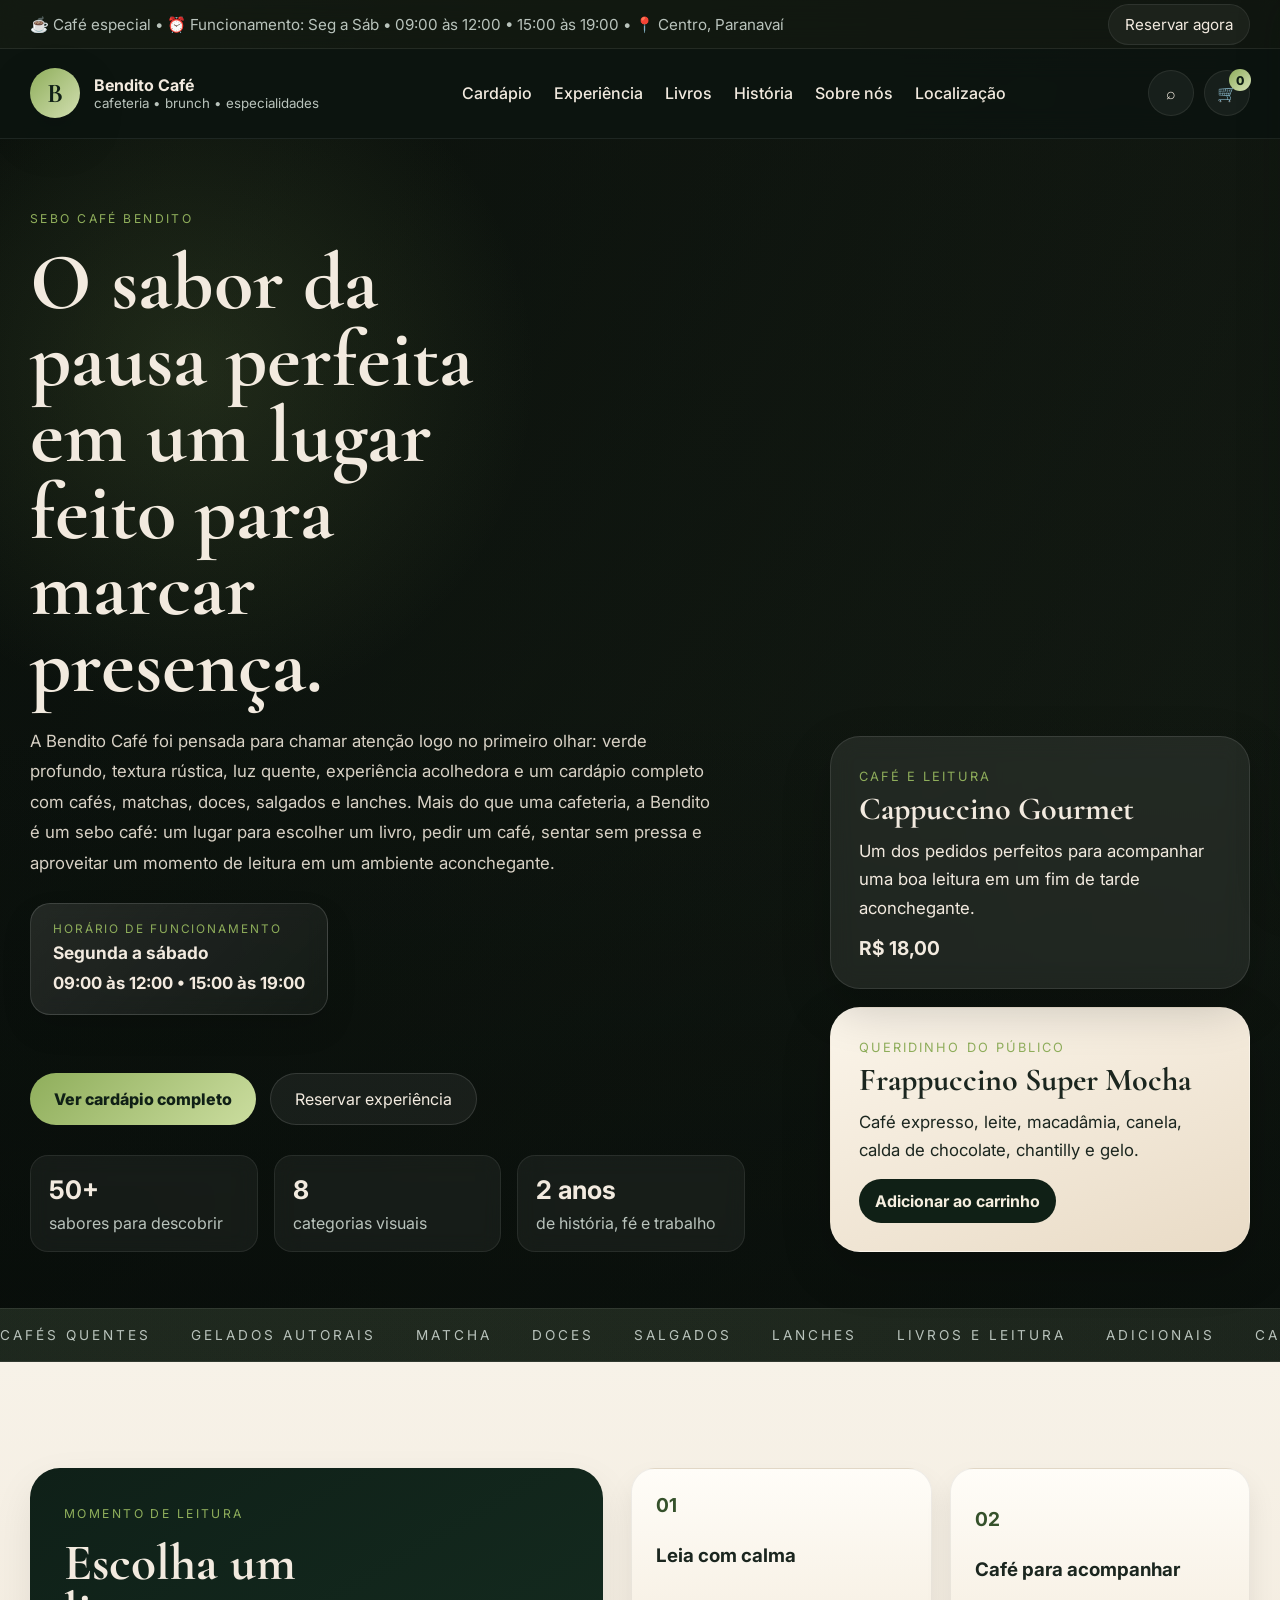
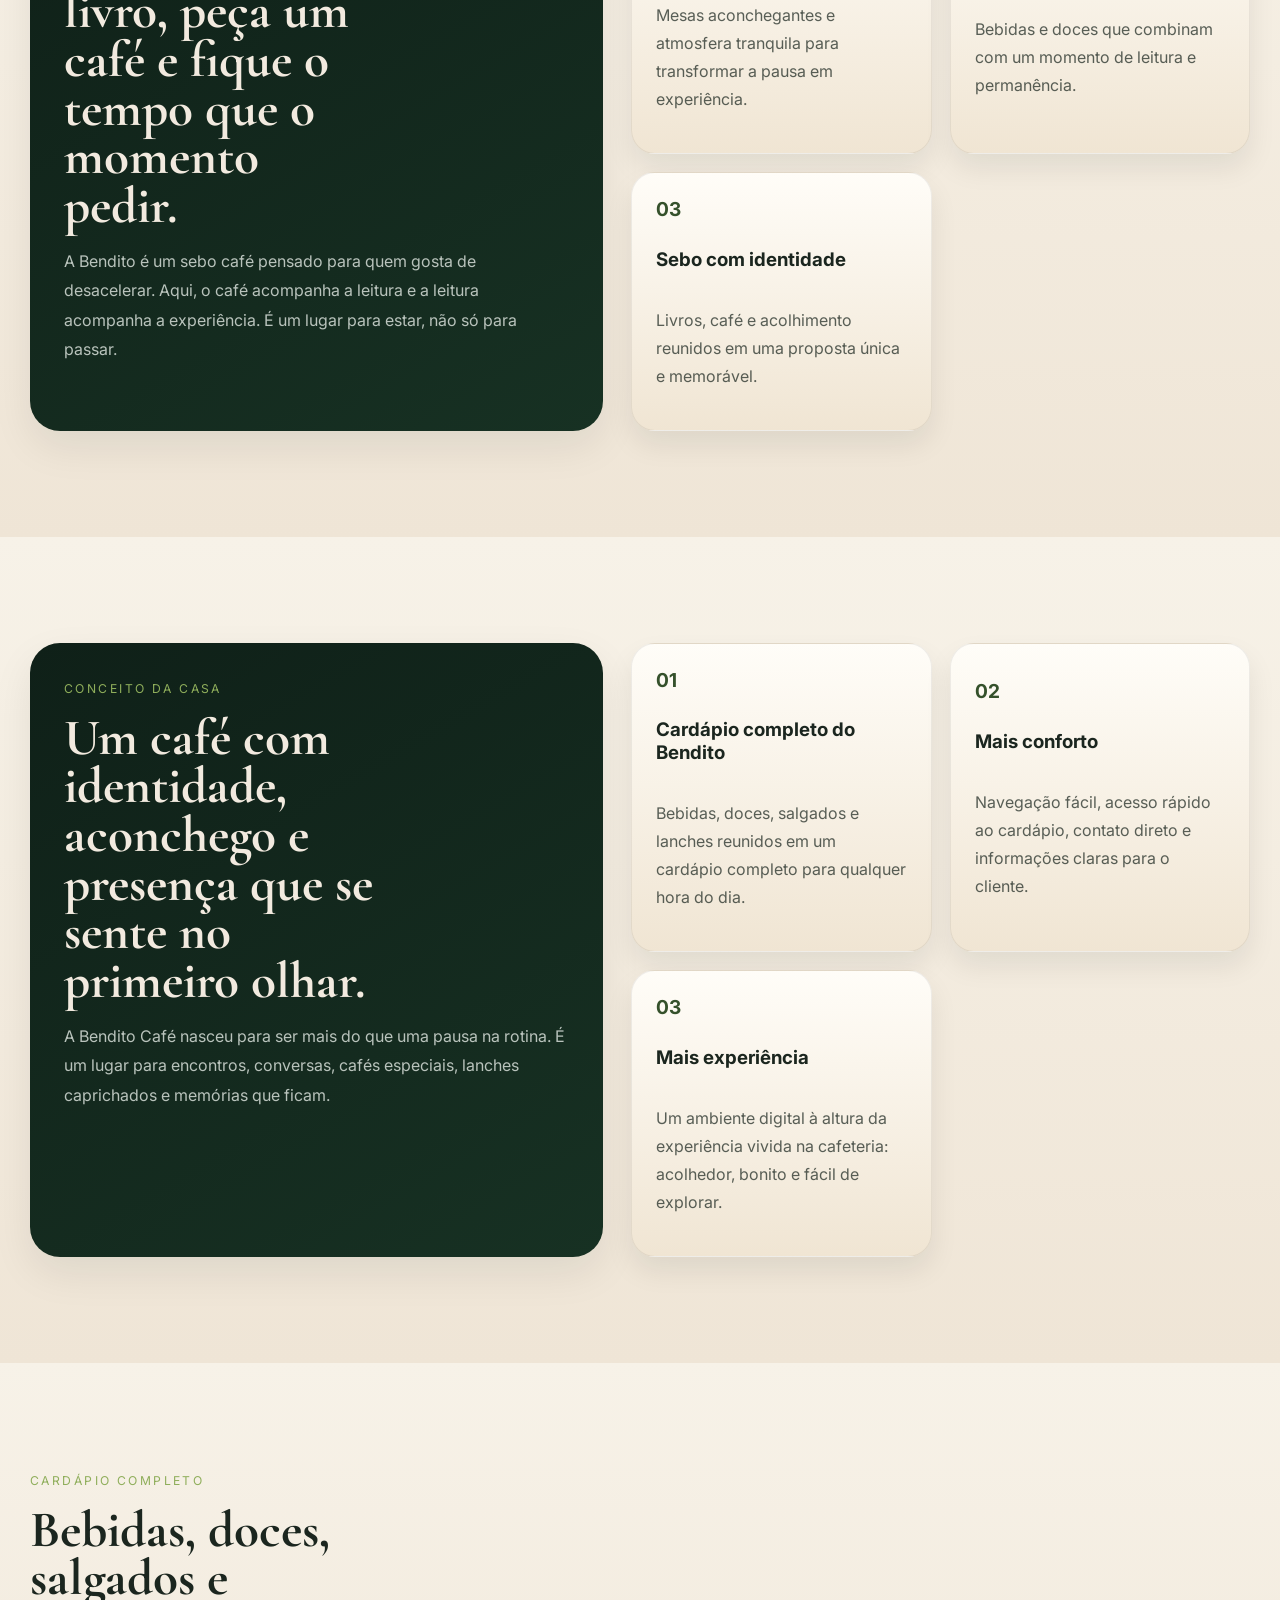
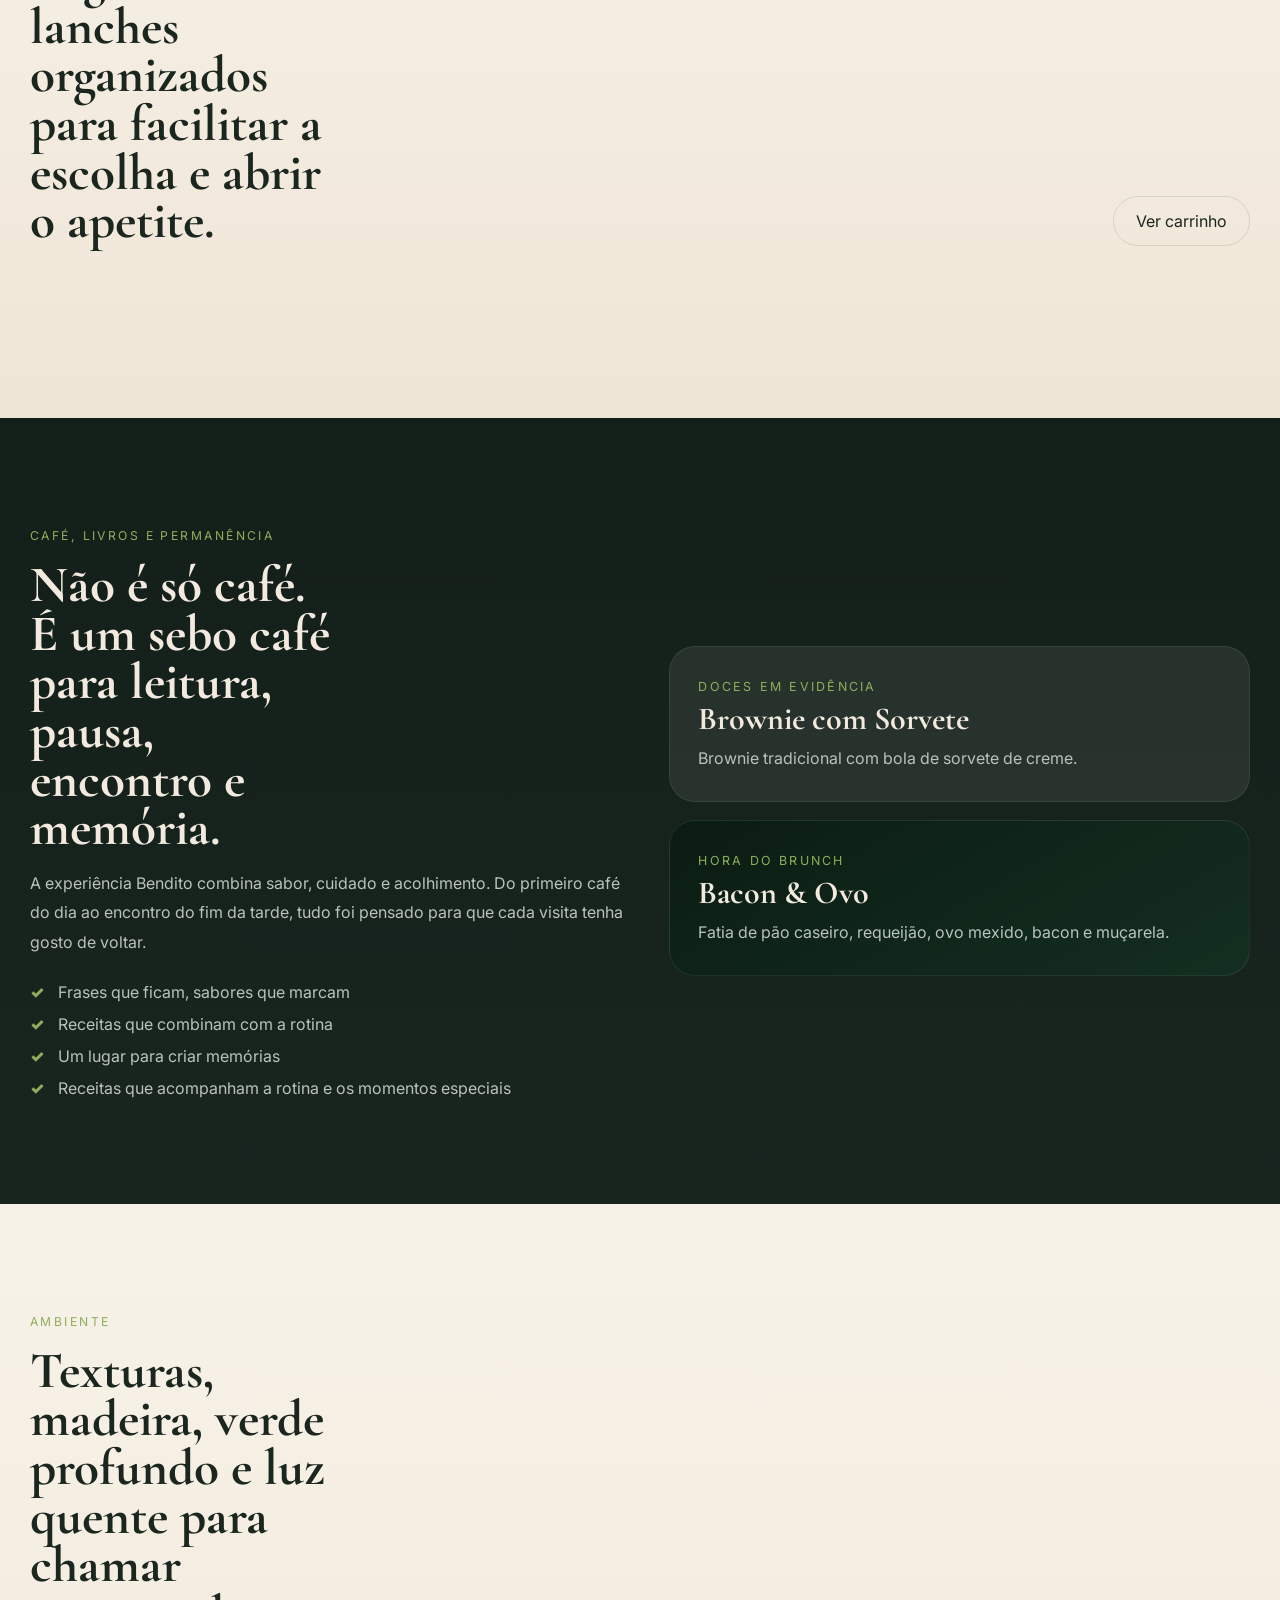
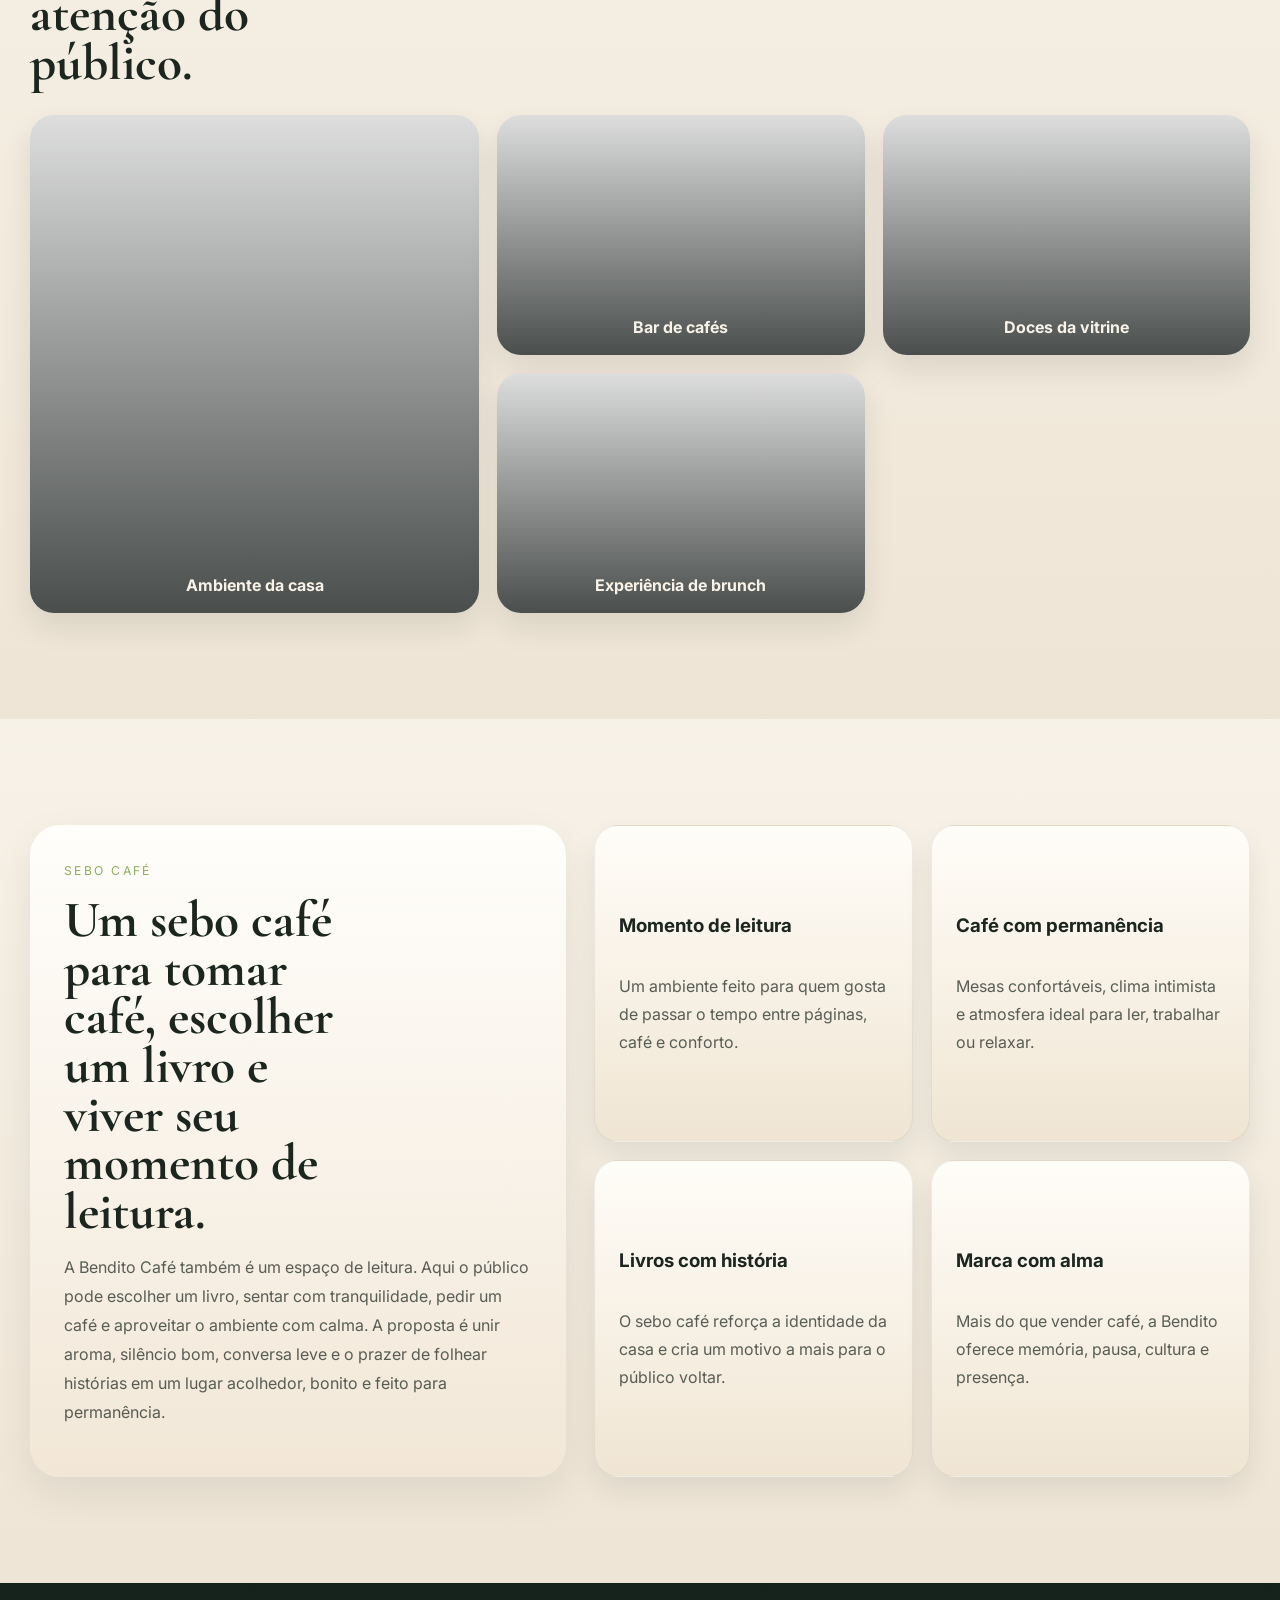
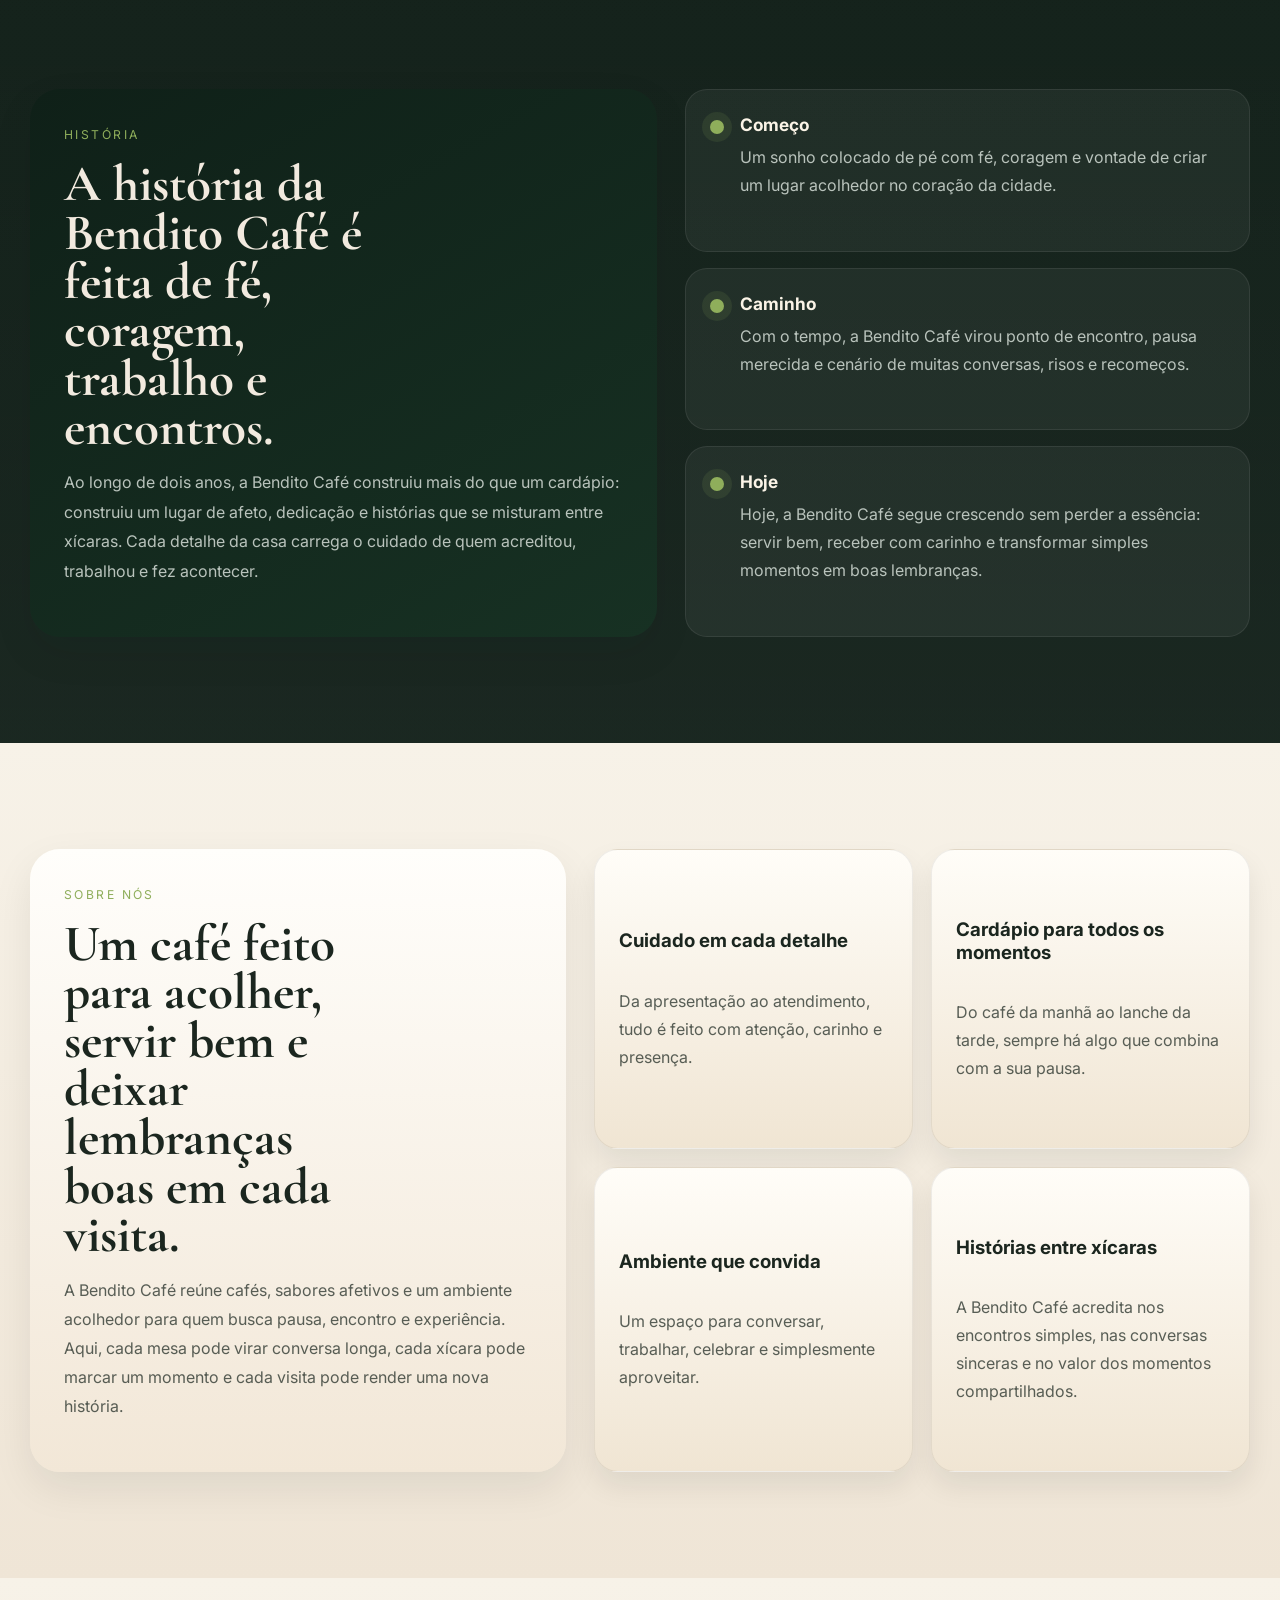
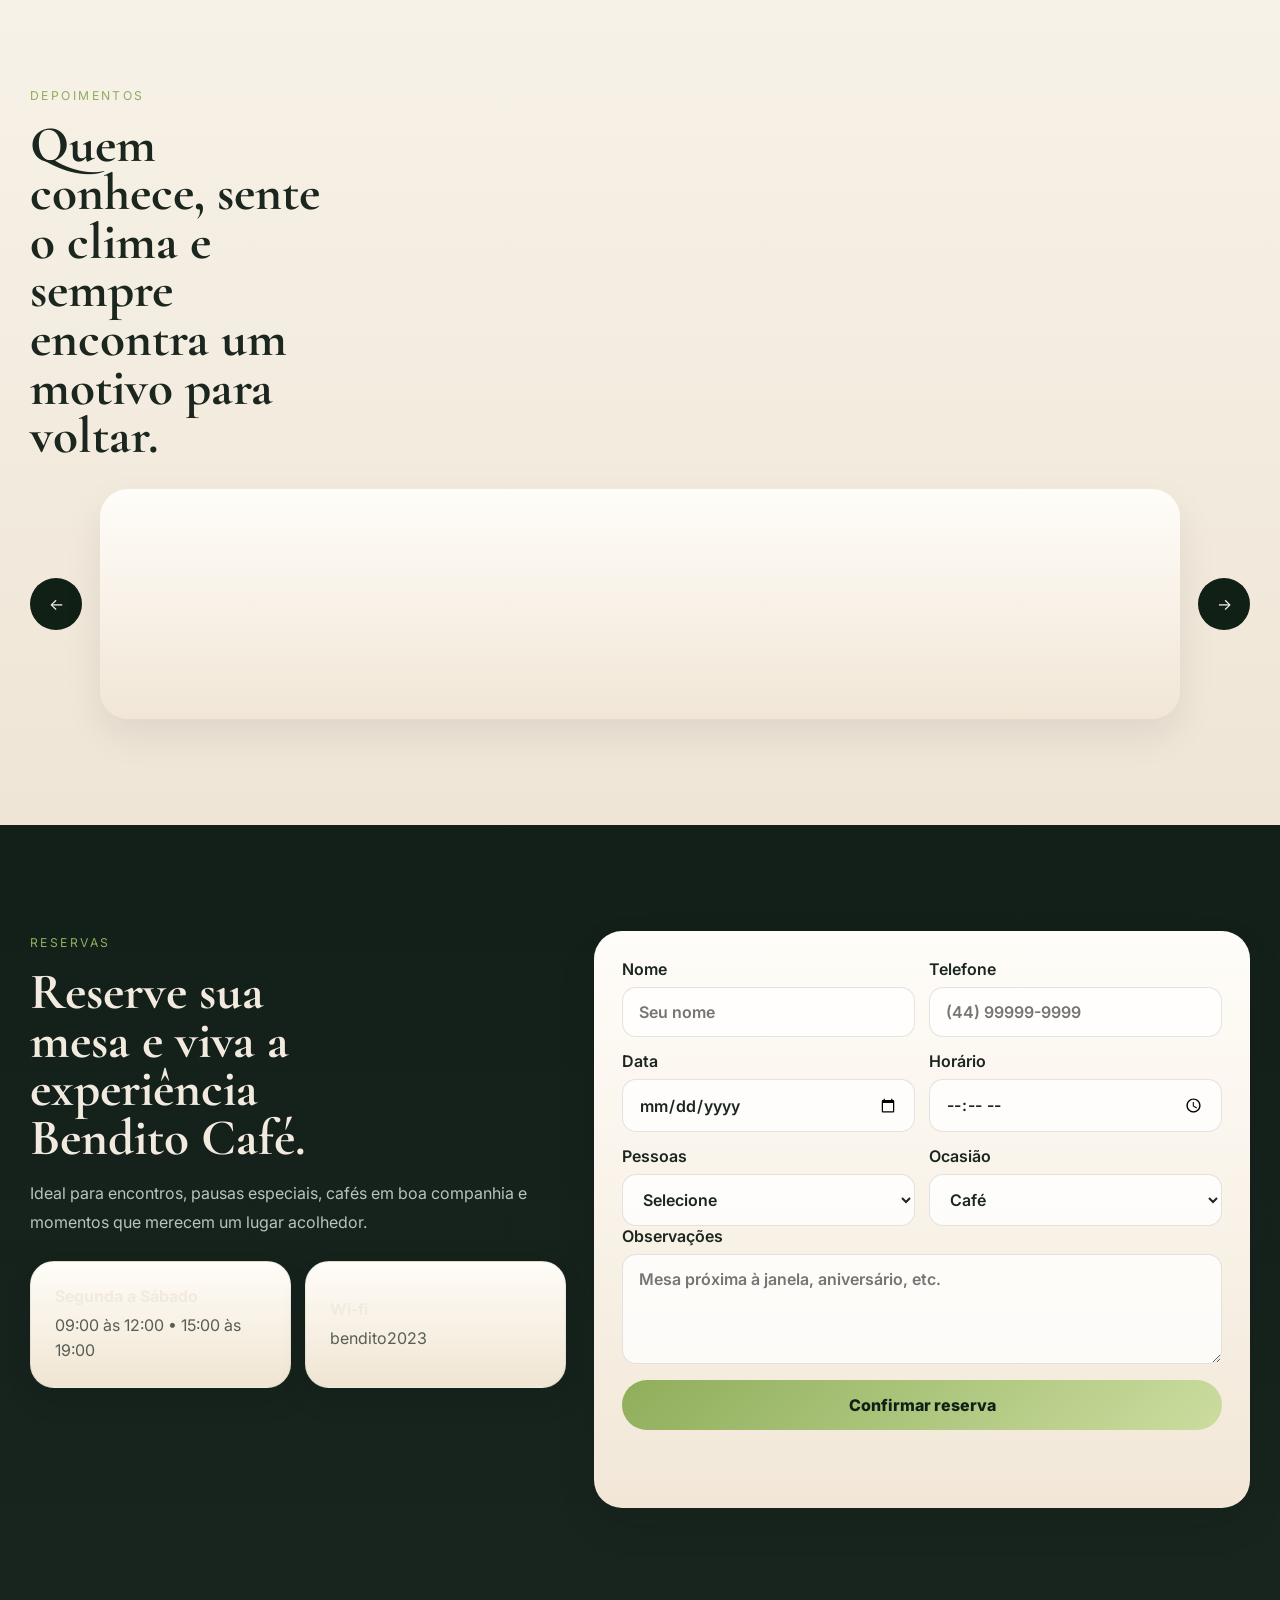
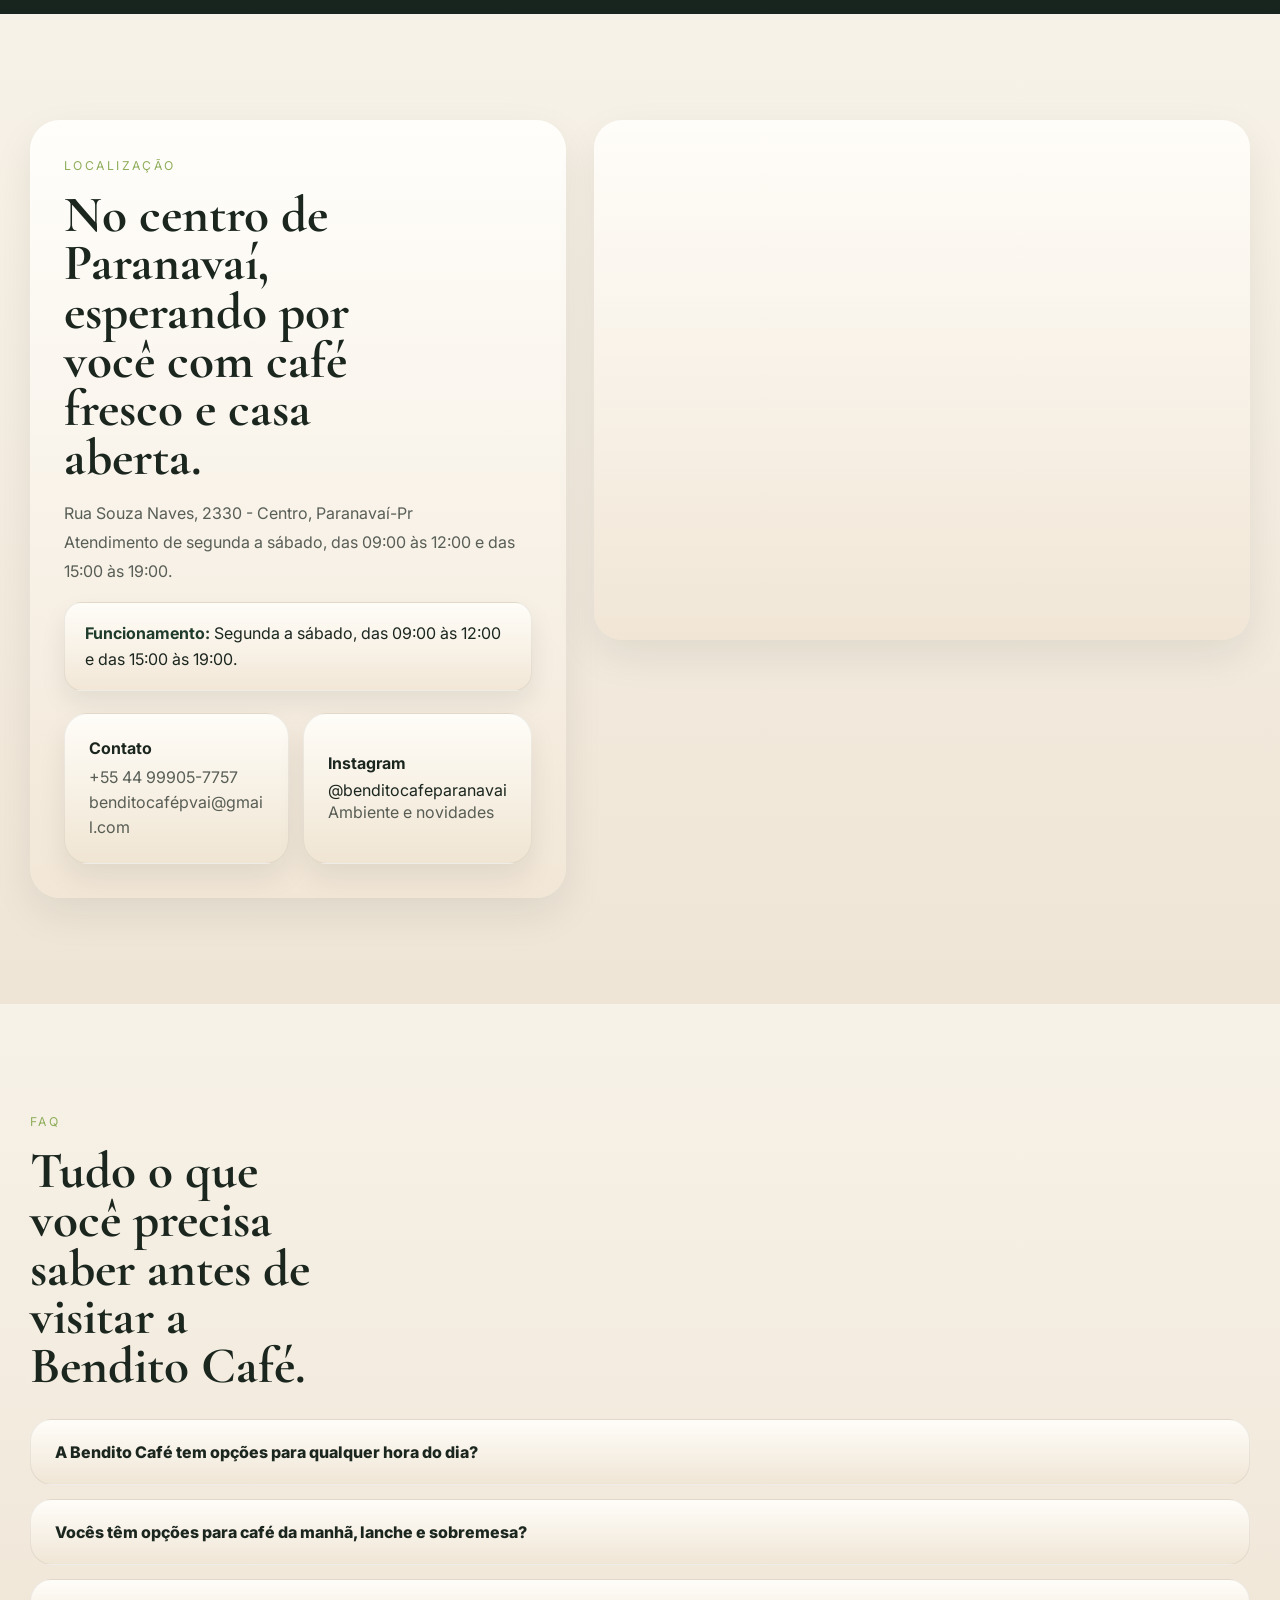
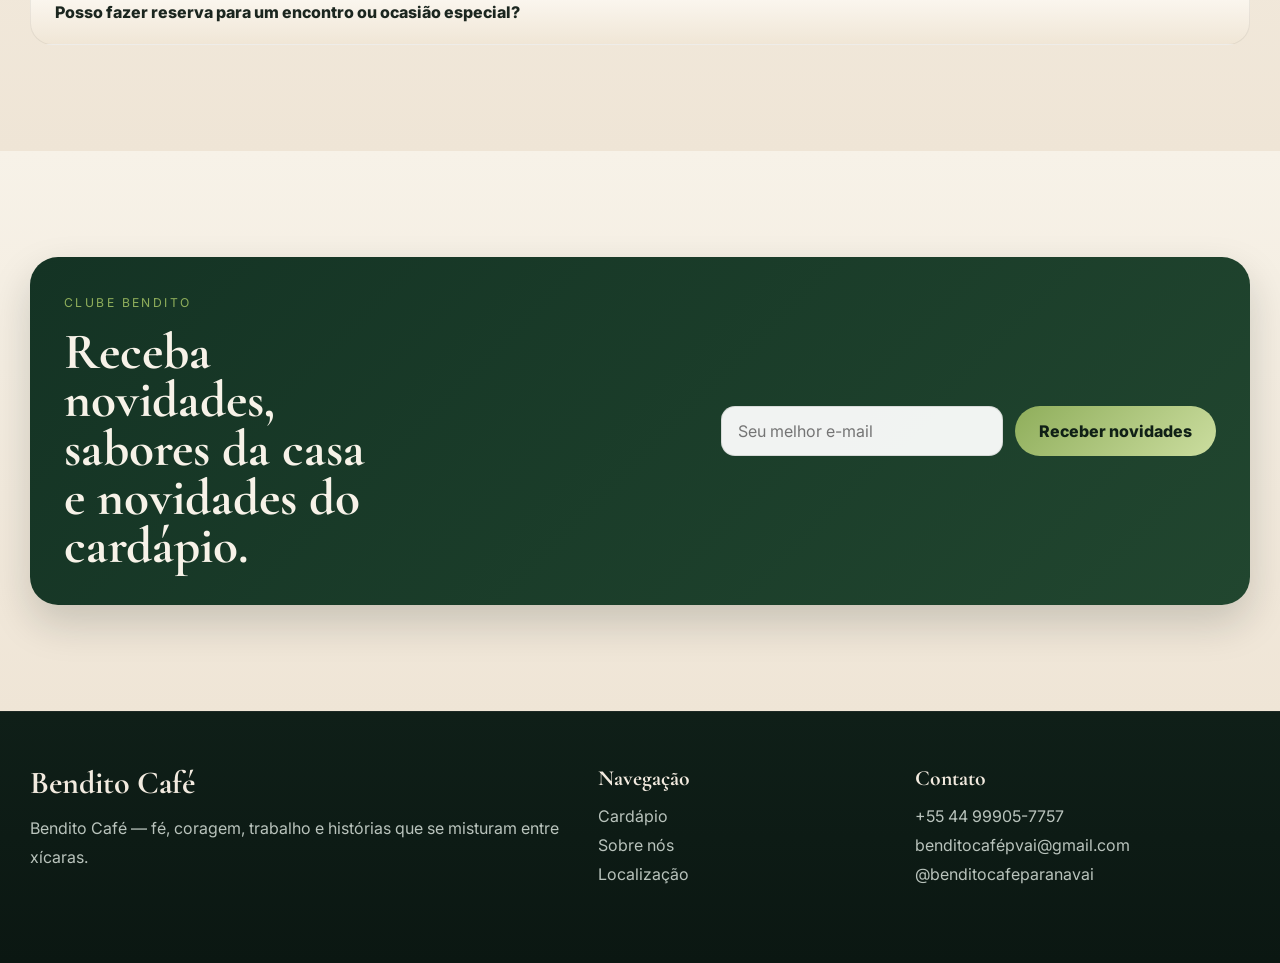
==== index.html @ 2d5ae74d "Atualiza projeto Bendito Café com Supabase" ====
<!DOCTYPE html>
<html lang="pt-BR">
<head>
  <meta charset="UTF-8" />
  <meta name="viewport" content="width=device-width, initial-scale=1.0" />
  <title>Bendito Café | Experiência artesanal</title>
  <meta name="description" content="Bendito Café: cafeteria artesanal com identidade rústica premium, cardápio completo, reservas, vitrine interativa e experiência memorável." />
  <link rel="preconnect" href="https://fonts.googleapis.com">
  <link rel="preconnect" href="https://fonts.gstatic.com" crossorigin>
  <link href="https://fonts.googleapis.com/css2?family=Cormorant+Garamond:wght@500;600;700&family=Inter:wght@400;500;600;700;800&display=swap" rel="stylesheet">
  <link rel="stylesheet" href="assets/styles.css" />
</head>
<body>
  <div class="announcement">
    <div class="container announcement__inner">
      <span>☕ Café especial • ⏰ Funcionamento: Seg a Sáb • 09:00 às 12:00 • 15:00 às 19:00 • 📍 Centro, Paranavaí</span>
      <button class="ghost-btn" data-scroll="#reservas">Reservar agora</button>
    </div>
  </div>

  <header class="header" id="inicio">
    <div class="container header__inner">
      <a href="#inicio" class="brand">
        <div class="brand__seal">B</div>
        <div class="brand__copy">
          <strong>Bendito Café</strong>
          <small>cafeteria • brunch • especialidades</small>
        </div>
      </a>

      <nav class="nav" id="nav">
        <a href="#menu">Cardápio</a>
        <a href="#experiencia">Experiência</a>
        <a href="#livros">Livros</a>
        <a href="#historia">História</a>
        <a href="#sobre">Sobre nós</a>
        <a href="#localizacao">Localização</a>
      </nav>

      <div class="header__actions">
        <button class="icon-btn" id="searchToggle" aria-label="Buscar">⌕</button>
        <button class="cart-btn" id="openCart" aria-label="Carrinho">🛒<span id="cartCount">0</span></button>
        <button class="icon-btn mobile-only" id="mobileNav" aria-label="Menu">☰</button>
      </div>
    </div>

    <div class="searchbar" id="searchbar">
      <div class="container searchbar__inner">
        <input id="menuSearch" type="text" placeholder="Buscar café, doce, lanche, matcha..." />
        <select id="sortSelect">
          <option value="featured">Ordenar: destaque</option>
          <option value="lowest">Menor preço</option>
          <option value="highest">Maior preço</option>
          <option value="name">Nome A-Z</option>
        </select>
      </div>
    </div>
  </header>

  <section class="hero">
    <div class="hero__backdrop"></div>
    <div class="container hero__grid">
      <div class="hero__copy">
        <span class="eyebrow">Sebo Café Bendito</span>
        <h1>O sabor da pausa perfeita em um lugar feito para marcar presença.</h1>
        <p>
          A Bendito Café foi pensada para chamar atenção logo no primeiro olhar: verde profundo, textura rústica, luz quente, experiência acolhedora e um cardápio completo com cafés, matchas, doces, salgados e lanches. Mais do que uma cafeteria, a Bendito é um sebo café: um lugar para escolher um livro, pedir um café, sentar sem pressa e aproveitar um momento de leitura em um ambiente aconchegante.
        </p>

        
        <div class="hero-hours">
          <span class="hero-hours__label">Horário de funcionamento</span>
          <strong>Segunda a sábado</strong>
          <p>09:00 às 12:00 • 15:00 às 19:00</p>
        </div>

        <div class="hero__actions">
          <button class="primary-btn" data-scroll="#menu">Ver cardápio completo</button>
          <button class="secondary-btn" data-scroll="#reservas">Reservar experiência</button>
        </div>

        <div class="hero__metrics">
          <article>
            <strong>50+</strong>
            <span>sabores para descobrir</span>
          </article>
          <article>
            <strong>8</strong>
            <span>categorias visuais</span>
          </article>
          <article>
            <strong>2 anos</strong>
            <span>de história, fé e trabalho</span>
          </article>
        </div>
      </div>

      <div class="hero__stack">
        <article class="floating-card glass">
          <span class="card-label">Café e leitura</span>
          <h3>Cappuccino Gourmet</h3>
          <p>Um dos pedidos perfeitos para acompanhar uma boa leitura em um fim de tarde aconchegante.</p>
          <strong>R$ 18,00</strong>
        </article>

        <article class="floating-card paper">
          <span class="card-label">Queridinho do público</span>
          <h3>Frappuccino Super Mocha</h3>
          <p>Café expresso, leite, macadâmia, canela, calda de chocolate, chantilly e gelo.</p>
          <button class="small-btn" data-featured-add="bgc-06">Adicionar ao carrinho</button>
        </article>
      </div>
    </div>
  </section>

  <section class="showcase-band">
    <div class="showcase-band__track">
      <span>cafés quentes</span>
      <span>gelados autorais</span>
      <span>matcha</span>
      <span>doces</span>
      <span>salgados</span>
      <span>lanches</span>
      <span>livros e leitura</span>
      <span>adicionais</span>
      <span>cafés quentes</span>
      <span>gelados autorais</span>
      <span>matcha</span>
      <span>doces</span>
      <span>salgados</span>
    </div>
  </section>

  <main>

    <section class="section section--light" id="momento-leitura">
      <div class="container intro__grid">
        <article class="intro-card dark">
          <span class="eyebrow">Momento de leitura</span>
          <h2>Escolha um livro, peça um café e fique o tempo que o momento pedir.</h2>
          <p>
            A Bendito é um sebo café pensado para quem gosta de desacelerar. Aqui, o café acompanha a leitura
            e a leitura acompanha a experiência. É um lugar para estar, não só para passar.
          </p>
        </article>

        <div class="intro-points">
          <article>
            <strong>01</strong>
            <h3>Leia com calma</h3>
            <p>Mesas aconchegantes e atmosfera tranquila para transformar a pausa em experiência.</p>
          </article>
          <article>
            <strong>02</strong>
            <h3>Café para acompanhar</h3>
            <p>Bebidas e doces que combinam com um momento de leitura e permanência.</p>
          </article>
          <article>
            <strong>03</strong>
            <h3>Sebo com identidade</h3>
            <p>Livros, café e acolhimento reunidos em uma proposta única e memorável.</p>
          </article>
        </div>
      </div>
    </section>


    <section class="section section--light intro">
      <div class="container intro__grid">
        <article class="intro-card dark">
          <span class="eyebrow">Conceito da casa</span>
          <h2>Um café com identidade, aconchego e presença que se sente no primeiro olhar.</h2>
          <p>
            A Bendito Café nasceu para ser mais do que uma pausa na rotina. É um lugar para encontros, conversas, cafés especiais, lanches caprichados e memórias que ficam.
          </p>
        </article>

        <div class="intro-points">
          <article>
            <strong>01</strong>
            <h3>Cardápio completo do Bendito</h3>
            <p>Bebidas, doces, salgados e lanches reunidos em um cardápio completo para qualquer hora do dia.</p>
          </article>
          <article>
            <strong>02</strong>
            <h3>Mais conforto</h3>
            <p>Navegação fácil, acesso rápido ao cardápio, contato direto e informações claras para o cliente.</p>
          </article>
          <article>
            <strong>03</strong>
            <h3>Mais experiência</h3>
            <p>Um ambiente digital à altura da experiência vivida na cafeteria: acolhedor, bonito e fácil de explorar.</p>
          </article>
        </div>
      </div>
    </section>

    <section class="section section--light menu-section" id="menu">
      <div class="container">
        <div class="section-header">
          <div>
            <span class="eyebrow">Cardápio completo</span>
            <h2>Bebidas, doces, salgados e lanches organizados para facilitar a escolha e abrir o apetite.</h2>
          </div>
          <button class="outline-btn" id="seeCartTop">Ver carrinho</button>
        </div>

        <div class="tabs" id="tabs"></div>
        <div class="subtabs" id="subtabs"></div>
        <div class="menu-grid" id="menuGrid"></div>
      </div>
    </section>

    <section class="section experience" id="experiencia">
      <div class="container experience__grid">
        <div class="experience__copy">
          <span class="eyebrow">Café, livros e permanência</span>
          <h2>Não é só café. É um sebo café para leitura, pausa, encontro e memória.</h2>
          <p>
            A experiência Bendito combina sabor, cuidado e acolhimento. Do primeiro café do dia ao encontro do fim da tarde, tudo foi pensado para que cada visita tenha gosto de voltar.
          </p>
          <ul class="check-list">
            <li>Frases que ficam, sabores que marcam</li>
            <li>Receitas que combinam com a rotina</li>
            <li>Um lugar para criar memórias</li>
            <li>Receitas que acompanham a rotina e os momentos especiais</li>
          </ul>
        </div>

        <div class="experience__cards">
          <article class="feature-panel">
            <span>Doces em evidência</span>
            <h3>Brownie com Sorvete</h3>
            <p>Brownie tradicional com bola de sorvete de creme.</p>
          </article>
          <article class="feature-panel dark">
            <span>Hora do brunch</span>
            <h3>Bacon & Ovo</h3>
            <p>Fatia de pão caseiro, requeijão, ovo mexido, bacon e muçarela.</p>
          </article>
        </div>
      </div>
    </section>

    <section class="section section--light gallery">
      <div class="container">
        <div class="section-header">
          <div>
            <span class="eyebrow">Ambiente</span>
            <h2>Texturas, madeira, verde profundo e luz quente para chamar atenção do público.</h2>
          </div>
        </div>

        <div class="gallery-grid">
          <button class="gallery-item tall" data-image="https://images.unsplash.com/photo-1501339847302-ac426a4a7cbb?q=80&w=1400&auto=format&fit=crop" style="background-image:url('https://images.unsplash.com/photo-1501339847302-ac426a4a7cbb?q=80&w=900&auto=format&fit=crop')"><span>Ambiente da casa</span></button>
          <button class="gallery-item" data-image="https://images.unsplash.com/photo-1495474472287-4d71bcdd2085?q=80&w=1400&auto=format&fit=crop" style="background-image:url('https://images.unsplash.com/photo-1495474472287-4d71bcdd2085?q=80&w=900&auto=format&fit=crop')"><span>Bar de cafés</span></button>
          <button class="gallery-item" data-image="https://images.unsplash.com/photo-1511537190424-bbbab87ac5eb?q=80&w=1400&auto=format&fit=crop" style="background-image:url('https://images.unsplash.com/photo-1511537190424-bbbab87ac5eb?q=80&w=900&auto=format&fit=crop')"><span>Doces da vitrine</span></button>
          <button class="gallery-item" data-image="https://images.unsplash.com/photo-1525351484163-7529414344d8?q=80&w=1400&auto=format&fit=crop" style="background-image:url('https://images.unsplash.com/photo-1525351484163-7529414344d8?q=80&w=900&auto=format&fit=crop')"><span>Experiência de brunch</span></button>
        </div>
      </div>
    </section>


    <section class="section section--light books-space" id="livros">
      <div class="container about__grid">
        <article class="about__main">
          <span class="eyebrow">Sebo Café</span>
          <h2>Um sebo café para tomar café, escolher um livro e viver seu momento de leitura.</h2>
          <p>
            A Bendito Café também é um espaço de leitura. Aqui o público pode escolher um livro, sentar com tranquilidade, pedir um café e aproveitar o ambiente com calma. A proposta é unir aroma, silêncio bom, conversa leve e o prazer de folhear histórias em um lugar acolhedor, bonito e feito para permanência.
          </p>
        </article>

        <div class="about__cards">
          <article>
            <h3>Momento de leitura</h3>
            <p>Um ambiente feito para quem gosta de passar o tempo entre páginas, café e conforto.</p>
          </article>
          <article>
            <h3>Café com permanência</h3>
            <p>Mesas confortáveis, clima intimista e atmosfera ideal para ler, trabalhar ou relaxar.</p>
          </article>
          <article>
            <h3>Livros com história</h3>
            <p>O sebo café reforça a identidade da casa e cria um motivo a mais para o público voltar.</p>
          </article>
          <article>
            <h3>Marca com alma</h3>
            <p>Mais do que vender café, a Bendito oferece memória, pausa, cultura e presença.</p>
          </article>
        </div>
      </div>
    </section>

    <section class="section story" id="historia">
      <div class="container story__grid">
        <article class="story-card">
          <span class="eyebrow">História</span>
          <h2>A história da Bendito Café é feita de fé, coragem, trabalho e encontros.</h2>
          <p>
            Ao longo de dois anos, a Bendito Café construiu mais do que um cardápio: construiu um lugar de afeto, dedicação e histórias que se misturam entre xícaras. Cada detalhe da casa carrega o cuidado de quem acreditou, trabalhou e fez acontecer.
          </p>
        </article>

        <div class="timeline">
          <article>
            <strong>Começo</strong>
            <p>Um sonho colocado de pé com fé, coragem e vontade de criar um lugar acolhedor no coração da cidade.</p>
          </article>
          <article>
            <strong>Caminho</strong>
            <p>Com o tempo, a Bendito Café virou ponto de encontro, pausa merecida e cenário de muitas conversas, risos e recomeços.</p>
          </article>
          <article>
            <strong>Hoje</strong>
            <p>Hoje, a Bendito Café segue crescendo sem perder a essência: servir bem, receber com carinho e transformar simples momentos em boas lembranças.</p>
          </article>
        </div>
      </div>
    </section>

    <section class="section section--light about" id="sobre">
      <div class="container about__grid">
        <article class="about__main">
          <span class="eyebrow">Sobre nós</span>
          <h2>Um café feito para acolher, servir bem e deixar lembranças boas em cada visita.</h2>
          <p>
            A Bendito Café reúne cafés, sabores afetivos e um ambiente acolhedor para quem busca pausa, encontro e experiência. Aqui, cada mesa pode virar conversa longa, cada xícara pode marcar um momento e cada visita pode render uma nova história.
          </p>
        </article>

        <div class="about__cards">
          <article>
            <h3>Cuidado em cada detalhe</h3>
            <p>Da apresentação ao atendimento, tudo é feito com atenção, carinho e presença.</p>
          </article>
          <article>
            <h3>Cardápio para todos os momentos</h3>
            <p>Do café da manhã ao lanche da tarde, sempre há algo que combina com a sua pausa.</p>
          </article>
          <article>
            <h3>Ambiente que convida</h3>
            <p>Um espaço para conversar, trabalhar, celebrar e simplesmente aproveitar.</p>
          </article>
          <article>
            <h3>Histórias entre xícaras</h3>
            <p>A Bendito Café acredita nos encontros simples, nas conversas sinceras e no valor dos momentos compartilhados.</p>
          </article>
        </div>
      </div>
    </section>

    <section class="section section--light testimonials">
      <div class="container">
        <div class="section-header">
          <div>
            <span class="eyebrow">Depoimentos</span>
            <h2>Quem conhece, sente o clima e sempre encontra um motivo para voltar.</h2>
          </div>
        </div>

        <div class="testimonial-slider">
          <button class="slider-btn" id="prevTestimonial">←</button>
          <article class="testimonial-card" id="testimonialCard">
            <p id="testimonialText"></p>
            <div>
              <strong id="testimonialAuthor"></strong>
              <span id="testimonialMeta"></span>
            </div>
          </article>
          <button class="slider-btn" id="nextTestimonial">→</button>
        </div>
      </div>
    </section>

    <section class="section reservation" id="reservas">
      <div class="container reservation__grid">
        <div class="reservation__copy">
          <span class="eyebrow">Reservas</span>
          <h2>Reserve sua mesa e viva a experiência Bendito Café.</h2>
          <p>
            Ideal para encontros, pausas especiais, cafés em boa companhia e momentos que merecem um lugar acolhedor.
          </p>

          <div class="reservation-highlights">
            <article>
              <strong>Segunda a Sábado</strong>
              <span>09:00 às 12:00 • 15:00 às 19:00</span>
            </article>
            <article>
              <strong>Wi‑fi</strong>
              <span>bendito2023</span>
            </article>
          </div>
        </div>

        <form class="reservation-form" id="reservationForm">
          <div class="form-grid">
            <label>Nome
              <input type="text" id="resName" required placeholder="Seu nome" />
            </label>
            <label>Telefone
              <input type="tel" id="resPhone" required placeholder="(44) 99999-9999" />
            </label>
            <label>Data
              <input type="date" id="resDate" required />
            </label>
            <label>Horário
              <input type="time" id="resTime" required />
            </label>
            <label>Pessoas
              <select id="resGuests" required>
                <option value="">Selecione</option>
                <option>2 pessoas</option>
                <option>3 pessoas</option>
                <option>4 pessoas</option>
                <option>5 pessoas</option>
                <option>6+ pessoas</option>
              </select>
            </label>
            <label>Ocasião
              <select id="resOccasion">
                <option>Café</option>
                <option>Brunch</option>
                <option>Encontro</option>
                <option>Reunião</option>
                <option>Comemoração</option>
              </select>
            </label>
          </div>
          <label>Observações
            <textarea id="resNotes" rows="4" placeholder="Mesa próxima à janela, aniversário, etc."></textarea>
          </label>
          <button class="primary-btn form-submit" type="submit">Confirmar reserva</button>
          <p class="feedback" id="reservationFeedback"></p>
        </form>
      </div>
    </section>

    <section class="section section--light location" id="localizacao">
      <div class="container location__grid">
        <article class="location__copy">
          <span class="eyebrow">Localização</span>
          <h2>No centro de Paranavaí, esperando por você com café fresco e casa aberta.</h2>
          <p>
            Rua Souza Naves, 2330 - Centro, Paranavaí-Pr<br />
            Atendimento de segunda a sábado, das 09:00 às 12:00 e das 15:00 às 19:00.
          </p>

          <div class="hours-highlight"><strong>Funcionamento:</strong> Segunda a sábado, das 09:00 às 12:00 e das 15:00 às 19:00.</div>

          <div class="location-boxes">
            <article>
              <strong>Contato</strong>
              <span>+55 44 99905-7757</span>
              <span>benditocafépvai@gmail.com</span>
            </article>
            <article>
              <strong>Instagram</strong>
              <a href="https://www.instagram.com/benditocafeparanavai/" target="_blank" rel="noopener noreferrer">@benditocafeparanavai</a>
              <span>Ambiente e novidades</span>
            </article>
          </div>
        </article>

        <div class="map-card">
          <iframe
            title="Mapa Bendito Café"
            src="https://www.google.com/maps?q=Rua%20Souza%20Naves%2C%202330%20-%20Centro%2C%20Paranava%C3%AD-Pr&output=embed"
            loading="lazy"
            referrerpolicy="no-referrer-when-downgrade"></iframe>
        </div>
      </div>
    </section>

    <section class="section section--light faq">
      <div class="container">
        <div class="section-header">
          <div>
            <span class="eyebrow">FAQ</span>
            <h2>Tudo o que você precisa saber antes de visitar a Bendito Café.</h2>
          </div>
        </div>

        <div class="faq-list">
          <article class="faq-item">
            <button class="faq-question">A Bendito Café tem opções para qualquer hora do dia?</button>
            <div class="faq-answer"><p>Sim. O cardápio reúne cafés quentes, gelados, matcha, doces, salgados, lanches e acompanhamentos.</p></div>
          </article>
          <article class="faq-item">
            <button class="faq-question">Vocês têm opções para café da manhã, lanche e sobremesa?</button>
            <div class="faq-answer"><p>Sim. Há opções para começar o dia, fazer uma pausa especial ou fechar a tarde com algo doce.</p></div>
          </article>
          <article class="faq-item">
            <button class="faq-question">Posso fazer reserva para um encontro ou ocasião especial?</button>
            <div class="faq-answer"><p>Sim. Você pode usar a área de reservas para deixar seus dados e organizar melhor sua visita.</p></div>
          </article>
        </div>
      </div>
    </section>

    <section class="section section--light newsletter">
      <div class="container newsletter-card">
        <div>
          <span class="eyebrow">Clube Bendito</span>
          <h2>Receba novidades, sabores da casa e novidades do cardápio.</h2>
        </div>
        <form class="newsletter-form" id="newsletterForm">
          <input type="email" id="newsletterEmail" placeholder="Seu melhor e-mail" required />
          <button class="primary-btn" type="submit">Receber novidades</button>
        </form>
      </div>
    </section>
  </main>

  <footer class="footer">
    <div class="container footer__grid">
      <div>
        <h3>Bendito Café</h3>
        <p>Bendito Café — fé, coragem, trabalho e histórias que se misturam entre xícaras.</p>
      </div>
      <div>
        <h4>Navegação</h4>
        <a href="#menu">Cardápio</a>
        <a href="#sobre">Sobre nós</a>
        <a href="#localizacao">Localização</a>
      </div>
      <div>
        <h4>Contato</h4>
        <a href="tel:+5544988881122">+55 44 99905-7757</a>
        <a href="mailto:benditocafépvai@gmail.com">benditocafépvai@gmail.com</a>
        <a href="https://www.instagram.com/benditocafeparanavai/" target="_blank" rel="noopener noreferrer">@benditocafeparanavai</a>
      </div>
    </div>
  </footer>

  <aside class="drawer" id="cartDrawer" aria-hidden="true">
    <div class="drawer__header">
      <div>
        <span class="eyebrow">Seu pedido</span>
        <h3>Carrinho Bendito</h3>
      </div>
      <button class="icon-btn" id="closeCart">✕</button>
    </div>
    <div class="drawer__body">
      <div id="cartItems" class="cart-items"></div>

      <div class="order-customer-box" style="display:grid;gap:10px;margin-bottom:16px;">
        <label style="display:grid;gap:8px;font-weight:700;color:#1b261f;">
          Nome do cliente
          <input type="text" id="customerNameInput" placeholder="Digite o nome para o pedido" style="border-radius:14px;border:1px solid rgba(27,38,31,.12);padding:14px;background:rgba(255,255,255,.78);" />
        </label>
        <div style="padding:14px 16px;border-radius:16px;background:rgba(16,32,22,.06);border:1px solid rgba(27,38,31,.08);color:#233128;">
          <strong style="display:block;margin-bottom:6px;">Pagamento</strong>
          <span>Os pedidos são pagos somente no caixa.</span>
        </div>
      </div>

      <div class="coupon-row">
        <input type="text" id="couponInput" placeholder="Cupom: BENDITO10" />
        <button id="applyCoupon">Aplicar</button>
      </div>

      <div class="summary">
        <div><span>Subtotal</span><strong id="subtotalValue">R$ 0,00</strong></div>
        <div><span>Desconto</span><strong id="discountValue">R$ 0,00</strong></div>
        <div class="summary__total"><span>Total</span><strong id="totalValue">R$ 0,00</strong></div>
      </div>

      <button class="primary-btn checkout-btn" id="checkoutButton">Finalizar pedido</button>
      <p class="feedback" id="checkoutFeedback"></p>
    </div>
  </aside>

  <div class="overlay" id="overlay"></div>

  <div class="lightbox" id="lightbox">
    <button class="icon-btn lightbox__close" id="closeLightbox">✕</button>
    <img id="lightboxImage" src="" alt="Imagem ampliada da cafeteria" />
  </div>

  <script type="module" src="assets/app.js"></script>
</body>
</html>
---- assets/styles.css ----
* { box-sizing: border-box; }

:root {
  --bg: #0d1713;
  --bg-2: #11231b;
  --surface: #f7f1e6;
  --surface-2: #efe4d3;
  --panel-dark: rgba(255,255,255,0.05);
  --text: #f2eadf;
  --text-dark: #1b261f;
  --muted: #b9c3bc;
  --muted-dark: rgba(27,38,31,0.72);
  --accent: #8fae5b;
  --accent-2: #c29a62;
  --line: rgba(255,255,255,0.08);
  --shadow: 0 18px 50px rgba(0,0,0,.2);
  --radius-xl: 30px;
  --radius-lg: 24px;
  --radius-md: 18px;
  --container: min(1220px, calc(100% - 32px));
}

html { scroll-behavior: smooth; }
body {
  margin: 0;
  font-family: "Inter", sans-serif;
  color: var(--text);
  background:
    radial-gradient(circle at top left, rgba(143,174,91,.14), transparent 18%),
    radial-gradient(circle at top right, rgba(194,154,98,.08), transparent 22%),
    linear-gradient(180deg, #0a130f, #122019 52%, #0d1813);
  overflow-x: hidden;
}
body.no-scroll { overflow: hidden; }

img { display: block; max-width: 100%; }
a { color: inherit; text-decoration: none; }
button, input, select, textarea { font: inherit; }
button { border: 0; cursor: pointer; }

.container { width: var(--container); margin: 0 auto; }

.announcement {
  border-bottom: 1px solid var(--line);
  background: rgba(6,11,9,.56);
  backdrop-filter: blur(10px);
}
.announcement__inner {
  min-height: 48px;
  display: flex;
  justify-content: space-between;
  align-items: center;
  gap: 12px;
  color: var(--muted);
  font-size: .95rem;
}

.header {
  position: sticky;
  top: 0;
  z-index: 40;
  border-bottom: 1px solid var(--line);
  background: rgba(10,18,14,.88);
  backdrop-filter: blur(14px);
}
.header__inner {
  min-height: 88px;
  display: flex;
  align-items: center;
  justify-content: space-between;
  gap: 18px;
}

.brand {
  display: flex;
  align-items: center;
  gap: 14px;
  min-width: max-content;
}
.brand__seal {
  width: 50px;
  height: 50px;
  border-radius: 50%;
  display: grid;
  place-items: center;
  background: linear-gradient(135deg, var(--accent), #d2dfb1);
  color: #102016;
  font-family: "Cormorant Garamond", serif;
  font-size: 1.7rem;
  font-weight: 700;
  box-shadow: var(--shadow);
}
.brand strong, .brand small { display: block; }
.brand small { color: var(--muted); text-transform: lowercase; }

.nav {
  display: flex;
  align-items: center;
  gap: 22px;
}
.nav a {
  position: relative;
  font-weight: 500;
}
.nav a::after {
  content: "";
  position: absolute;
  left: 0;
  bottom: -8px;
  width: 0;
  height: 2px;
  background: linear-gradient(90deg, var(--accent), var(--accent-2));
  transition: width .24s ease;
}
.nav a:hover::after { width: 100%; }

.header__actions {
  display: flex;
  gap: 10px;
  align-items: center;
}
.icon-btn, .cart-btn {
  width: 46px;
  height: 46px;
  border-radius: 50%;
  background: rgba(255,255,255,.05);
  color: var(--text);
  border: 1px solid rgba(255,255,255,.08);
}
.cart-btn {
  position: relative;
}
.cart-btn span {
  position: absolute;
  min-width: 22px;
  height: 22px;
  top: -2px;
  right: -2px;
  border-radius: 999px;
  display: grid;
  place-items: center;
  font-size: .76rem;
  font-weight: 800;
  color: #102016;
  background: linear-gradient(135deg, var(--accent), #d8e5ba);
}
.mobile-only { display: none; }

.searchbar {
  max-height: 0;
  overflow: hidden;
  transition: max-height .28s ease;
  border-top: 1px solid transparent;
}
.searchbar.is-open {
  max-height: 110px;
  border-top-color: var(--line);
}
.searchbar__inner {
  display: grid;
  grid-template-columns: 1.6fr .8fr;
  gap: 12px;
  padding: 16px 0;
}
.searchbar input, .searchbar select {
  height: 52px;
  border-radius: 14px;
  border: 1px solid rgba(255,255,255,.08);
  background: rgba(255,255,255,.04);
  color: var(--text);
  padding: 0 16px;
}

.hero {
  position: relative;
  min-height: 94vh;
  display: flex;
  align-items: center;
  background:
    linear-gradient(120deg, rgba(6,11,9,.86), rgba(9,15,12,.44)),
    url("https://images.unsplash.com/photo-1447933601403-0c6688de566e?q=80&w=1800&auto=format&fit=crop") center/cover;
}
.hero__backdrop {
  position: absolute; inset: 0;
  background:
    radial-gradient(circle at 15% 20%, rgba(143,174,91,.16), transparent 24%),
    linear-gradient(180deg, transparent 48%, rgba(7,12,9,.64));
}
.hero__grid {
  position: relative;
  z-index: 1;
  display: grid;
  grid-template-columns: 1.2fr .8fr;
  gap: 28px;
  align-items: end;
  padding: 68px 0 56px;
}
.eyebrow {
  display: inline-flex;
  align-items: center;
  gap: 10px;
  text-transform: uppercase;
  letter-spacing: .2em;
  font-size: .76rem;
  color: var(--accent);
  margin-bottom: 18px;
}
.hero h1, .section h2, .footer h3, .footer h4, .floating-card h3, .feature-panel h3 {
  font-family: "Cormorant Garamond", serif;
  line-height: .95;
  margin: 0;
}
.hero h1 {
  font-size: clamp(3.2rem, 6.3vw, 6.4rem);
  max-width: 12ch;
  margin-bottom: 22px;
}
.hero p {
  max-width: 680px;
  color: #d8d1c5;
  line-height: 1.82;
  font-size: 1.05rem;
}
.hero__actions {
  display: flex;
  flex-wrap: wrap;
  gap: 14px;
  margin: 30px 0;
}
.primary-btn, .secondary-btn, .outline-btn, .ghost-btn, .small-btn {
  border-radius: 999px;
  transition: transform .2s ease, opacity .2s ease, background .2s ease;
}
.primary-btn:hover, .secondary-btn:hover, .outline-btn:hover, .ghost-btn:hover, .small-btn:hover {
  transform: translateY(-2px);
}
.primary-btn {
  padding: 15px 24px;
  background: linear-gradient(135deg, var(--accent), #cbdd9f);
  color: #102016;
  font-weight: 800;
}
.secondary-btn {
  padding: 15px 24px;
  background: rgba(255,255,255,.06);
  border: 1px solid rgba(255,255,255,.12);
  color: var(--text);
}
.ghost-btn {
  padding: 10px 16px;
  background: rgba(255,255,255,.05);
  border: 1px solid rgba(255,255,255,.08);
  color: var(--text);
}
.outline-btn {
  padding: 14px 22px;
  background: transparent;
  border: 1px solid rgba(27,38,31,.12);
  color: var(--text-dark);
}
.small-btn {
  padding: 12px 16px;
  background: #102016;
  color: #f5eedf;
  font-weight: 700;
}
.hero__metrics {
  display: grid;
  grid-template-columns: repeat(3, 1fr);
  gap: 16px;
}
.hero__metrics article {
  padding: 18px;
  border-radius: 18px;
  background: rgba(255,255,255,.05);
  border: 1px solid rgba(255,255,255,.08);
  backdrop-filter: blur(10px);
}
.hero__metrics strong {
  display: block;
  font-size: 1.6rem;
  margin-bottom: 8px;
}
.hero__metrics span { color: var(--muted); }

.hero__stack {
  display: grid;
  gap: 18px;
  width: min(100%, 420px);
  margin-left: auto;
}
.floating-card {
  padding: 28px;
  border-radius: var(--radius-xl);
  box-shadow: var(--shadow);
  border: 1px solid rgba(255,255,255,.1);
}
.floating-card.glass {
  background: rgba(255,255,255,.08);
  backdrop-filter: blur(12px);
}
.floating-card.paper {
  background: linear-gradient(160deg, #fbf5ea, #e9dbc6);
  color: var(--text-dark);
}
.card-label {
  display: inline-block;
  font-size: .8rem;
  text-transform: uppercase;
  letter-spacing: .16em;
  color: var(--accent);
  margin-bottom: 10px;
}
.floating-card h3 { font-size: 2rem; margin-bottom: 12px; }
.floating-card p {
  line-height: 1.7;
  margin: 0 0 14px;
  color: inherit;
}
.floating-card strong { font-size: 1.2rem; }

.showcase-band {
  overflow: hidden;
  border-top: 1px solid var(--line);
  border-bottom: 1px solid var(--line);
  background: rgba(255,255,255,.03);
}
.showcase-band__track {
  display: flex;
  gap: 40px;
  width: max-content;
  padding: 18px 0;
  text-transform: uppercase;
  letter-spacing: .22em;
  color: var(--muted);
  font-size: .85rem;
  animation: marquee 24s linear infinite;
}
@keyframes marquee {
  from { transform: translateX(0); }
  to { transform: translateX(-50%); }
}

.section {
  padding: 106px 0;
}
.section--light {
  background: linear-gradient(180deg, #f7f2e8, #efe5d6);
  color: var(--text-dark);
}
.section h2 {
  font-size: clamp(2.5rem, 4vw, 4.1rem);
  max-width: 13ch;
}
.section-header {
  display: flex;
  justify-content: space-between;
  align-items: end;
  gap: 16px;
  margin-bottom: 28px;
}

.intro__grid,
.experience__grid,
.story__grid,
.about__grid,
.reservation__grid,
.location__grid {
  display: grid;
  gap: 28px;
}
.intro__grid {
  grid-template-columns: 1fr 1.08fr;
}
.intro-card, .story-card {
  padding: 34px;
  border-radius: var(--radius-xl);
  box-shadow: 0 16px 40px rgba(17,28,23,.08);
}
.intro-card.dark, .story-card {
  background: linear-gradient(150deg, #0f2018, #173123);
  color: var(--text);
}
.intro-card p, .story-card p { color: var(--muted); line-height: 1.85; }
.intro-points, .about__cards {
  display: grid;
  grid-template-columns: repeat(2, 1fr);
  gap: 18px;
}
.intro-points article, .about__cards article, .reservation-highlights article, .location-boxes article {
  padding: 24px;
  border-radius: var(--radius-lg);
  background: linear-gradient(180deg, #fffdf8, #f0e5d3);
  box-shadow: 0 14px 28px rgba(17,28,23,.08);
  border: 1px solid rgba(27,38,31,.07);
  display: flex;
  flex-direction: column;
  justify-content: center;
  min-height: 120px;
}
.intro-points strong {
  display: block;
  color: #35512b;
  font-size: 1.2rem;
  margin-bottom: 8px;
}
.intro-points p, .about__cards p, .location-boxes span, .reservation-highlights span, .faq-answer p {
  color: var(--muted-dark);
  line-height: 1.75;
}

.reservation-highlights strong,
.location-boxes strong {
  display: block;
  margin-bottom: 6px;
  line-height: 1.3;
}

.reservation-highlights span,
.location-boxes span {
  display: block;
  line-height: 1.55;
  word-break: break-word;
}

.tabs, .subtabs {
  display: flex;
  flex-wrap: wrap;
  gap: 10px;
}
.tabs { margin-bottom: 14px; }
.subtabs { margin-bottom: 24px; }
.tab-btn, .subtab-btn {
  padding: 12px 18px;
  border-radius: 999px;
  font-weight: 800;
  background: rgba(27,38,31,.06);
  color: var(--text-dark);
  border: 1px solid rgba(27,38,31,.08);
}
.tab-btn.active, .subtab-btn.active {
  background: #102016;
  color: #f7f2e8;
}

.menu-grid {
  display: grid;
  grid-template-columns: repeat(3, 1fr);
  gap: 22px;
}
.menu-card {
  background: linear-gradient(180deg, #fffdf8 0%, #f3e8d8 100%);
  border-radius: 26px;
  overflow: hidden;
  box-shadow: 0 16px 38px rgba(17,28,23,.08);
  border: 1px solid rgba(27,38,31,.07);
  display: flex;
  flex-direction: column;
}
.menu-card__image {
  aspect-ratio: 16 / 11;
  background-size: cover;
  background-position: center;
  position: relative;
}
.menu-card__badge, .favorite-btn {
  position: absolute;
  top: 16px;
}
.menu-card__badge {
  left: 16px;
  background: rgba(10,21,15,.84);
  color: #f5eedf;
  padding: 8px 12px;
  border-radius: 999px;
  font-size: .76rem;
  letter-spacing: .08em;
  text-transform: uppercase;
}
.favorite-btn {
  right: 16px;
  width: 40px;
  height: 40px;
  border-radius: 50%;
  background: rgba(255,255,255,.88);
  color: #173123;
}
.favorite-btn.active { background: #173123; color: #f8f2e8; }
.menu-card__body {
  padding: 22px;
  display: flex;
  flex-direction: column;
  height: 100%;
}
.menu-card h3 {
  margin: 0 0 10px;
  font-size: 1.6rem;
  font-family: "Cormorant Garamond", serif;
}
.menu-card p {
  margin: 0 0 16px;
  line-height: 1.75;
  color: var(--muted-dark);
  min-height: 84px;
}
.meta-row {
  display: flex;
  justify-content: space-between;
  gap: 12px;
  align-items: center;
  margin-top: auto;
}
.price { font-size: 1.18rem; font-weight: 800; }
.category-chip {
  font-size: .82rem;
  color: #49613f;
  background: rgba(53,81,43,.08);
  padding: 8px 12px;
  border-radius: 999px;
}
.actions-row {
  display: flex;
  gap: 10px;
  align-items: center;
  margin-top: 18px;
}
.qty-box {
  display: inline-flex;
  align-items: center;
  gap: 8px;
  background: rgba(27,38,31,.06);
  padding: 8px 10px;
  border-radius: 999px;
}
.qty-box button {
  width: 26px;
  height: 26px;
  border-radius: 50%;
  background: #102016;
  color: #f5eedf;
}
.add-btn {
  flex: 1;
  padding: 13px 16px;
  border-radius: 999px;
  background: linear-gradient(135deg, #173123, #2a553d);
  color: #f7f2e8;
  font-weight: 800;
}
.empty-state {
  padding: 28px;
  border-radius: 22px;
  background: linear-gradient(180deg, #fffdf9, #f2e7d7);
  color: var(--muted-dark);
  border: 1px solid rgba(27,38,31,.07);
}

.experience {
  background: linear-gradient(180deg, rgba(255,255,255,.02), rgba(255,255,255,.04));
}
.experience__grid {
  grid-template-columns: 1fr .95fr;
  align-items: center;
}
.experience__copy p { color: var(--muted); line-height: 1.85; }
.check-list {
  list-style: none;
  padding: 0;
  margin: 24px 0 0;
  display: grid;
  gap: 12px;
}
.check-list li {
  position: relative;
  padding-left: 28px;
  color: var(--muted);
}
.check-list li::before {
  content: "✓";
  position: absolute;
  left: 0;
  color: var(--accent);
  font-weight: 900;
}
.experience__cards {
  display: grid;
  gap: 18px;
}
.feature-panel {
  padding: 28px;
  border-radius: 26px;
  background: rgba(255,255,255,.08);
  border: 1px solid rgba(255,255,255,.08);
}
.feature-panel.dark {
  background: linear-gradient(150deg, rgba(11,28,19,.95), rgba(20,48,33,.92));
}
.feature-panel span {
  display: inline-block;
  color: var(--accent);
  text-transform: uppercase;
  letter-spacing: .18em;
  font-size: .78rem;
  margin-bottom: 10px;
}
.feature-panel h3 { font-size: 2rem; margin-bottom: 10px; }
.feature-panel p { color: var(--muted); line-height: 1.8; margin: 0; }

.gallery-grid {
  display: grid;
  grid-template-columns: 1.1fr .9fr .9fr;
  grid-auto-rows: 240px;
  gap: 18px;
}
.gallery-item {
  position: relative;
  border: 0;
  border-radius: 24px;
  overflow: hidden;
  background-size: cover;
  background-position: center;
  box-shadow: 0 14px 30px rgba(17,28,23,.1);
}
.gallery-item::before {
  content: "";
  position: absolute; inset: 0;
  background: linear-gradient(180deg, rgba(10,16,13,.08), rgba(10,16,13,.72));
}
.gallery-item span {
  position: absolute;
  left: 20px; right: 20px; bottom: 18px;
  color: #f8f2e8;
  font-weight: 700;
  z-index: 1;
}
.gallery-item.tall { grid-row: span 2; }

.story {
  background: linear-gradient(180deg, rgba(255,255,255,.01), rgba(255,255,255,.04));
}
.story__grid {
  grid-template-columns: 1fr .9fr;
}
.timeline {
  display: grid;
  gap: 16px;
}
.timeline article {
  position: relative;
  padding: 24px 24px 24px 54px;
  border-radius: 22px;
  background: rgba(255,255,255,.05);
  border: 1px solid rgba(255,255,255,.08);
}
.timeline article::before {
  content: "";
  position: absolute;
  left: 24px; top: 30px;
  width: 14px; height: 14px;
  border-radius: 50%;
  background: var(--accent);
  box-shadow: 0 0 0 8px rgba(143,174,91,.12);
}
.timeline strong {
  display: block;
  color: #fbf4e7;
  margin-bottom: 8px;
  font-size: 1.08rem;
}
.timeline p { color: var(--muted); line-height: 1.75; margin: 0; }

.about__grid {
  grid-template-columns: .9fr 1.1fr;
}
.about__main {
  padding: 34px;
  border-radius: var(--radius-xl);
  background: linear-gradient(180deg, #fffefb, #f2e7d7);
  box-shadow: 0 16px 40px rgba(17,28,23,.08);
}
.about__main p { color: var(--muted-dark); line-height: 1.82; }

.testimonial-slider {
  display: grid;
  grid-template-columns: auto 1fr auto;
  gap: 18px;
  align-items: center;
}
.slider-btn {
  width: 52px;
  height: 52px;
  border-radius: 50%;
  background: #102016;
  color: #f8f2e8;
}
.testimonial-card {
  min-height: 230px;
  border-radius: 28px;
  background: linear-gradient(180deg, #fffdf9, #f1e6d6);
  box-shadow: 0 16px 38px rgba(17,28,23,.08);
  padding: 34px;
  display: flex;
  flex-direction: column;
  justify-content: space-between;
}
.testimonial-card p {
  font-family: "Cormorant Garamond", serif;
  font-size: clamp(1.7rem, 3vw, 2.5rem);
  line-height: 1.18;
  margin: 0 0 24px;
}
.testimonial-card span { color: var(--muted-dark); }

.reservation {
  background: linear-gradient(180deg, rgba(255,255,255,.01), rgba(255,255,255,.04));
}
.reservation__grid {
  grid-template-columns: .9fr 1.1fr;
  align-items: start;
}
.reservation__copy p { color: var(--muted); line-height: 1.84; }
.reservation-highlights {
  display: grid;
  grid-template-columns: repeat(2,1fr);
  gap: 14px;
  margin-top: 24px;
  align-items: stretch;
}
.reservation-form {
  padding: 28px;
  border-radius: 28px;
  background: linear-gradient(180deg, #fffdf9, #f2e7d7);
  box-shadow: 0 16px 40px rgba(17,28,23,.08);
}
.form-grid {
  display: grid;
  grid-template-columns: repeat(2, 1fr);
  gap: 14px;
}
.reservation-form label {
  display: grid;
  gap: 8px;
  font-weight: 600;
  color: var(--text-dark);
}
.reservation-form input, .reservation-form select, .reservation-form textarea, .newsletter-form input {
  padding: 14px 16px;
  border-radius: 14px;
  border: 1px solid rgba(27,38,31,.12);
  background: rgba(255,255,255,.78);
  color: var(--text-dark);
}
.reservation-form textarea {
  resize: vertical;
  min-height: 110px;
}
.form-submit { width: 100%; margin-top: 16px; }

.location__grid {
  grid-template-columns: .9fr 1.1fr;
  align-items: start;
}
.location__copy {
  padding: 34px;
  border-radius: var(--radius-xl);
  background: linear-gradient(180deg, #fffefb, #f2e7d7);
  box-shadow: 0 16px 40px rgba(17,28,23,.08);
}
.location__copy p { color: var(--muted-dark); line-height: 1.82; }
.location-boxes {
  display: grid;
  grid-template-columns: repeat(2,1fr);
  gap: 14px;
  margin-top: 22px;
}
.map-card {
  border-radius: 28px;
  overflow: hidden;
  background: linear-gradient(180deg, #fffdf9, #f1e6d6);
  box-shadow: 0 16px 40px rgba(17,28,23,.08);
  min-height: 520px;
}
.map-card iframe {
  border: 0;
  width: 100%;
  min-height: 520px;
  display: block;
}

.faq-list {
  display: grid;
  gap: 14px;
}
.faq-item {
  background: linear-gradient(180deg, #fffdf9, #f0e6d6);
  border-radius: 22px;
  overflow: hidden;
  border: 1px solid rgba(27,38,31,.07);
}
.faq-question {
  width: 100%;
  text-align: left;
  background: transparent;
  color: var(--text-dark);
  padding: 22px 24px;
  font-weight: 800;
}
.faq-answer {
  max-height: 0;
  overflow: hidden;
  transition: max-height .28s ease;
}
.faq-answer p {
  margin: 0;
  padding: 0 24px 22px;
}
.faq-item.open .faq-answer { max-height: 180px; }

.newsletter-card {
  padding: 34px;
  border-radius: 28px;
  background: linear-gradient(135deg, #143324, #21462f);
  color: #f7f2e8;
  box-shadow: 0 18px 40px rgba(17,28,23,.18);
  display: grid;
  grid-template-columns: 1fr auto;
  gap: 18px;
  align-items: center;
}
.newsletter-form {
  display: flex;
  gap: 12px;
}
.newsletter-form input {
  min-width: 280px;
  background: rgba(255,255,255,.94);
}

.footer {
  padding: 56px 0 74px;
  border-top: 1px solid var(--line);
  background: linear-gradient(180deg, #0f1f18, #0b1712);
}
.footer__grid {
  display: grid;
  grid-template-columns: 1.3fr .7fr .8fr;
  gap: 24px;
}
.footer h3 { font-size: 2rem; margin-bottom: 10px; }
.footer h4 { font-size: 1.35rem; margin-bottom: 14px; }
.footer p, .footer a, .footer span {
  display: block;
  color: var(--muted);
  line-height: 1.8;
}

.drawer {
  position: fixed;
  right: 0; top: 0;
  width: min(440px, 100%);
  height: 100vh;
  z-index: 70;
  background: linear-gradient(180deg, #fffdf9, #f1e6d6);
  color: var(--text-dark);
  transform: translateX(104%);
  transition: transform .28s ease;
  box-shadow: -20px 0 40px rgba(10,16,13,.18);
  display: flex;
  flex-direction: column;
}
.drawer.open { transform: translateX(0); }
.drawer__header {
  padding: 22px;
  display: flex;
  justify-content: space-between;
  align-items: center;
  border-bottom: 1px solid rgba(27,38,31,.08);
}
.drawer__body {
  padding: 18px 22px 28px;
  overflow-y: auto;
}
.cart-items {
  display: grid;
  gap: 14px;
  margin-bottom: 18px;
}
.cart-item {
  display: grid;
  grid-template-columns: 74px 1fr auto;
  gap: 12px;
  padding: 12px;
  border-radius: 18px;
  background: rgba(255,255,255,.6);
  border: 1px solid rgba(27,38,31,.08);
}
.cart-thumb {
  border-radius: 14px;
  background-size: cover;
  background-position: center;
  min-height: 74px;
}
.cart-item h4 { margin: 0 0 4px; font-size: 1rem; }
.cart-item p { margin: 0; color: var(--muted-dark); font-size: .92rem; }
.cart-controls {
  display: flex;
  gap: 8px;
  align-items: center;
  margin-top: 10px;
}
.cart-controls button {
  width: 26px; height: 26px;
  border-radius: 50%;
  background: #102016;
  color: #f8f2e8;
}
.remove-link {
  background: transparent;
  color: #8f4938;
  font-weight: 700;
  padding: 0;
}
.coupon-row {
  display: grid;
  grid-template-columns: 1fr auto;
  gap: 10px;
  margin: 18px 0;
}
.coupon-row input {
  border-radius: 14px;
  border: 1px solid rgba(27,38,31,.12);
  padding: 14px;
}
.coupon-row button {
  padding: 0 16px;
  border-radius: 14px;
  background: #102016;
  color: #f8f2e8;
}
.summary {
  display: grid;
  gap: 10px;
  padding: 18px 0;
  border-top: 1px dashed rgba(27,38,31,.16);
  border-bottom: 1px dashed rgba(27,38,31,.16);
}
.summary div {
  display: flex;
  justify-content: space-between;
  gap: 12px;
}
.summary__total {
  font-weight: 800;
  font-size: 1.08rem;
}
.checkout-btn { width: 100%; margin-top: 18px; }

.feedback {
  min-height: 22px;
  margin-top: 12px;
  color: #245936;
  font-weight: 700;
}

.overlay {
  position: fixed;
  inset: 0;
  z-index: 60;
  background: rgba(6,11,9,.58);
  opacity: 0;
  pointer-events: none;
  transition: opacity .24s ease;
}
.overlay.open {
  opacity: 1;
  pointer-events: auto;
}

.lightbox {
  position: fixed;
  inset: 0;
  display: grid;
  place-items: center;
  background: rgba(6,11,9,.84);
  z-index: 80;
  padding: 24px;
  opacity: 0;
  pointer-events: none;
  transition: opacity .24s ease;
}
.lightbox.open {
  opacity: 1;
  pointer-events: auto;
}
.lightbox img {
  width: min(960px, calc(100% - 12px));
  max-height: 84vh;
  object-fit: cover;
  border-radius: 28px;
  box-shadow: var(--shadow);
}
.lightbox__close {
  position: absolute;
  top: 22px;
  right: 22px;
}

@media (max-width: 1100px) {
  .hero__grid, .intro__grid, .experience__grid, .story__grid, .about__grid, .reservation__grid, .location__grid, .footer__grid {
    grid-template-columns: 1fr;
  }
  .hero__stack { width: 100%; margin-left: 0; grid-template-columns: 1fr 1fr; }
  .menu-grid { grid-template-columns: repeat(2,1fr); }
  .gallery-grid { grid-template-columns: 1fr 1fr; }
  .gallery-item.tall { grid-row: span 1; }
}

@media (max-width: 860px) {
  .mobile-only { display: inline-grid; place-items: center; }
  .nav {
    position: fixed;
    top: 88px;
    left: 16px;
    right: 16px;
    display: grid;
    padding: 18px;
    border-radius: 24px;
    background: rgba(10,18,14,.96);
    box-shadow: var(--shadow);
    transform: translateY(-24px);
    opacity: 0;
    pointer-events: none;
    transition: .24s ease;
  }
  .nav.open {
    transform: translateY(0);
    opacity: 1;
    pointer-events: auto;
  }
  .announcement__inner, .newsletter-card, .newsletter-form {
    display: grid;
    grid-template-columns: 1fr;
  }
  .searchbar__inner, .hero__metrics, .intro-points, .about__cards, .menu-grid, .form-grid, .reservation-highlights, .location-boxes, .gallery-grid {
    grid-template-columns: 1fr;
  }
  .hero { min-height: auto; }
  .hero__grid { padding: 52px 0 48px; }
  .hero__stack { grid-template-columns: 1fr; }
  .testimonial-slider { grid-template-columns: 1fr; }
  .slider-btn { display: none; }
  .newsletter-form input { min-width: 0; }
}

@media (max-width: 620px) {
  .menu-card p { min-height: auto; }
}


/* Ajustes finos de alinhamento estrutural */
.section-header {
  align-items: flex-end;
}

.location-boxes article,
.reservation-highlights article,
.intro-points article,
.about__cards article {
  text-align: left;
}

.location-boxes article > *:last-child,
.reservation-highlights article > *:last-child {
  margin-bottom: 0;
}


/* ===== Mobile refinements ===== */
@media (max-width: 860px) {
  .container {
    width: min(100% - 24px, 100%);
  }

  .announcement__inner {
    align-items: start;
    gap: 10px;
    padding: 10px 0;
    font-size: .88rem;
  }

  .header__inner {
    min-height: 78px;
    gap: 10px;
  }

  .brand {
    min-width: 0;
    gap: 10px;
  }

  .brand__copy strong {
    font-size: .98rem;
    line-height: 1.1;
  }

  .brand__copy small {
    font-size: .75rem;
    line-height: 1.2;
  }

  .hero h1 {
    max-width: 100%;
    font-size: clamp(2.4rem, 11vw, 4rem);
  }

  .hero p,
  .intro-card p,
  .story-card p,
  .about__main p,
  .experience__copy p,
  .reservation__copy p,
  .location__copy p {
    font-size: .98rem;
    line-height: 1.72;
  }

  .hero__actions,
  .actions-row,
  .topbar__actions {
    flex-direction: column;
    align-items: stretch;
  }

  .hero__actions .primary-btn,
  .hero__actions .secondary-btn,
  .topbar__actions .ghost-btn,
  .topbar__actions .primary-btn,
  .actions-row .add-btn {
    width: 100%;
    justify-content: center;
    text-align: center;
  }

  .hero__metrics article,
  .intro-card,
  .story-card,
  .about__main,
  .reservation-form,
  .location__copy,
  .summary-card,
  .panel,
  .menu-card {
    border-radius: 22px;
  }

  .section {
    padding: 72px 0;
  }

  .section h2 {
    max-width: 100%;
    font-size: clamp(2rem, 9vw, 3.2rem);
  }

  .section-header {
    align-items: stretch;
  }

  .section-header .outline-btn {
    width: 100%;
    text-align: center;
  }

  .tabs, .subtabs {
    gap: 8px;
  }

  .tab-btn, .subtab-btn {
    width: 100%;
    text-align: center;
  }

  .menu-card__body {
    padding: 18px;
  }

  .menu-card h3 {
    font-size: 1.4rem;
  }

  .menu-card p {
    font-size: .95rem;
    min-height: auto;
  }

  .meta-row {
    flex-direction: column;
    align-items: start;
  }

  .actions-row {
    gap: 12px;
  }

  .qty-box {
    width: 100%;
    justify-content: center;
  }

  .gallery-item {
    min-height: 220px;
  }

  .testimonial-card {
    min-height: auto;
    padding: 24px;
  }

  .testimonial-card p {
    font-size: clamp(1.45rem, 8vw, 2rem);
  }

  .reservation-form input,
  .reservation-form select,
  .reservation-form textarea,
  .newsletter-form input,
  .searchbar input,
  .searchbar select {
    font-size: 16px;
  }

  .newsletter-card {
    padding: 24px;
  }

  .footer {
    padding: 44px 0 58px;
  }

  .footer__grid {
    gap: 18px;
  }

  .drawer {
    width: 100%;
  }

  .drawer__header {
    padding: 18px;
  }

  .drawer__body {
    padding: 14px 16px 24px;
  }

  .coupon-row {
    grid-template-columns: 1fr;
  }

  .coupon-row button,
  .checkout-btn {
    width: 100%;
  }

  .lightbox {
    padding: 12px;
  }

  .lightbox img {
    width: 100%;
    border-radius: 18px;
  }
}

@media (max-width: 520px) {
  .container {
    width: calc(100% - 20px);
  }

  .announcement__inner span {
    line-height: 1.5;
  }

  .brand__seal {
    width: 42px;
    height: 42px;
    font-size: 1.4rem;
  }

  .icon-btn,
  .cart-btn {
    width: 42px;
    height: 42px;
  }

  .hero__grid {
    padding: 40px 0 34px;
  }

  .hero__metrics article {
    padding: 14px;
  }

  .floating-card {
    padding: 22px;
  }

  .floating-card h3,
  .feature-panel h3 {
    font-size: 1.7rem;
  }

  .intro-points article,
  .about__cards article,
  .reservation-highlights article,
  .location-boxes article {
    padding: 18px;
  }

  .gallery-grid {
    grid-auto-rows: 200px;
  }

  .map-card,
  .map-card iframe {
    min-height: 340px;
  }

  .faq-question {
    padding: 18px;
    font-size: .98rem;
  }

  .faq-answer p {
    padding: 0 18px 18px;
  }

  .cart-item {
    grid-template-columns: 62px 1fr;
  }

  .cart-item > strong {
    grid-column: 2;
    justify-self: start;
    margin-top: 4px;
  }

  .cart-thumb {
    min-height: 62px;
  }
}

@media (max-width: 380px) {
  .hero h1 {
    font-size: 2.1rem;
  }

  .section h2 {
    font-size: 1.85rem;
  }

  .floating-card,
  .intro-card,
  .story-card,
  .about__main,
  .reservation-form,
  .location__copy,
  .testimonial-card {
    padding: 18px;
  }

  .menu-card__body {
    padding: 16px;
  }
}


/* Destaque de horário */
.hero-hours {
  display: inline-grid;
  gap: 6px;
  margin: 8px 0 28px;
  padding: 18px 22px;
  border-radius: 20px;
  background: linear-gradient(135deg, rgba(255,255,255,0.1), rgba(255,255,255,0.04));
  border: 1px solid rgba(255,255,255,0.14);
  backdrop-filter: blur(10px);
  box-shadow: 0 14px 30px rgba(0,0,0,.12);
  max-width: fit-content;
}

.hero-hours__label {
  text-transform: uppercase;
  letter-spacing: .16em;
  font-size: .74rem;
  color: var(--accent);
}

.hero-hours strong {
  font-size: 1.08rem;
  line-height: 1.3;
}

.hero-hours p {
  margin: 0;
  color: #f3eadf;
  font-weight: 700;
  line-height: 1.5;
}

.hours-highlight {
  margin: 0 0 18px;
  padding: 18px 20px;
  border-radius: 18px;
  background: linear-gradient(180deg, #fffdf8, #f2e7d7);
  box-shadow: 0 12px 26px rgba(17,28,23,.08);
  border: 1px solid rgba(27,38,31,.08);
  color: var(--text-dark);
  font-size: 1rem;
  line-height: 1.6;
}

.hours-highlight strong {
  color: #1f3b2b;
}

@media (max-width: 860px) {
  .hero-hours {
    max-width: 100%;
    width: 100%;
    margin: 4px 0 24px;
  }

  .hero-hours strong,
  .hero-hours p {
    text-align: center;
  }

  .hours-highlight {
    font-size: .96rem;
  }
}
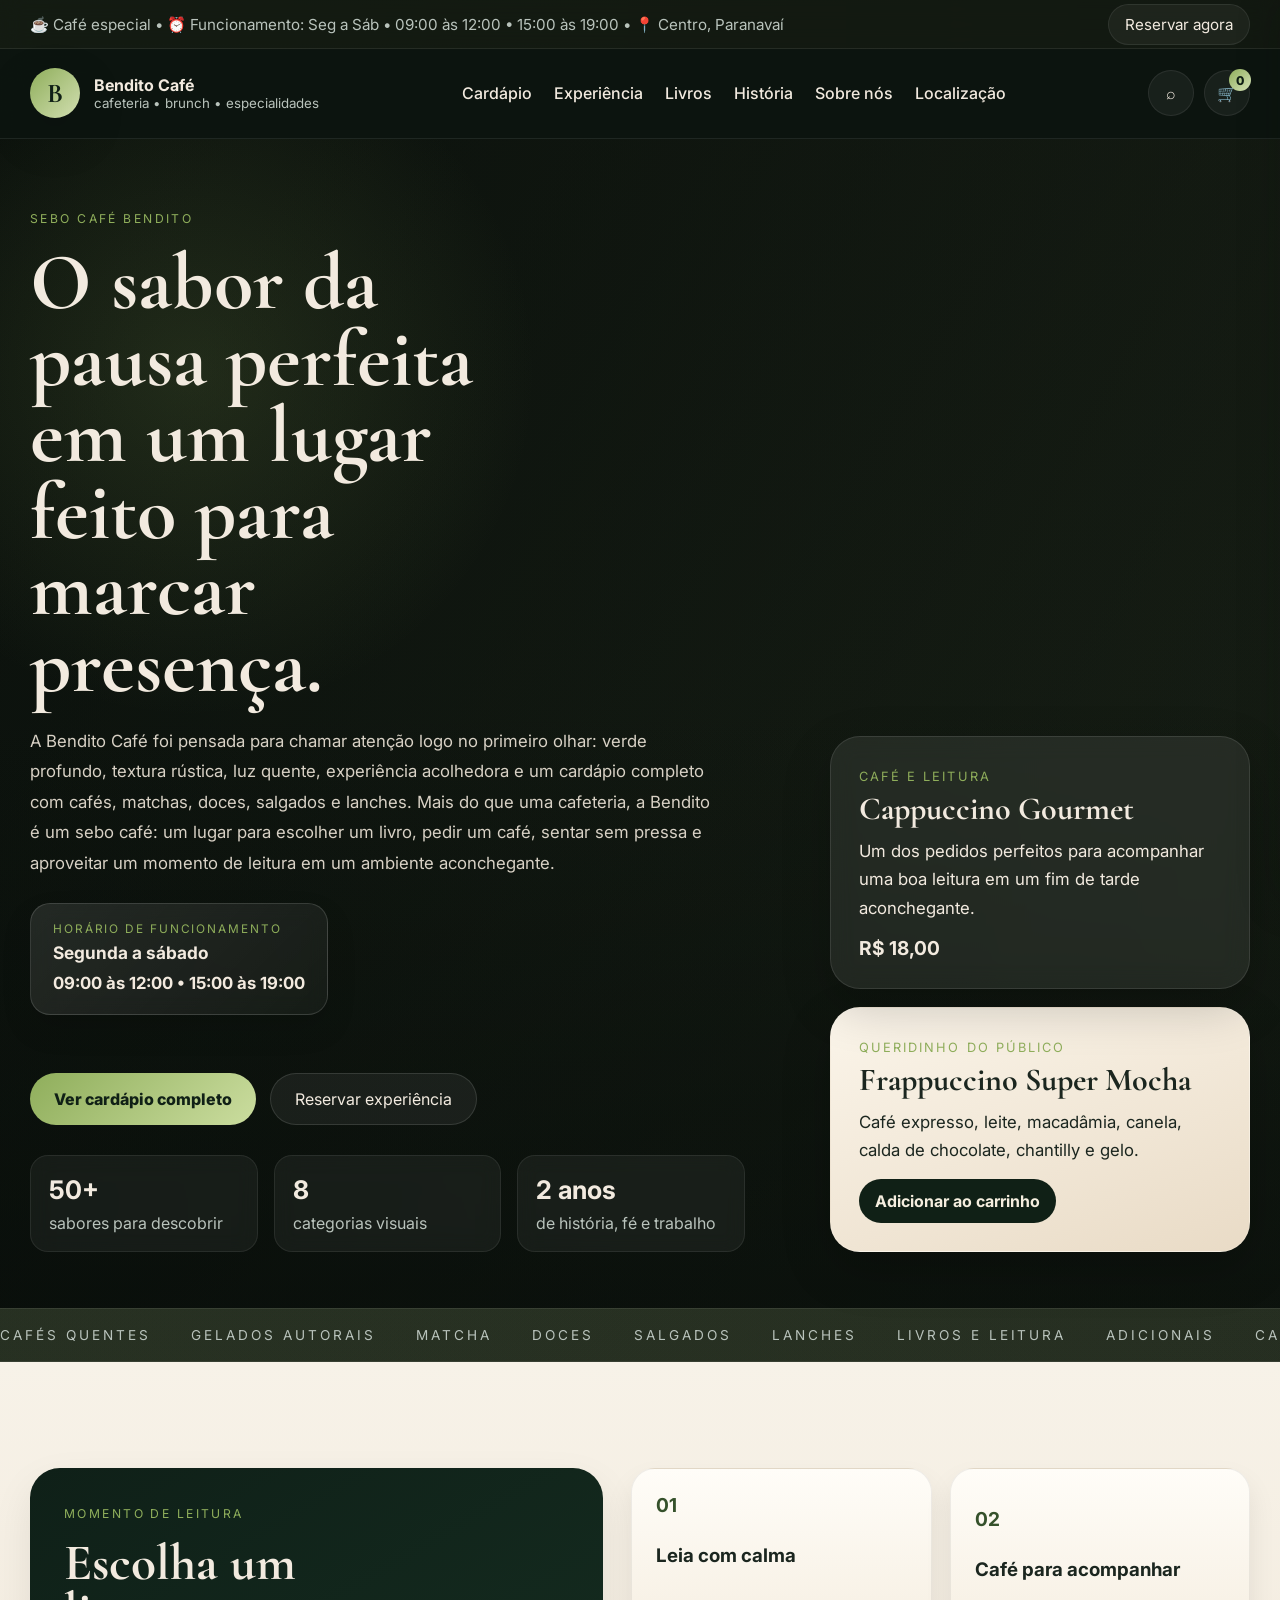
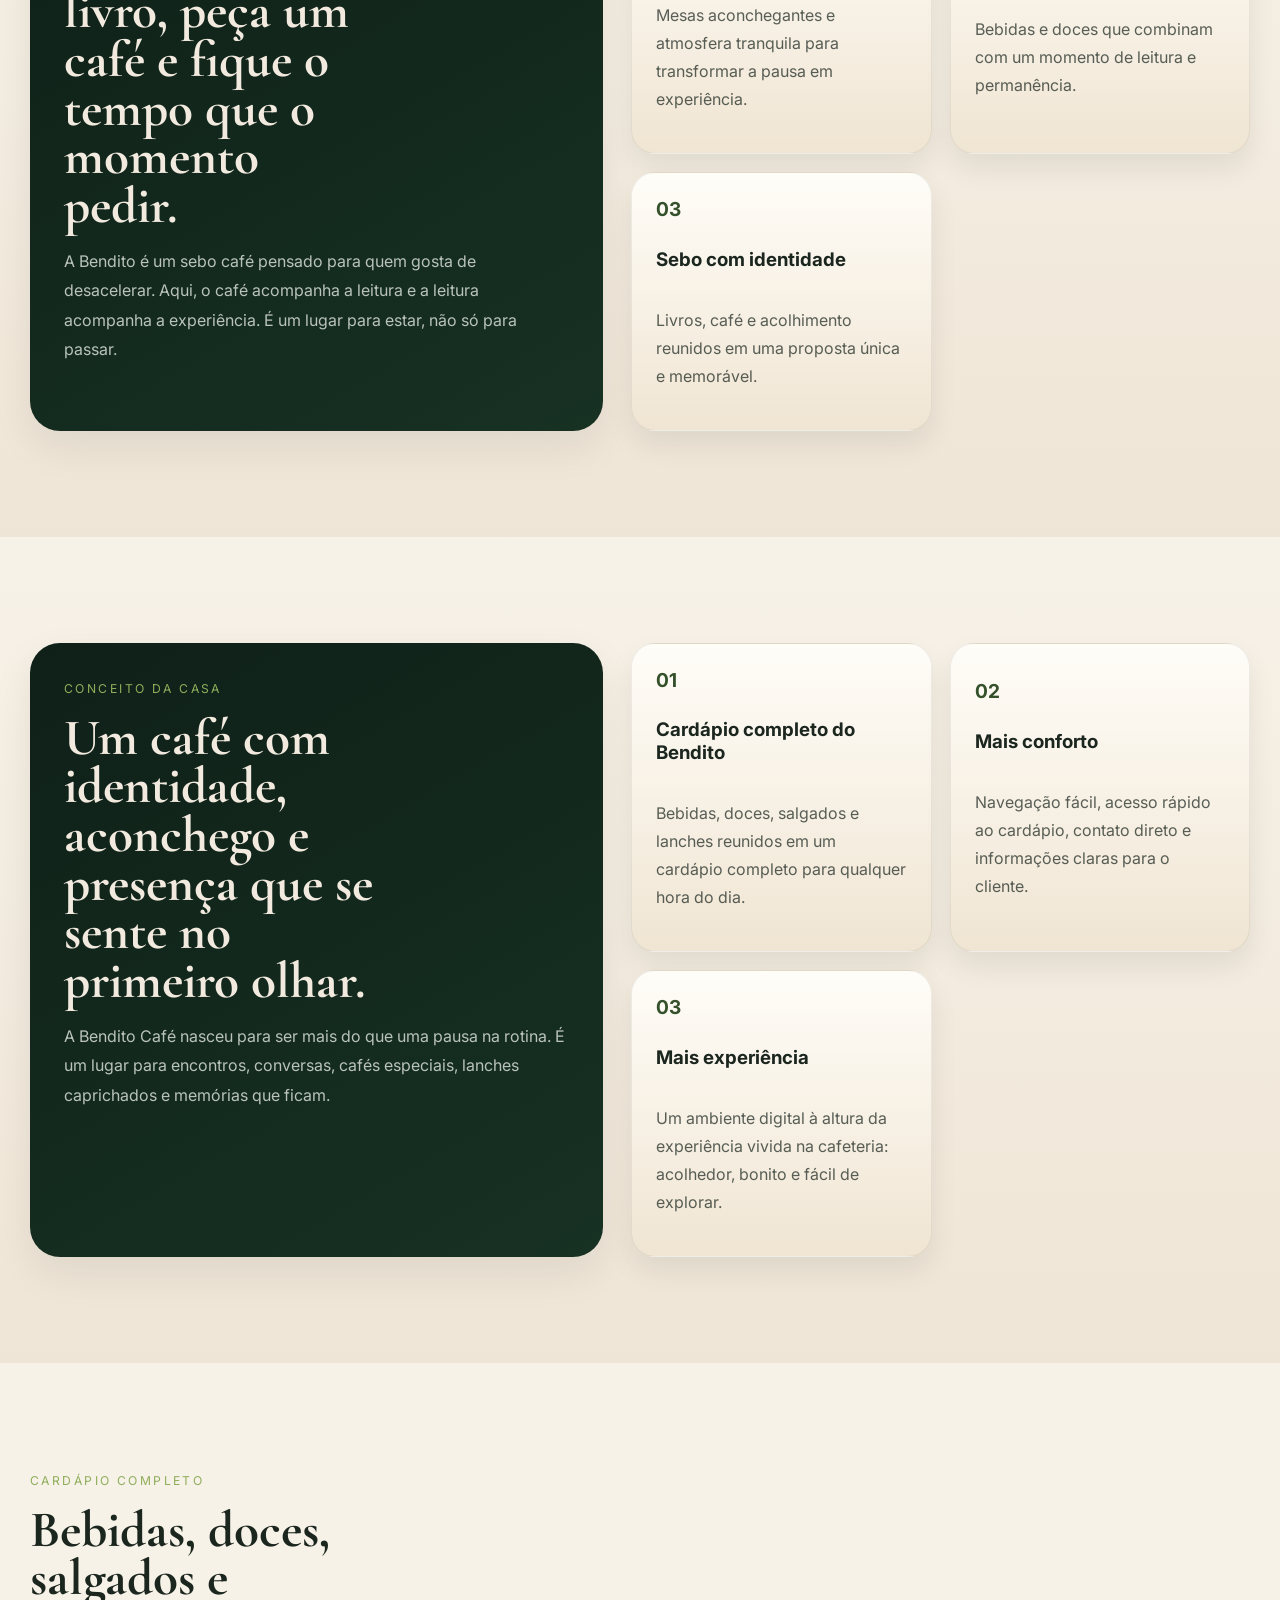
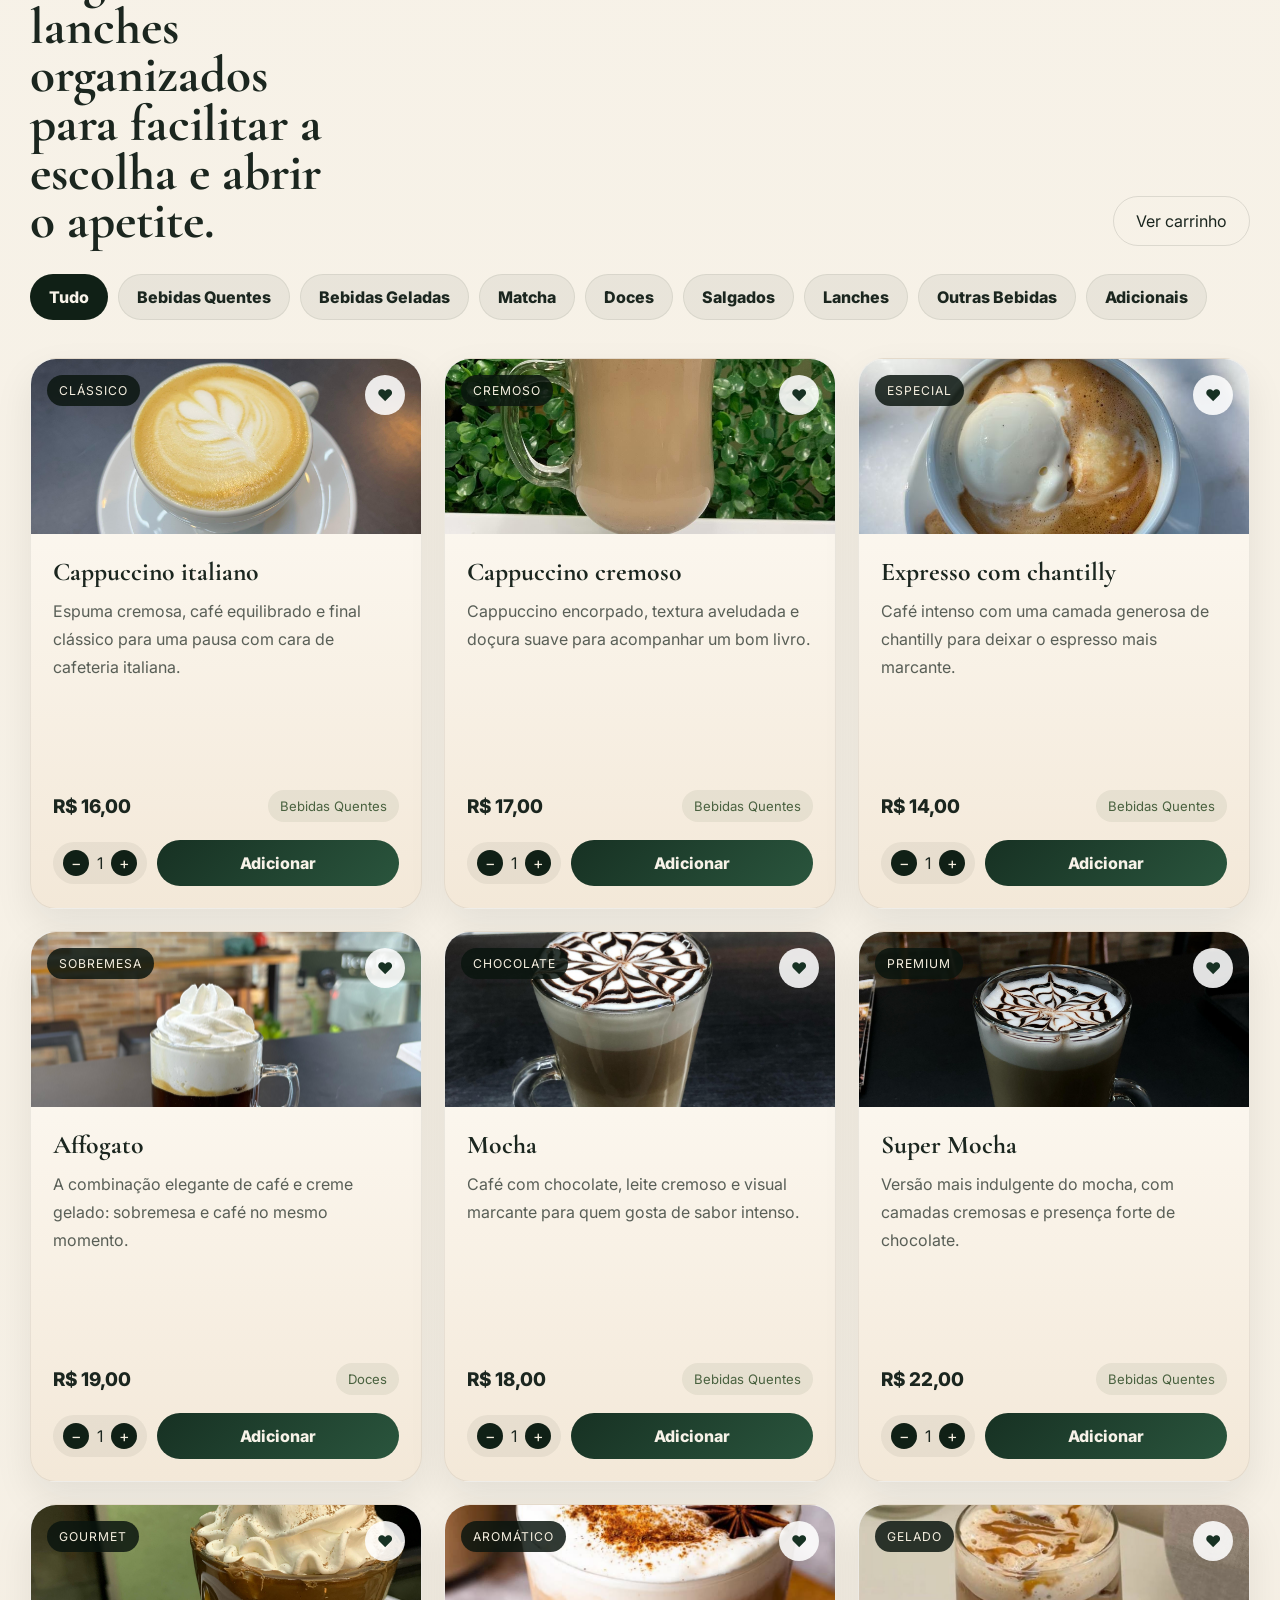
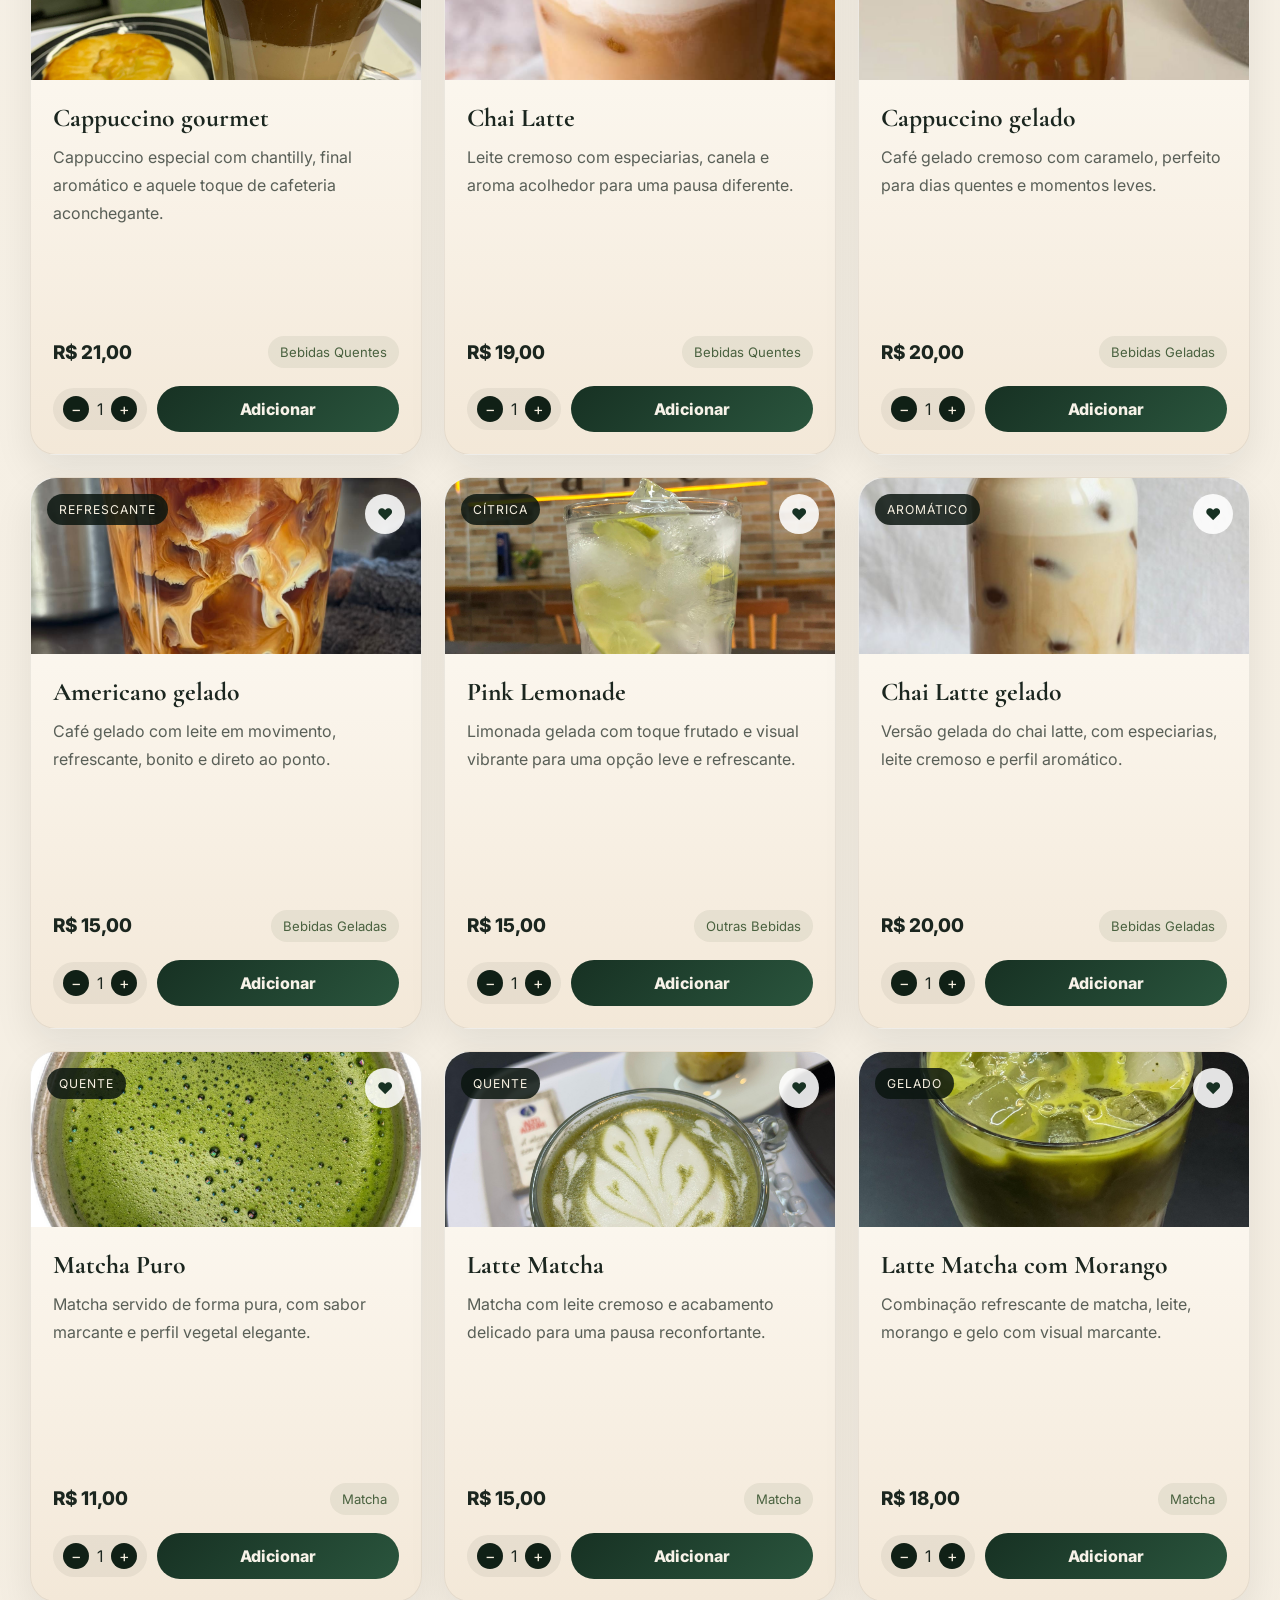
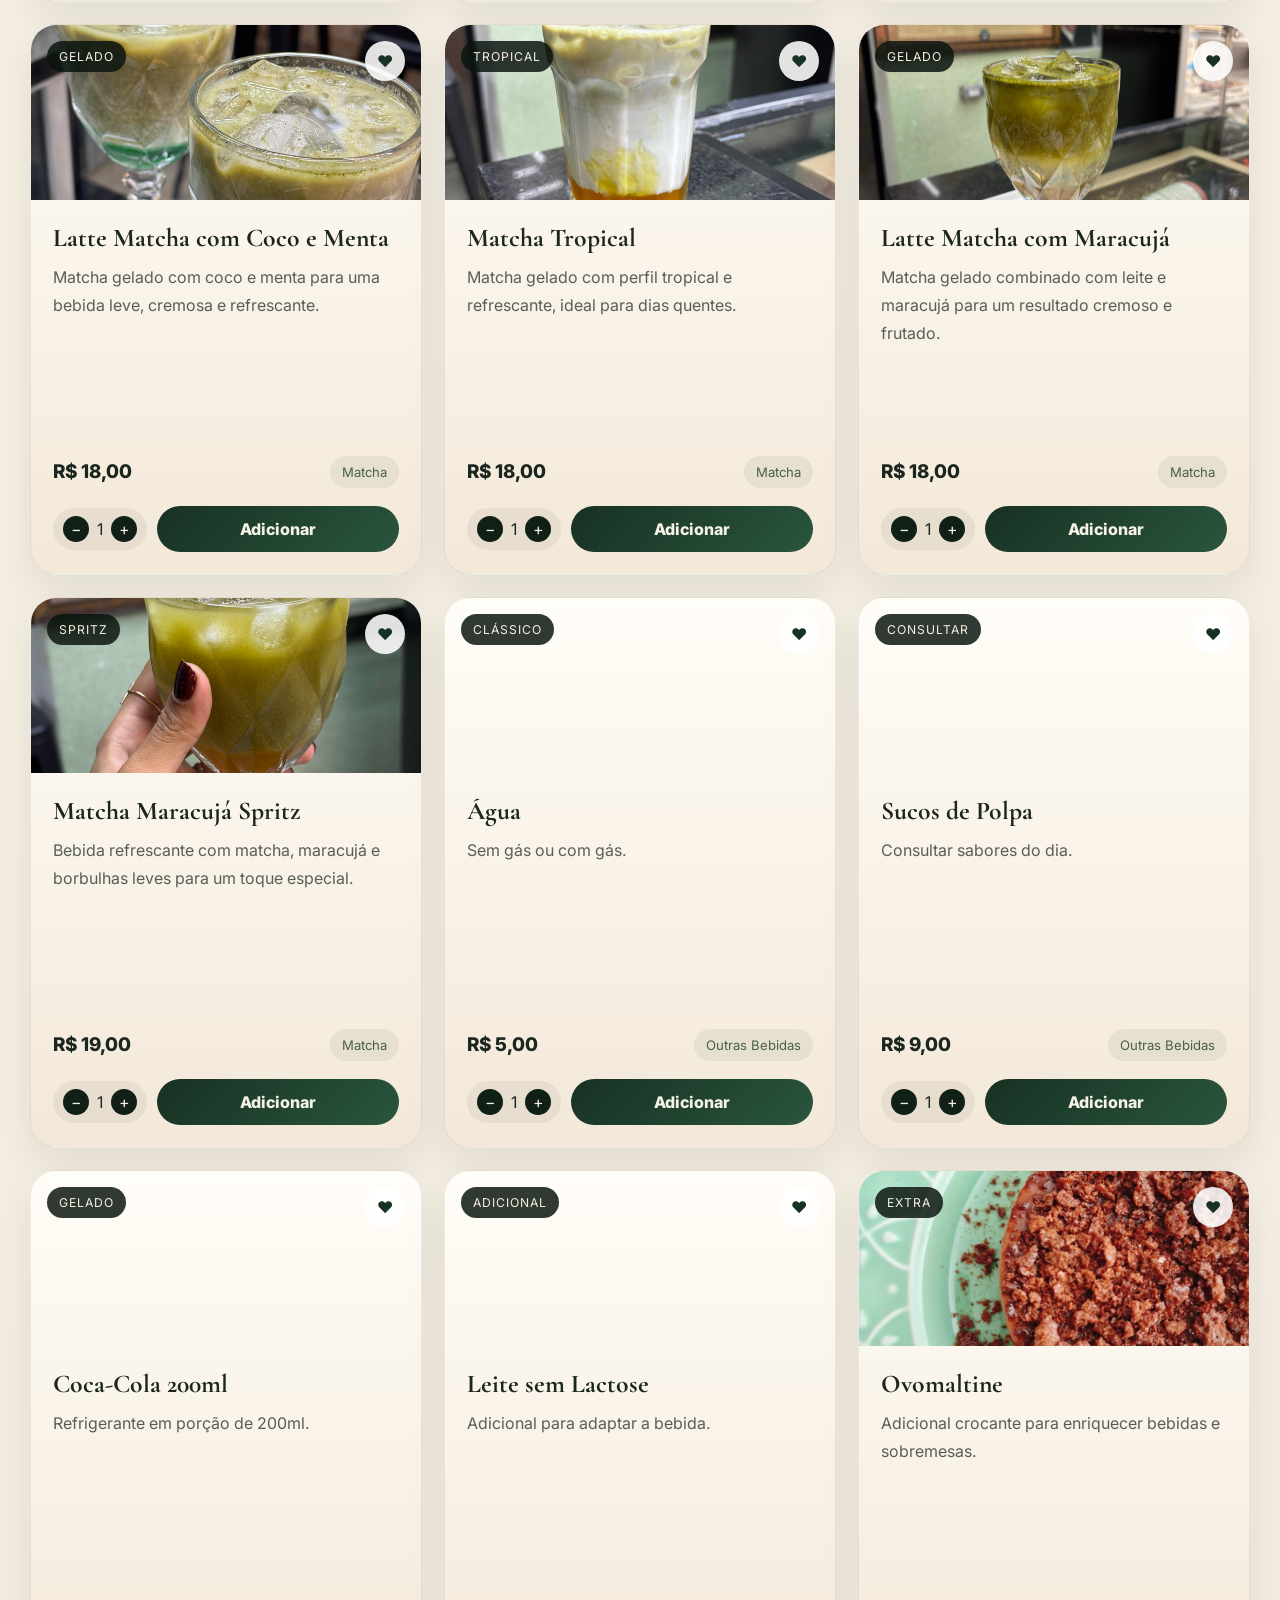
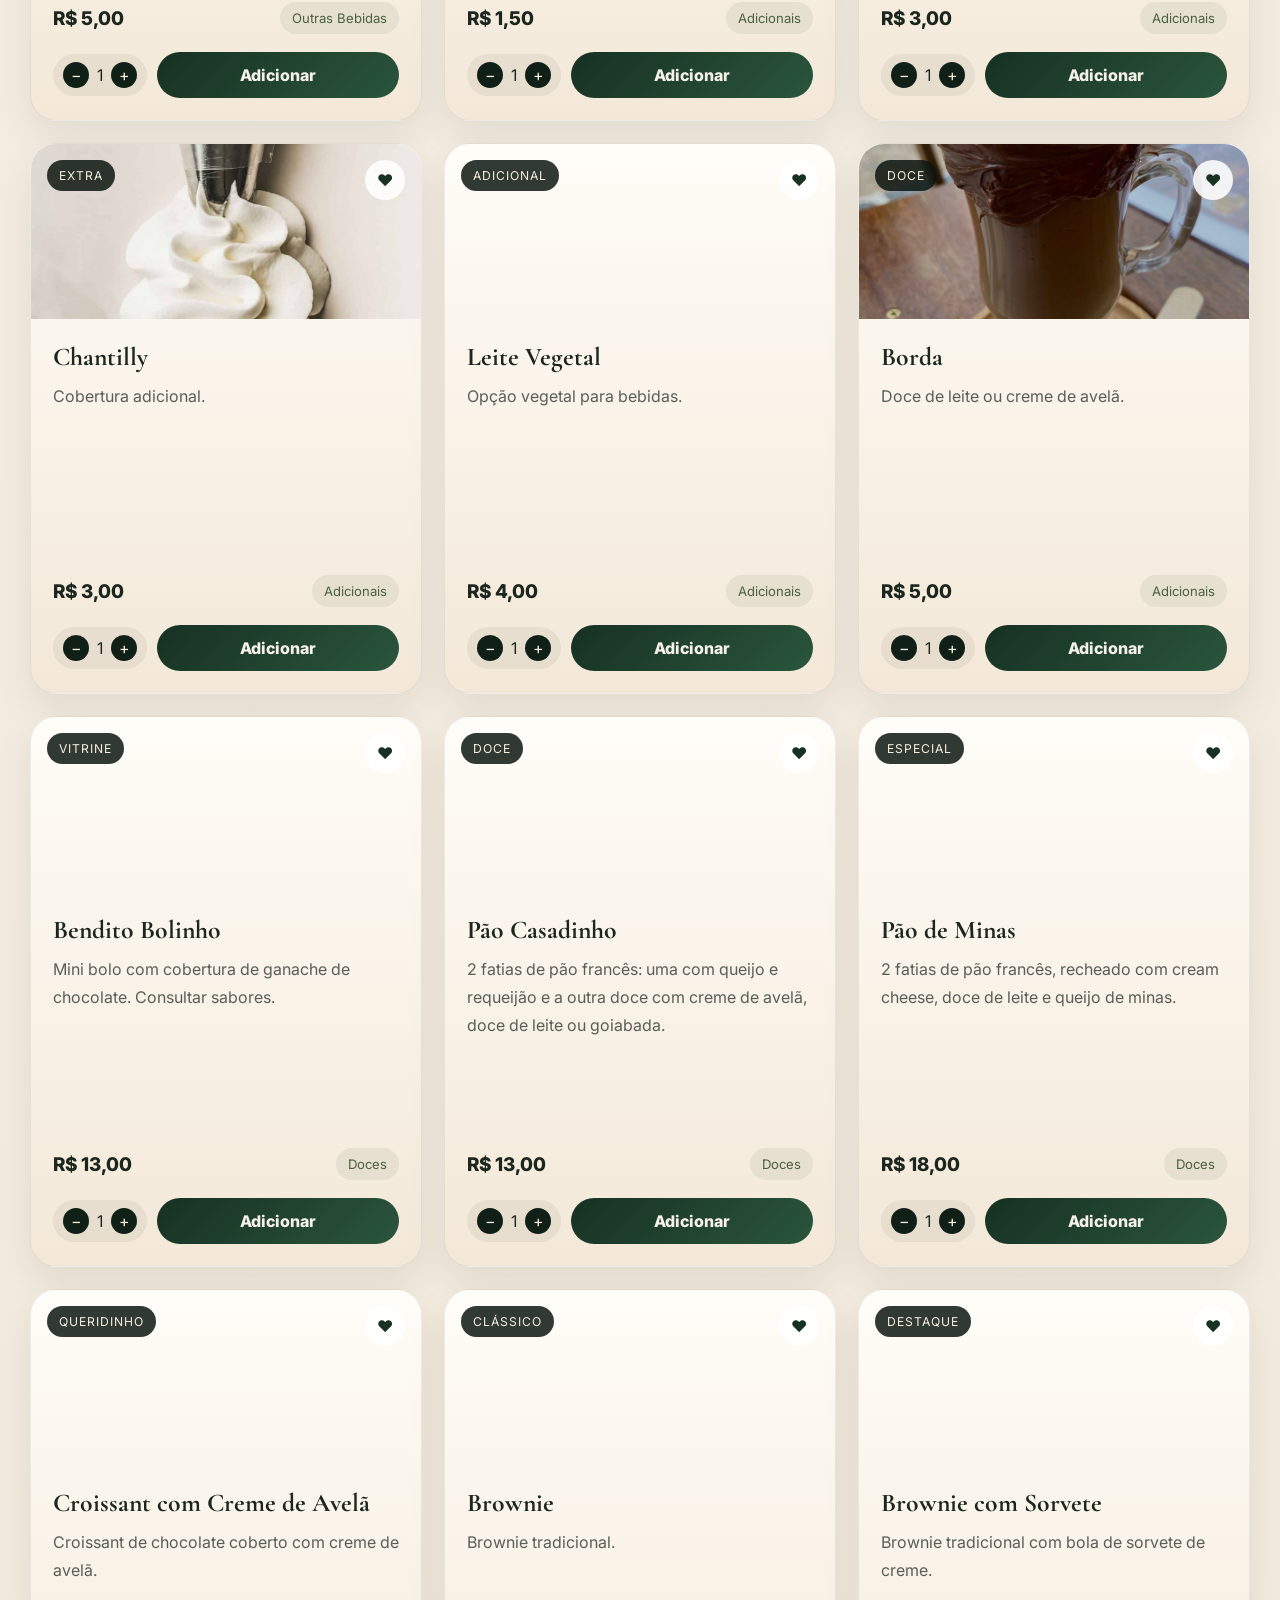
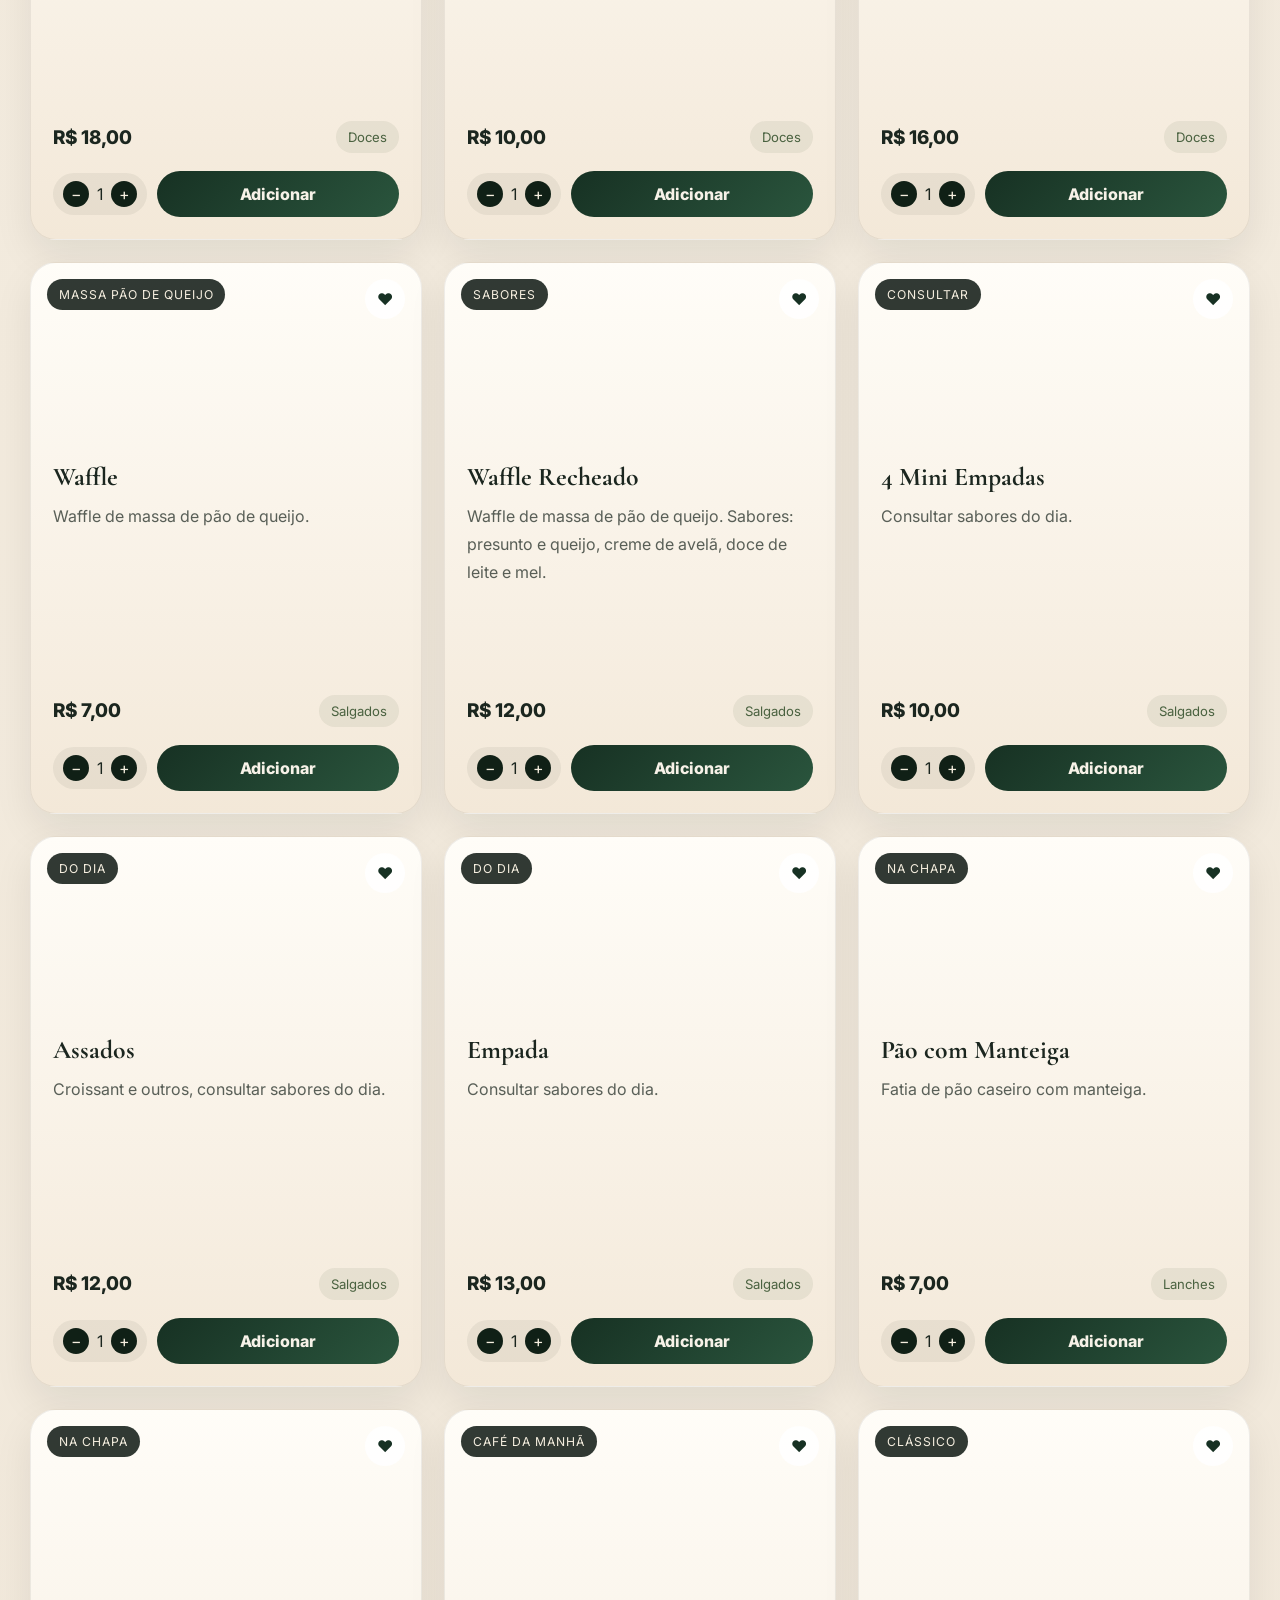
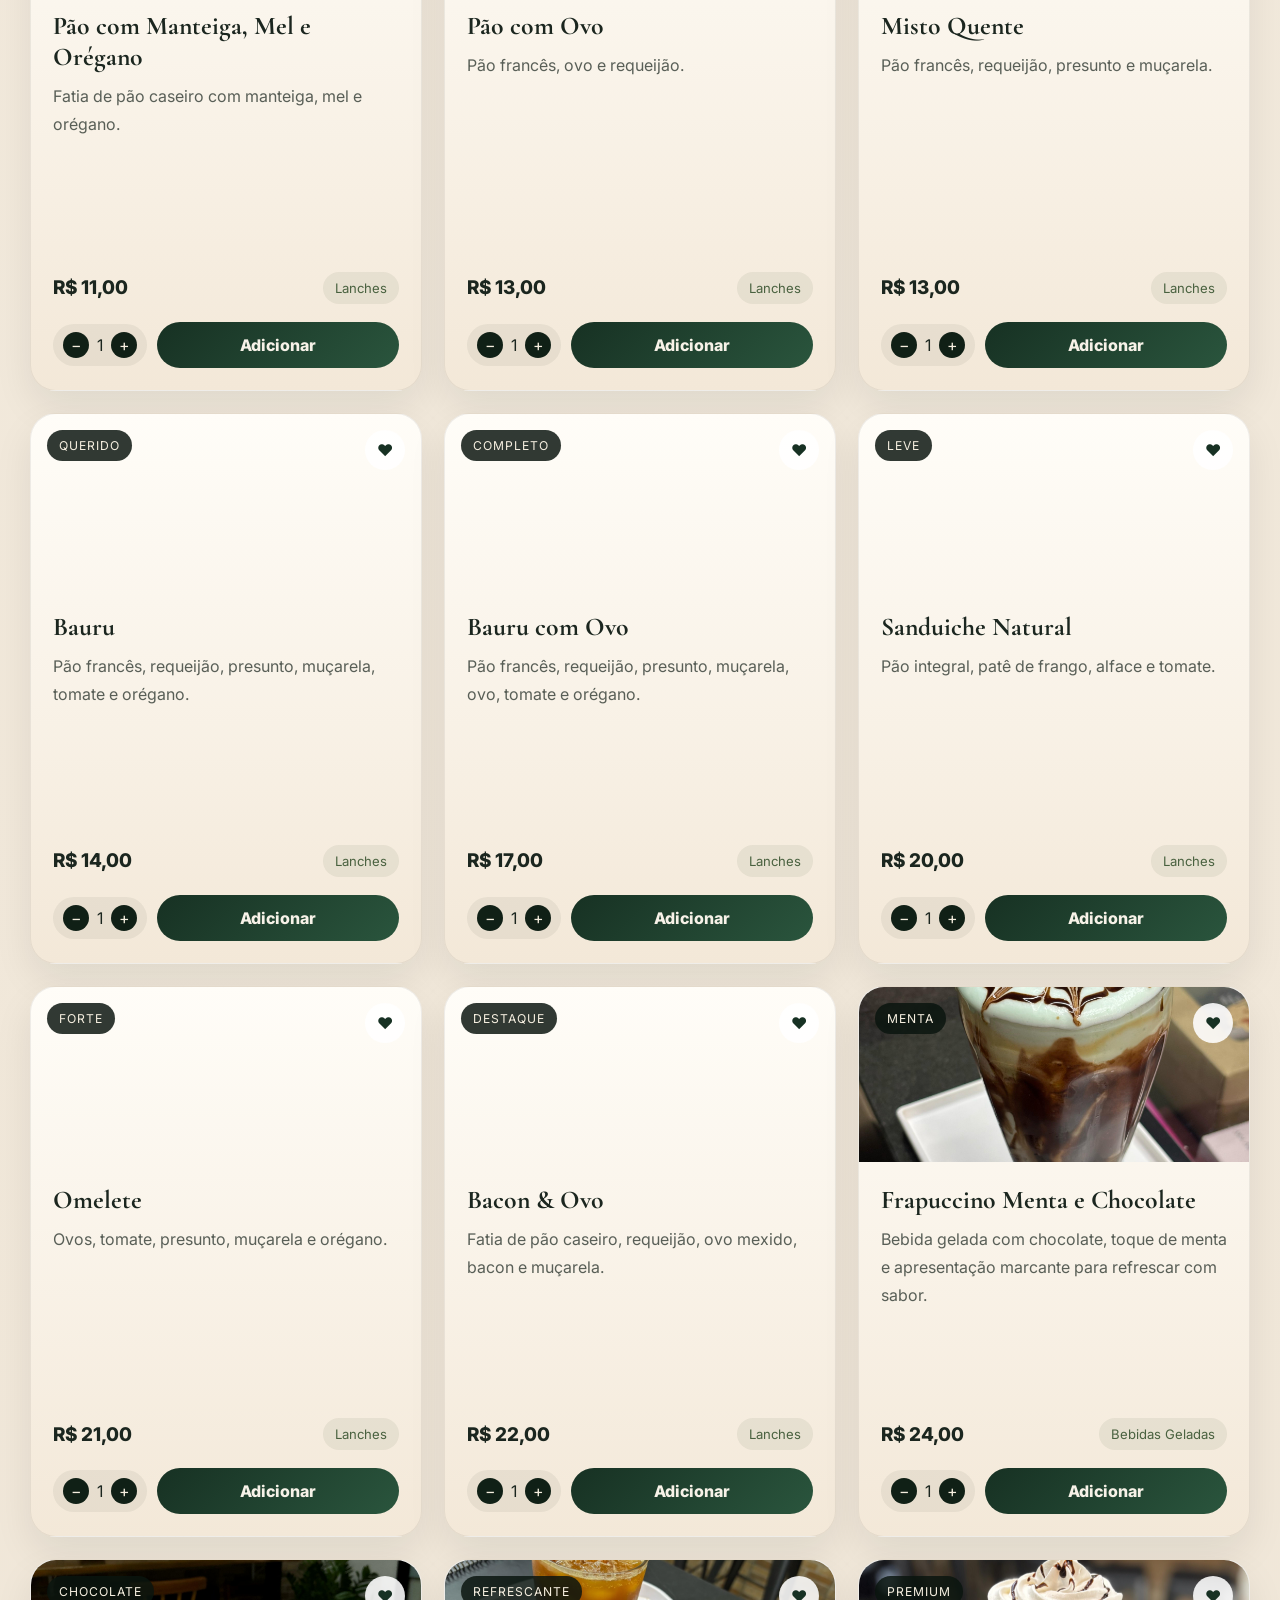
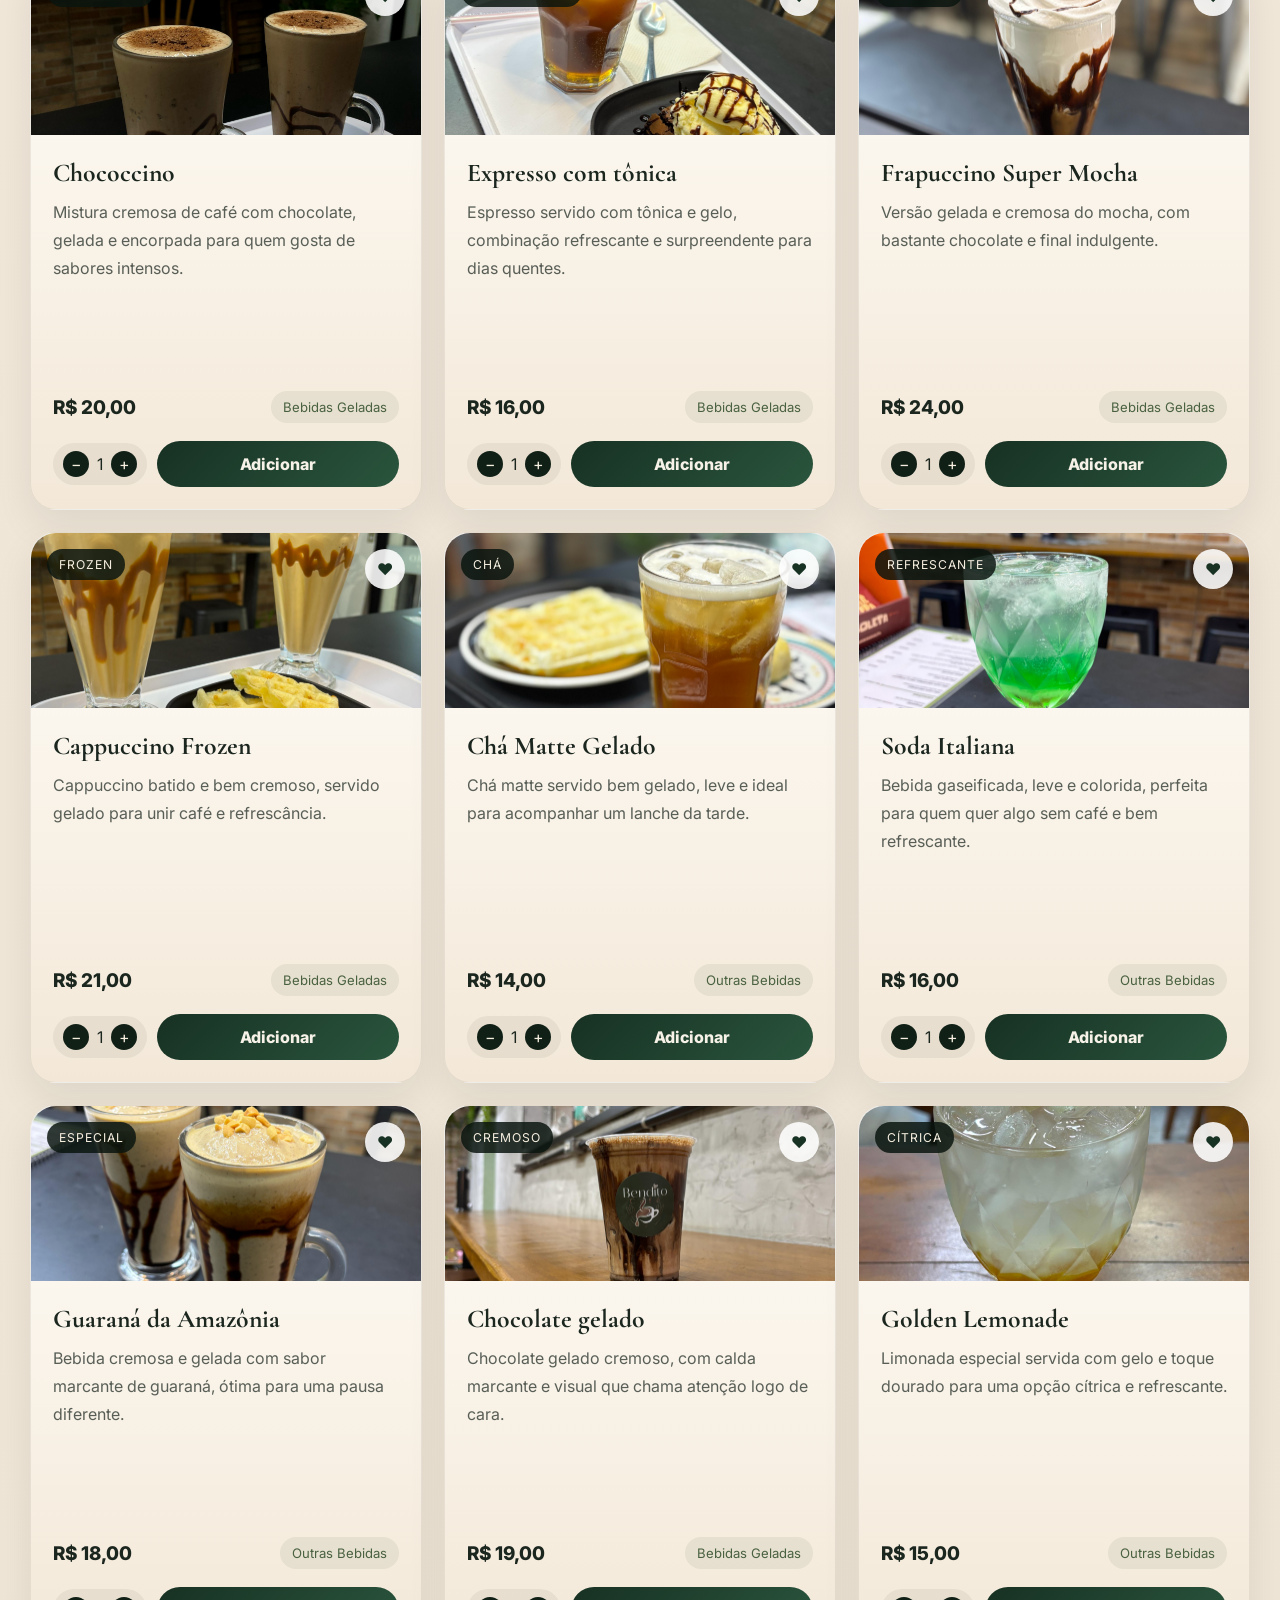
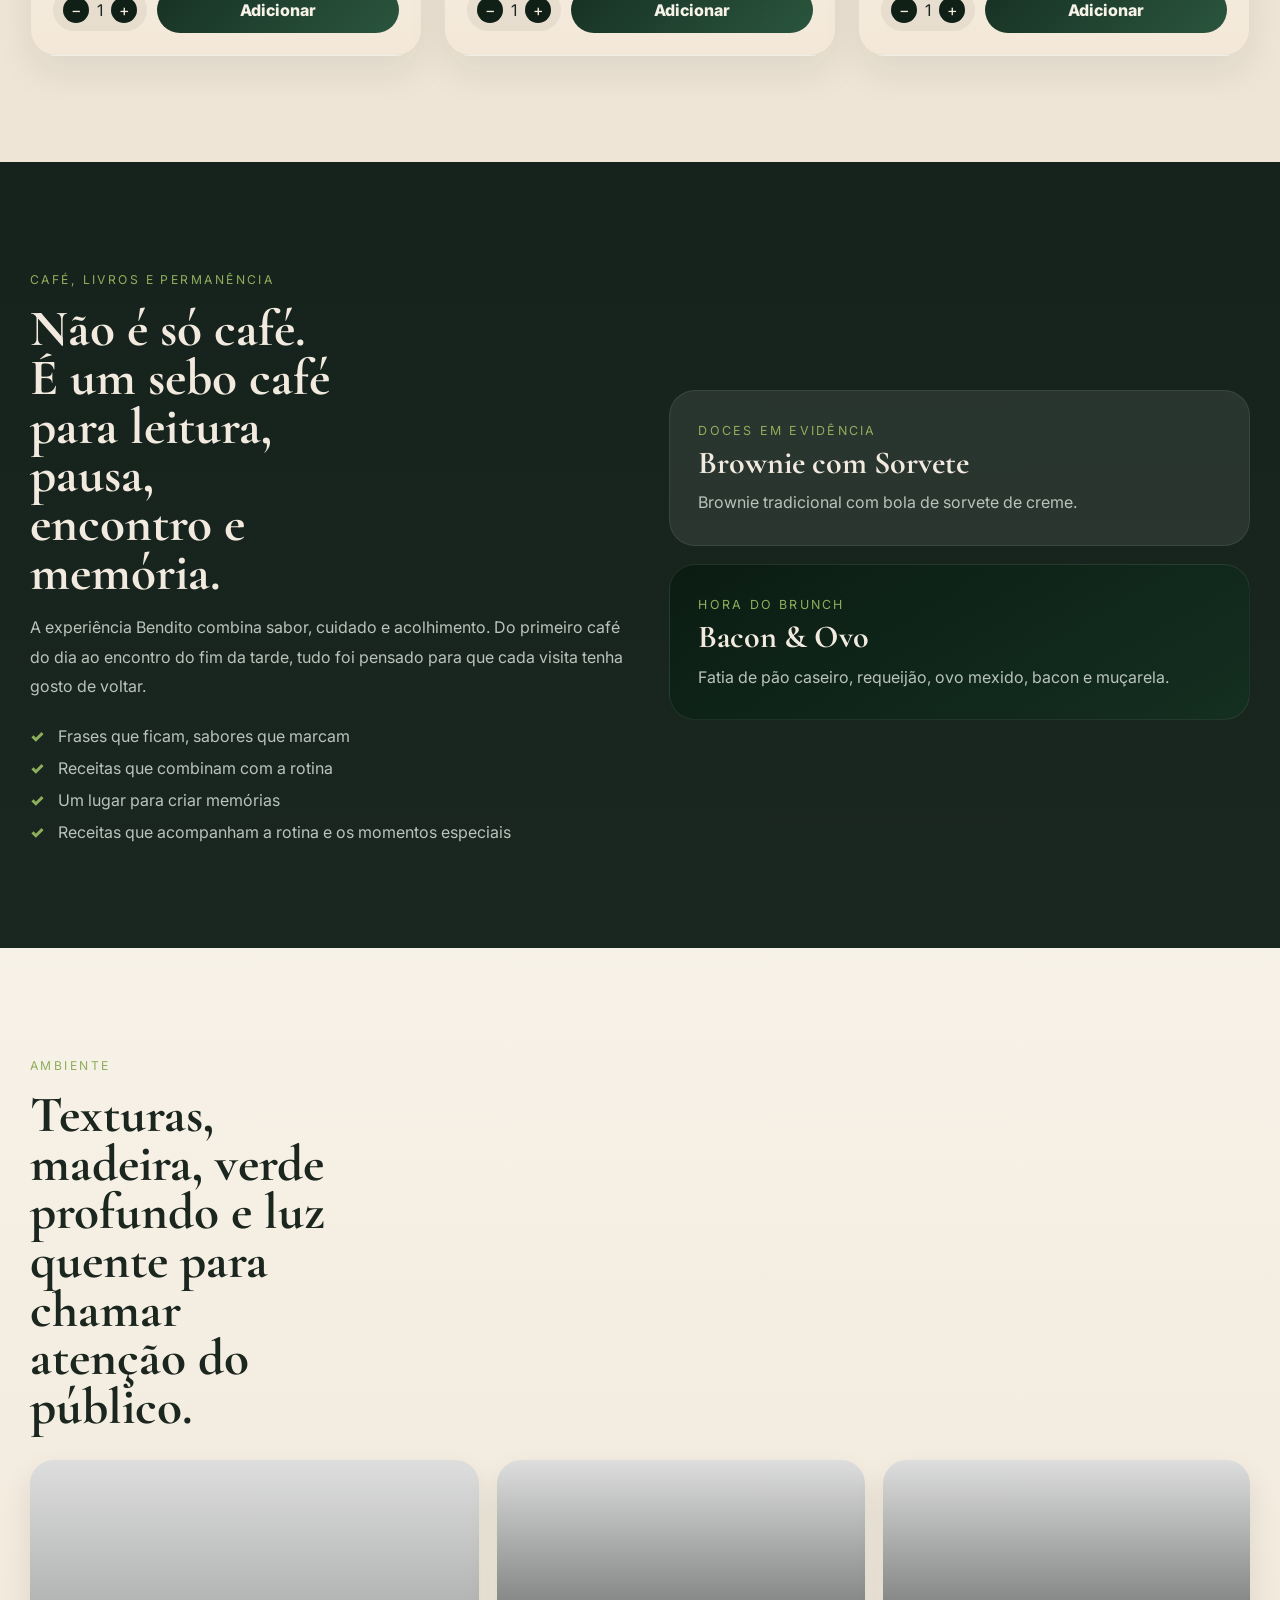
==== commit 8dea321b: "Atualiza sprint 1 e 3 com melhorias" ====
--- a/index.html
+++ b/index.html
@@ -107,7 +107,7 @@
           <span class="card-label">Queridinho do público</span>
           <h3>Frappuccino Super Mocha</h3>
           <p>Café expresso, leite, macadâmia, canela, calda de chocolate, chantilly e gelo.</p>
-          <button class="small-btn" data-featured-add="bgc-06">Adicionar ao carrinho</button>
+          <button class="small-btn" data-featured-add="frapuccino-super-mocha">Adicionar ao carrinho</button>
         </article>
       </div>
     </div>
@@ -400,13 +400,13 @@
               <input type="text" id="resName" required placeholder="Seu nome" />
             </label>
             <label>Telefone
-              <input type="tel" id="resPhone" required placeholder="(44) 99999-9999" />
+              <input type="tel" id="resPhone" required maxlength="20" placeholder="(44) 99999-9999" autocomplete="tel" />
             </label>
             <label>Data
               <input type="date" id="resDate" required />
             </label>
             <label>Horário
-              <input type="time" id="resTime" required />
+              <input type="time" id="resTime" required min="09:00" max="19:00" />
             </label>
             <label>Pessoas
               <select id="resGuests" required>
@@ -453,7 +453,7 @@
             <article>
               <strong>Contato</strong>
               <span>+55 44 99905-7757</span>
-              <span>benditocafépvai@gmail.com</span>
+              <span>benditocafepvai@gmail.com</span>
             </article>
             <article>
               <strong>Instagram</strong>
@@ -527,8 +527,8 @@
       </div>
       <div>
         <h4>Contato</h4>
-        <a href="tel:+5544988881122">+55 44 99905-7757</a>
-        <a href="mailto:benditocafépvai@gmail.com">benditocafépvai@gmail.com</a>
+        <a href="tel:+5544999057757">+55 44 99905-7757</a>
+        <a href="mailto:benditocafepvai@gmail.com">benditocafepvai@gmail.com</a>
         <a href="https://www.instagram.com/benditocafeparanavai/" target="_blank" rel="noopener noreferrer">@benditocafeparanavai</a>
       </div>
     </div>
@@ -548,7 +548,15 @@
       <div class="order-customer-box" style="display:grid;gap:10px;margin-bottom:16px;">
         <label style="display:grid;gap:8px;font-weight:700;color:#1b261f;">
           Nome do cliente
-          <input type="text" id="customerNameInput" placeholder="Digite o nome para o pedido" style="border-radius:14px;border:1px solid rgba(27,38,31,.12);padding:14px;background:rgba(255,255,255,.78);" />
+          <input type="text" id="customerNameInput" maxlength="80" placeholder="Digite o nome para o pedido" autocomplete="name" style="border-radius:14px;border:1px solid rgba(27,38,31,.12);padding:14px;background:rgba(255,255,255,.78);" />
+        </label>
+        <label style="display:grid;gap:8px;font-weight:700;color:#1b261f;">
+          Telefone do cliente
+          <input type="tel" id="customerPhoneInput" maxlength="20" placeholder="(44) 99999-9999" autocomplete="tel" style="border-radius:14px;border:1px solid rgba(27,38,31,.12);padding:14px;background:rgba(255,255,255,.78);" />
+        </label>
+        <label style="display:grid;gap:8px;font-weight:700;color:#1b261f;">
+          Observação do pedido
+          <textarea id="orderNoteInput" maxlength="280" rows="3" placeholder="Ex: sem chantilly, retirar no balcão..." style="border-radius:14px;border:1px solid rgba(27,38,31,.12);padding:14px;background:rgba(255,255,255,.78);resize:vertical;"></textarea>
         </label>
         <div style="padding:14px 16px;border-radius:16px;background:rgba(16,32,22,.06);border:1px solid rgba(27,38,31,.08);color:#233128;">
           <strong style="display:block;margin-bottom:6px;">Pagamento</strong>
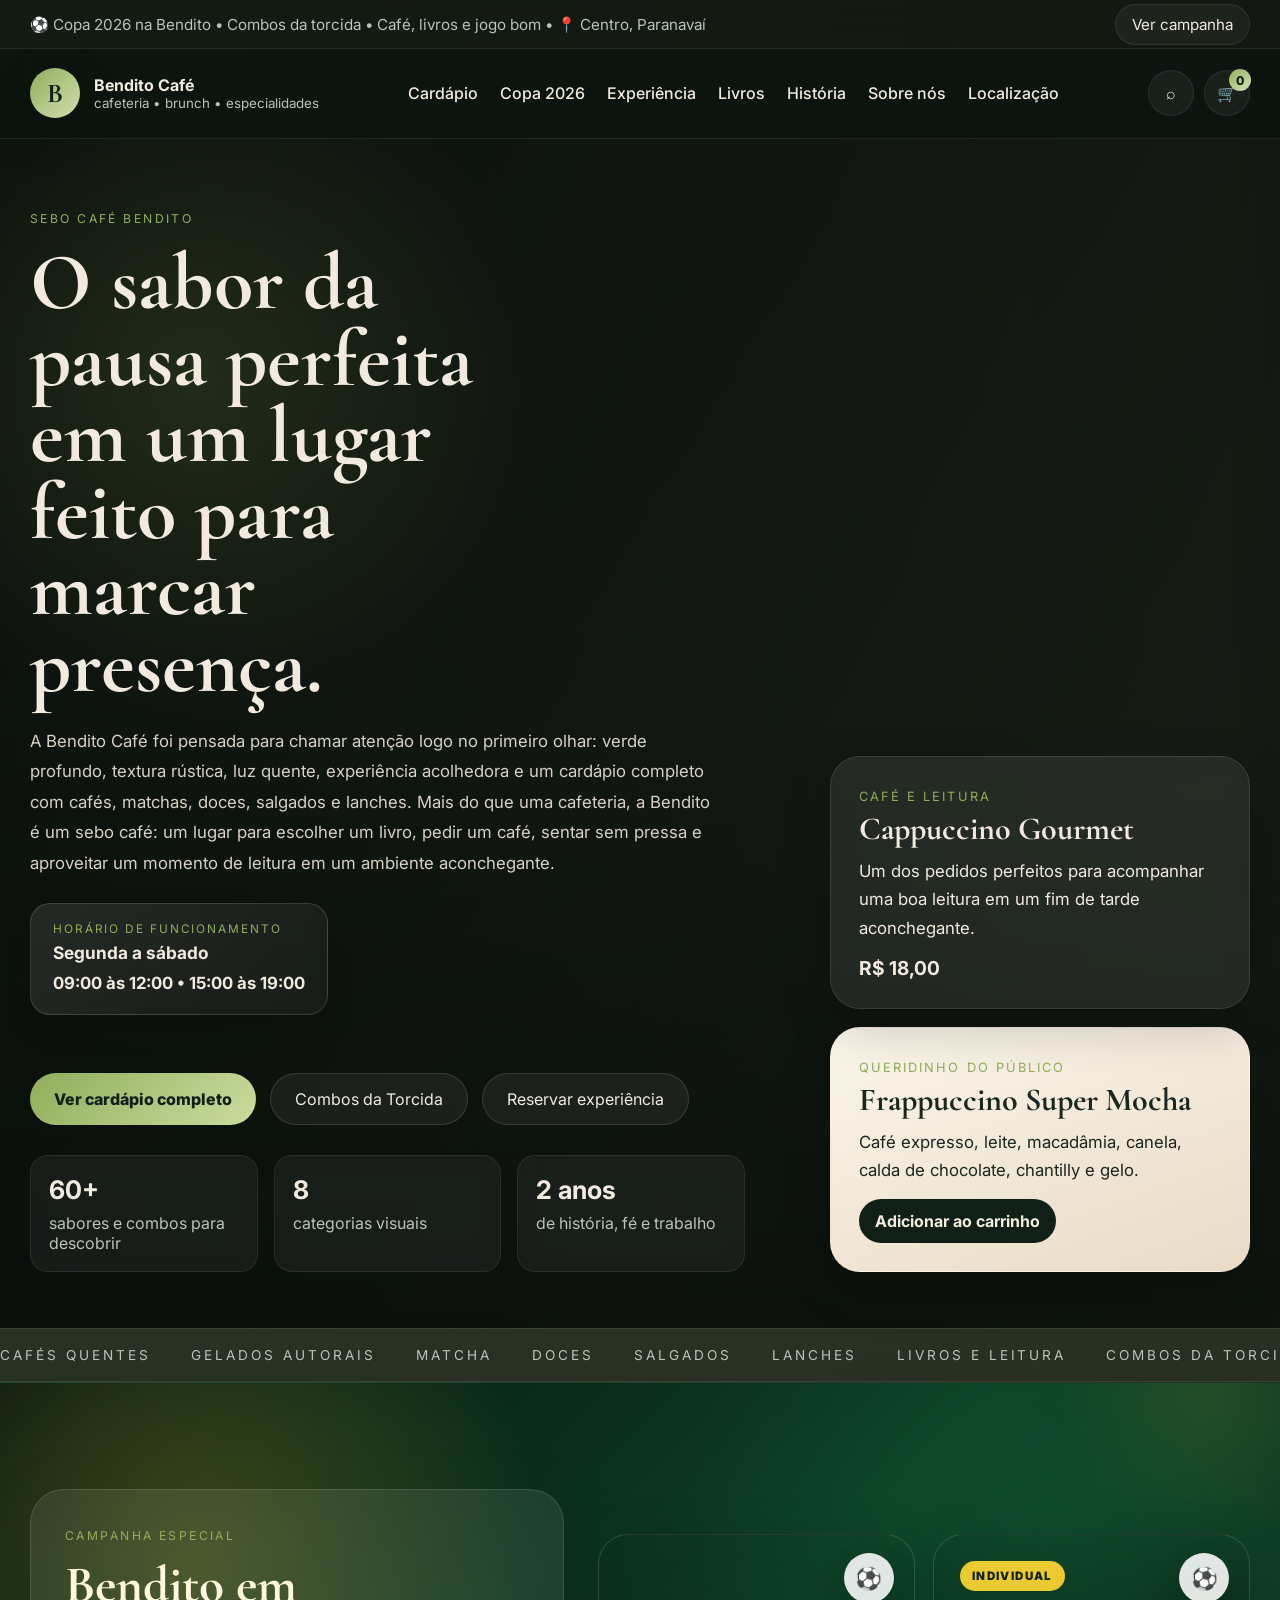
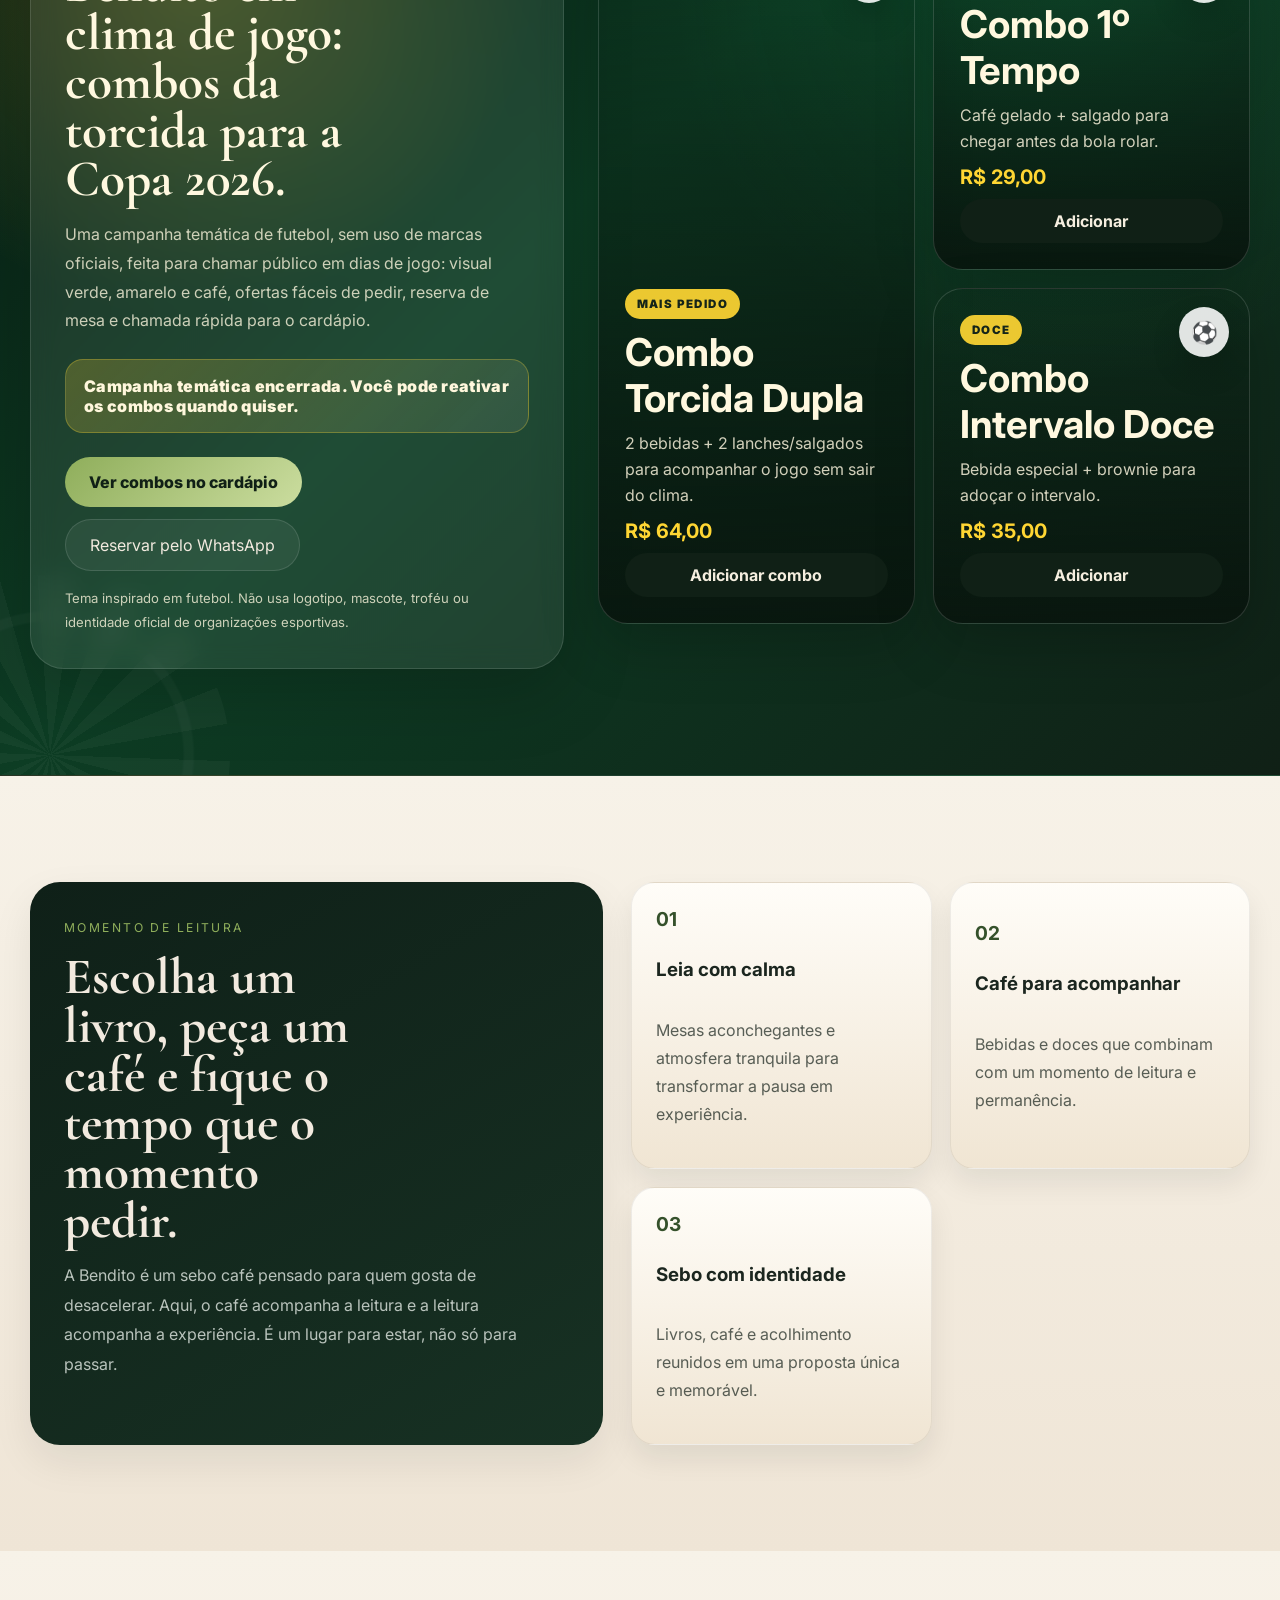
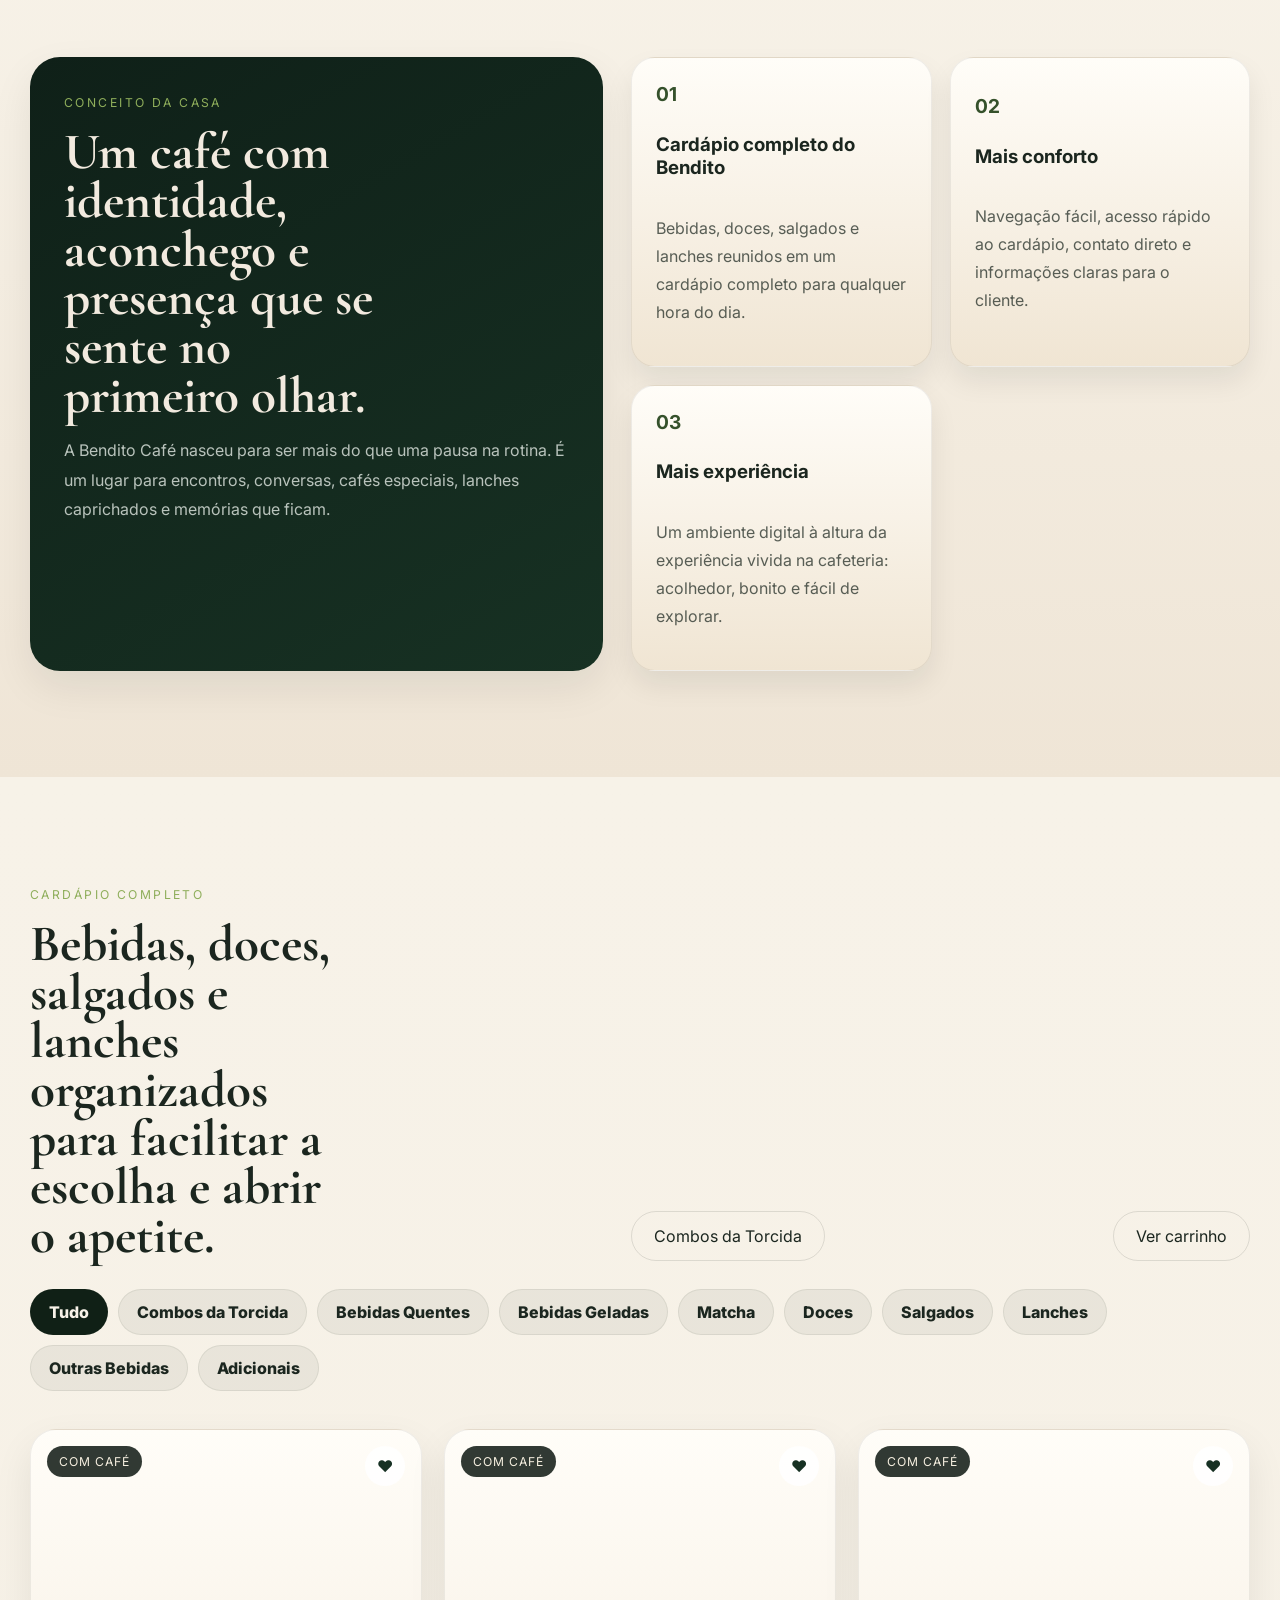
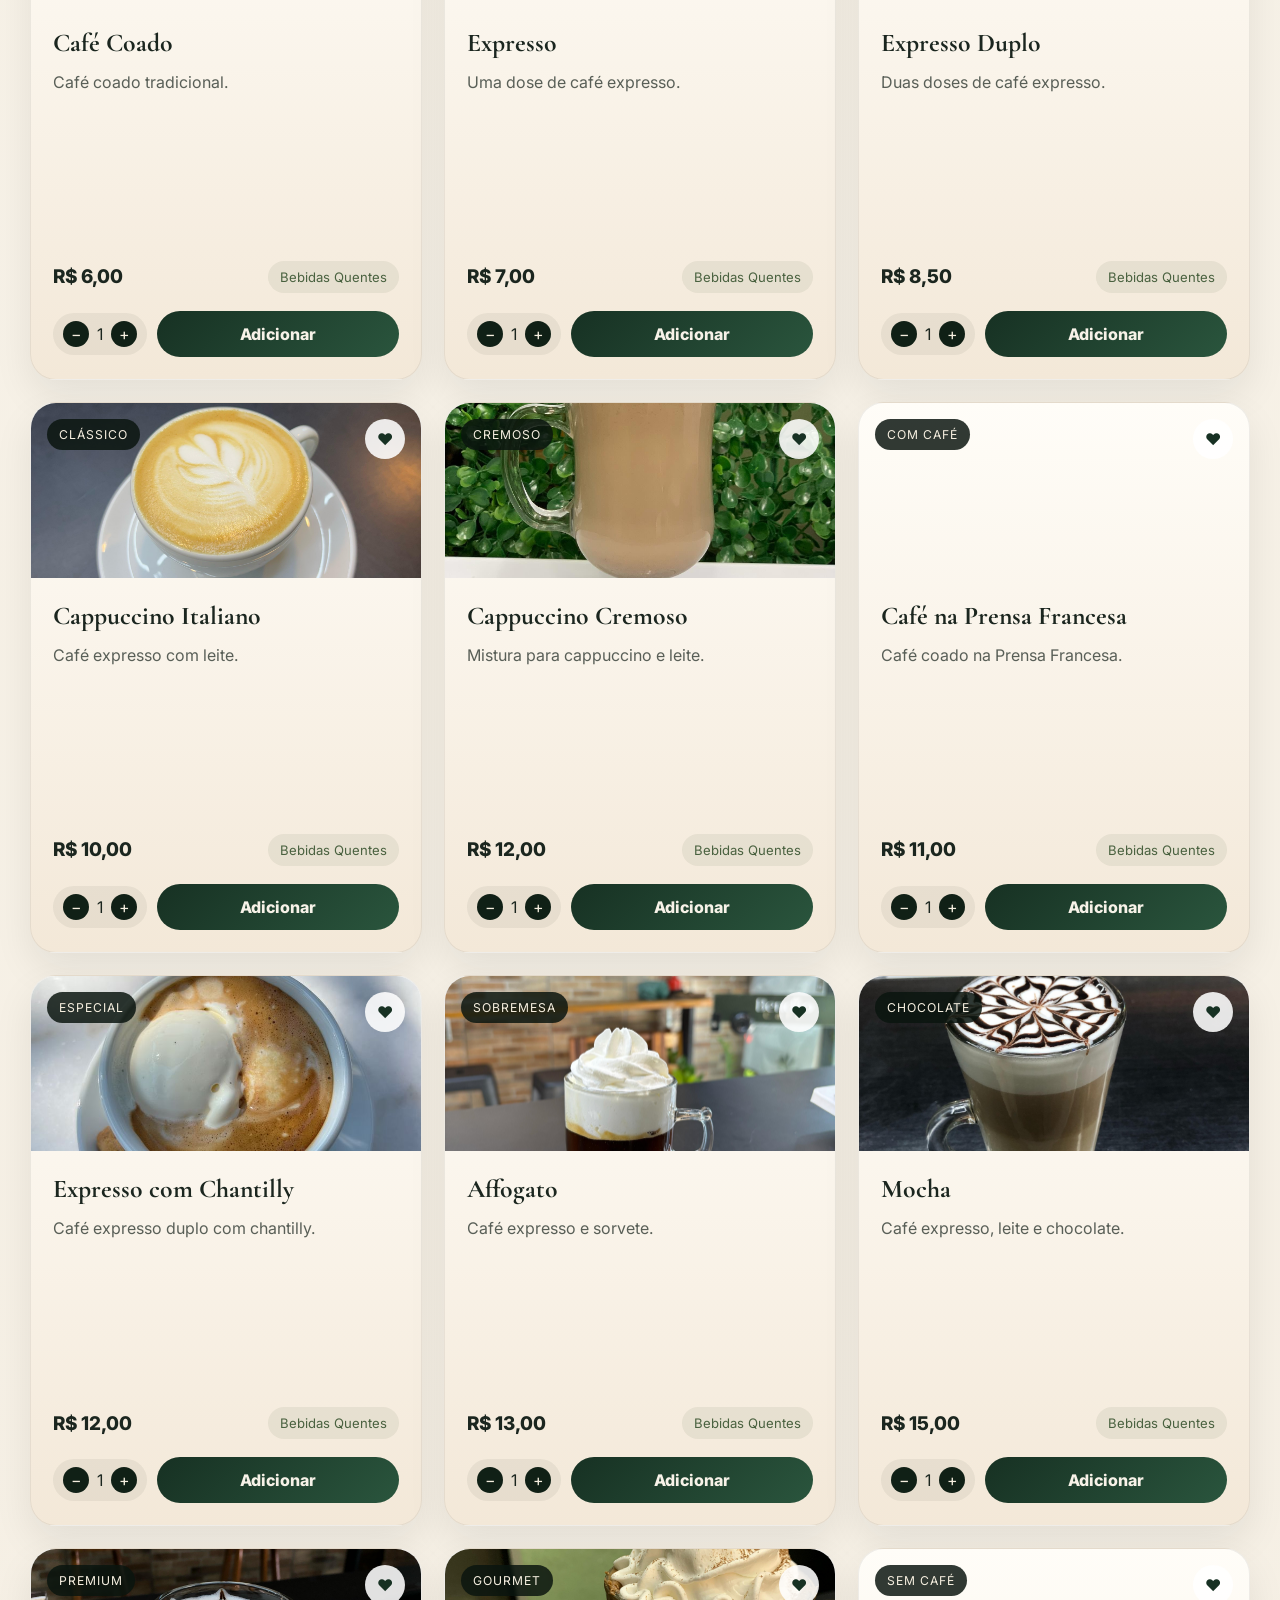
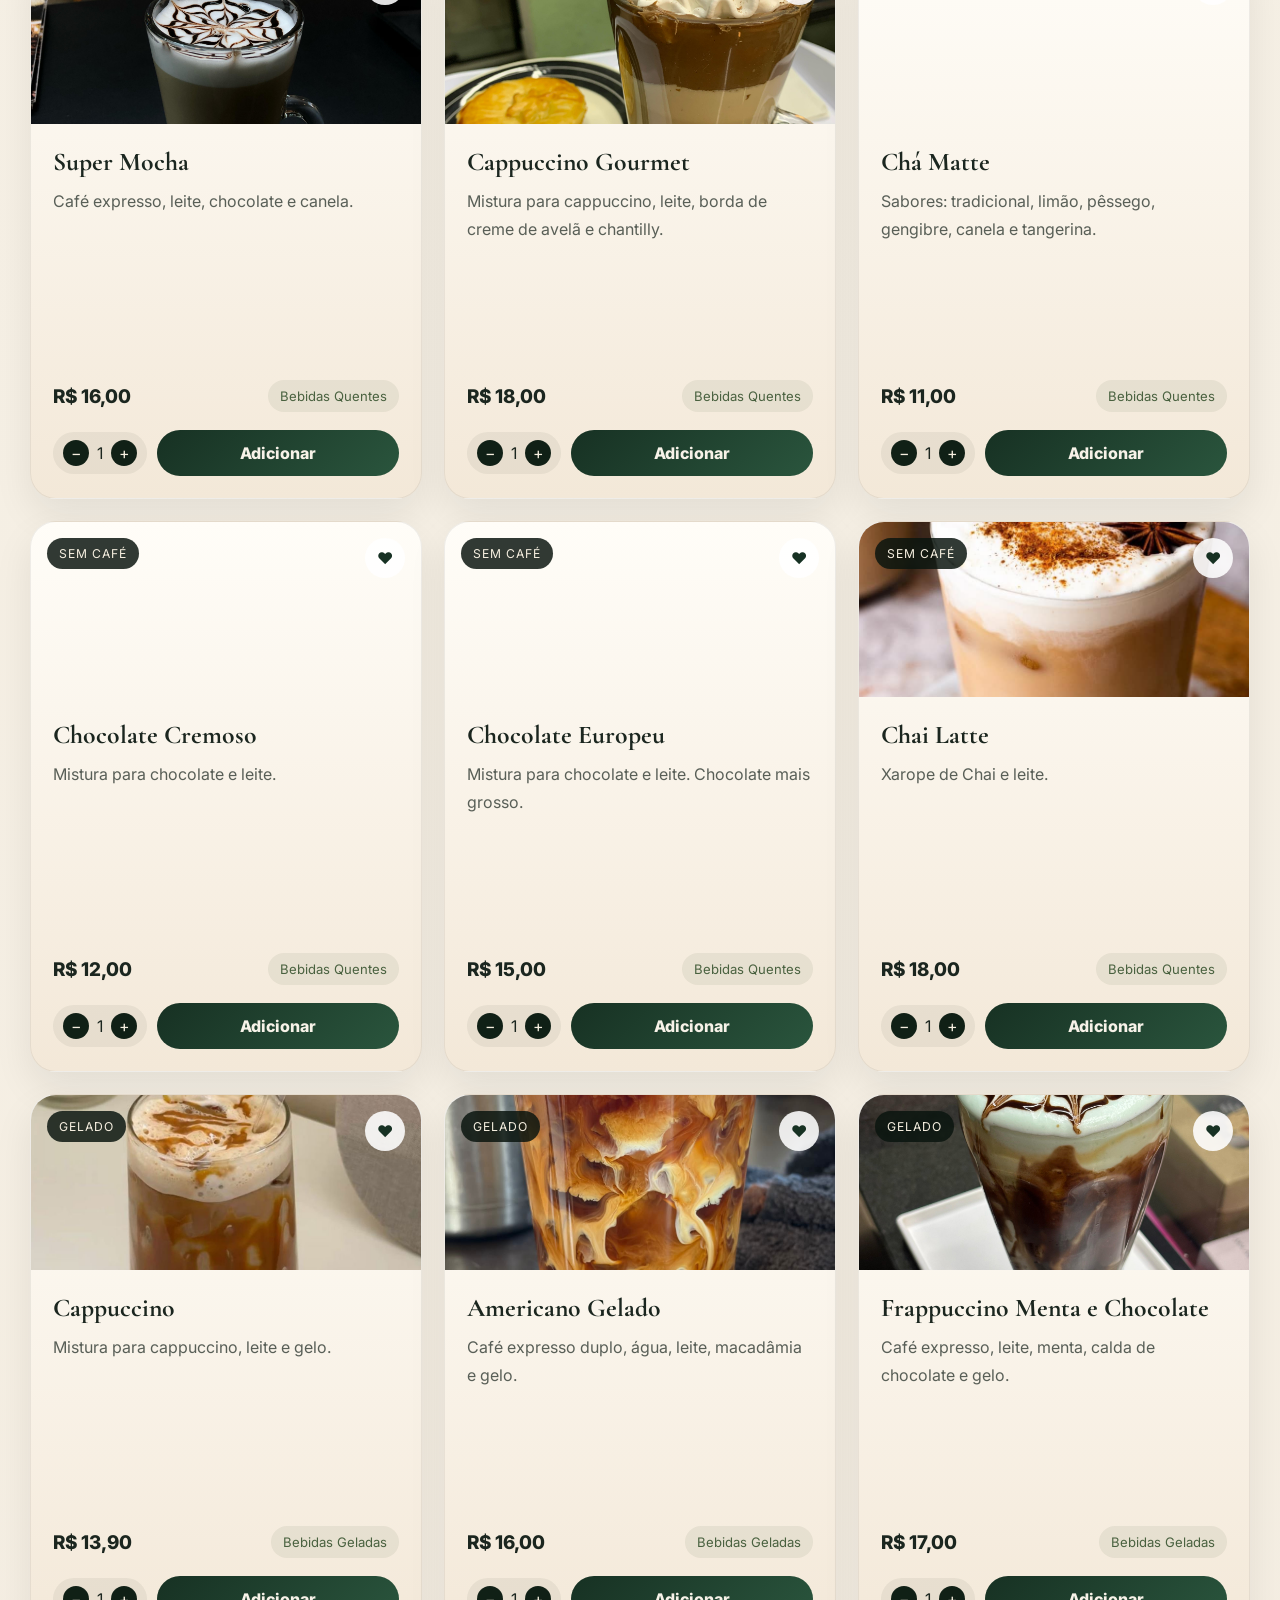
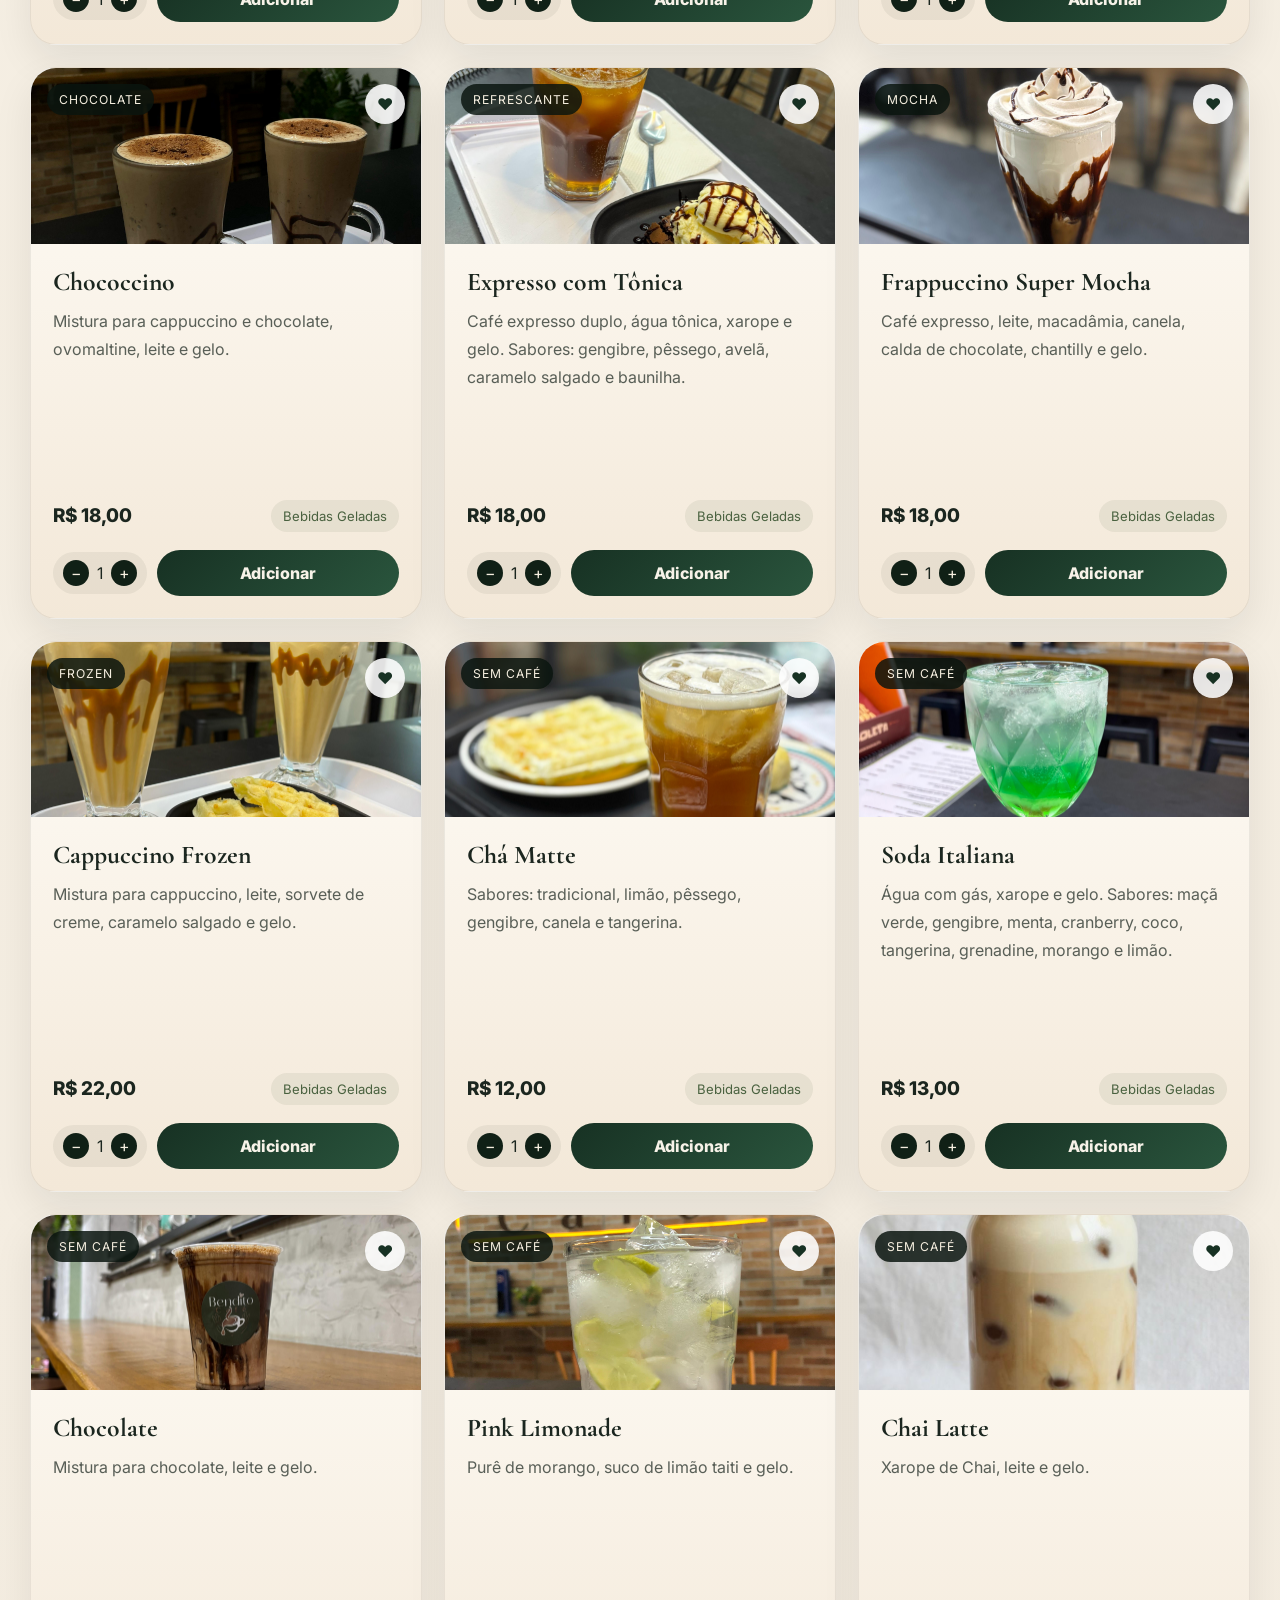
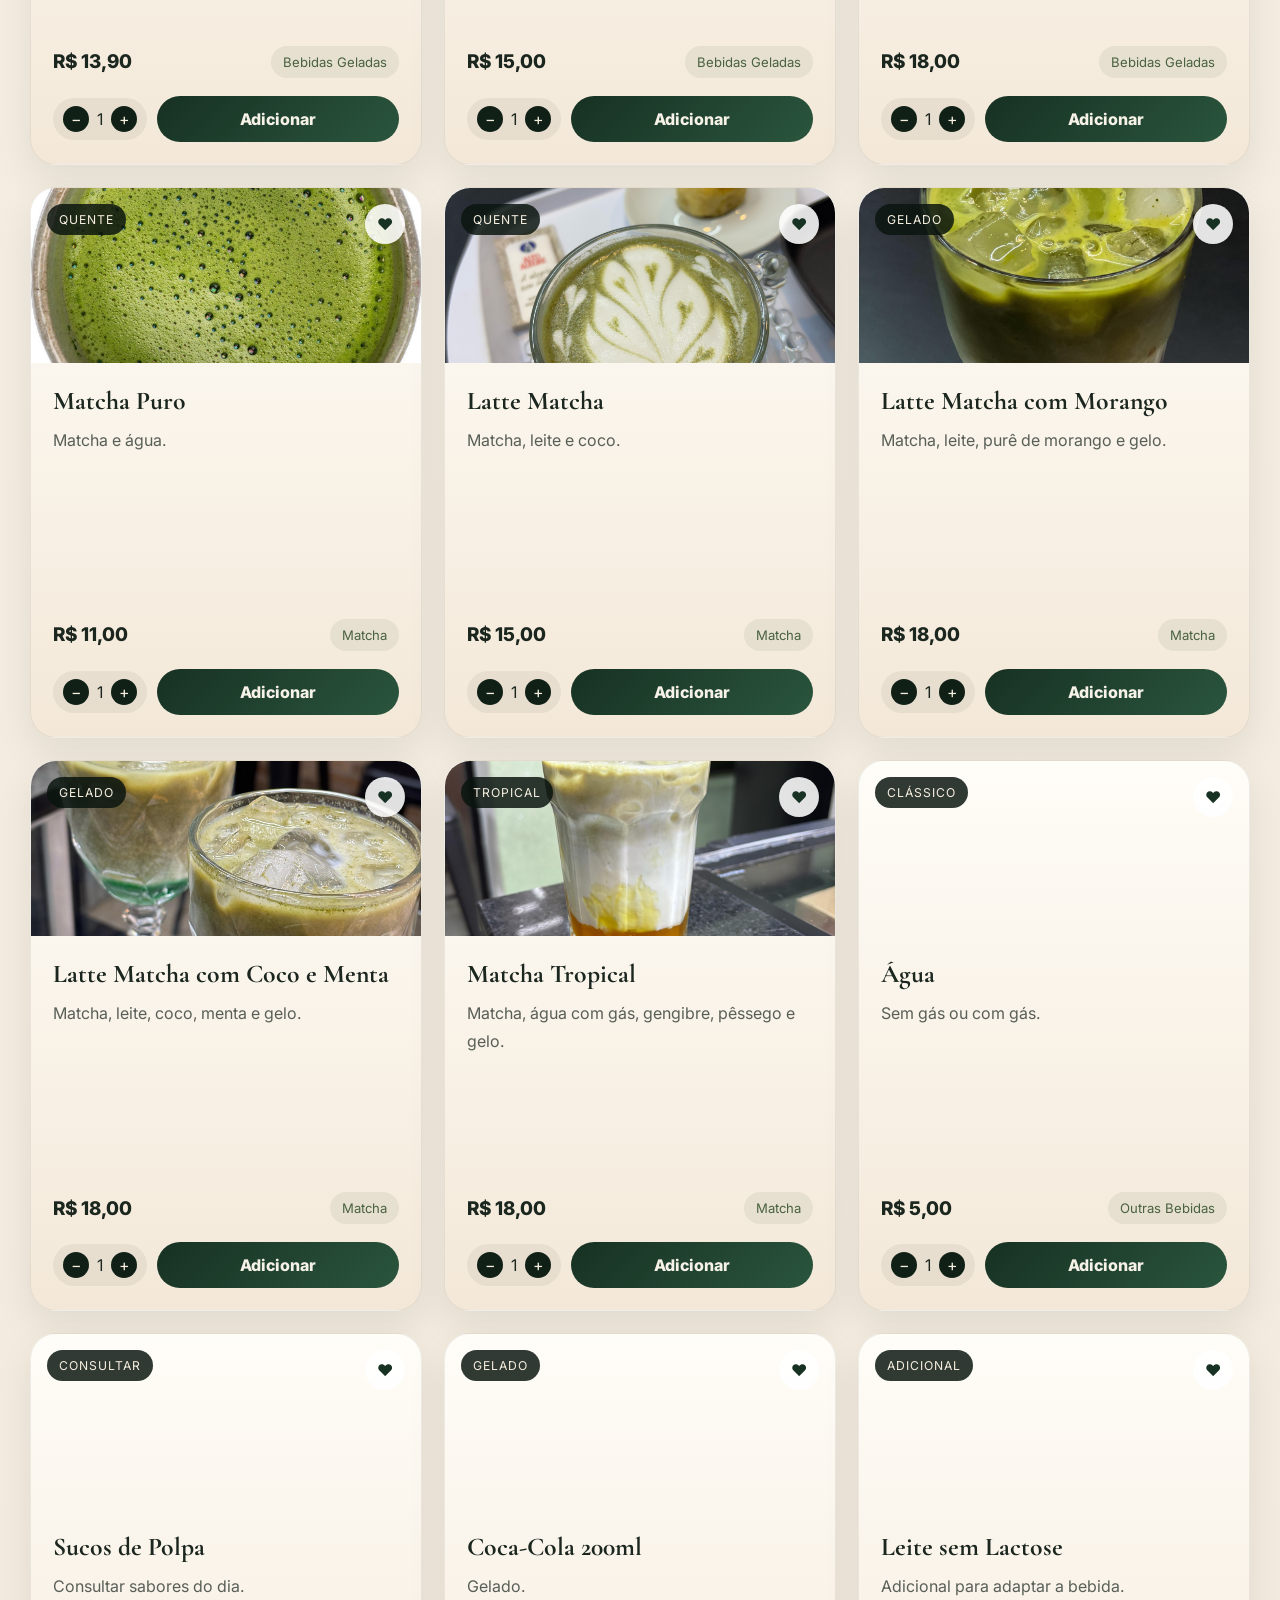
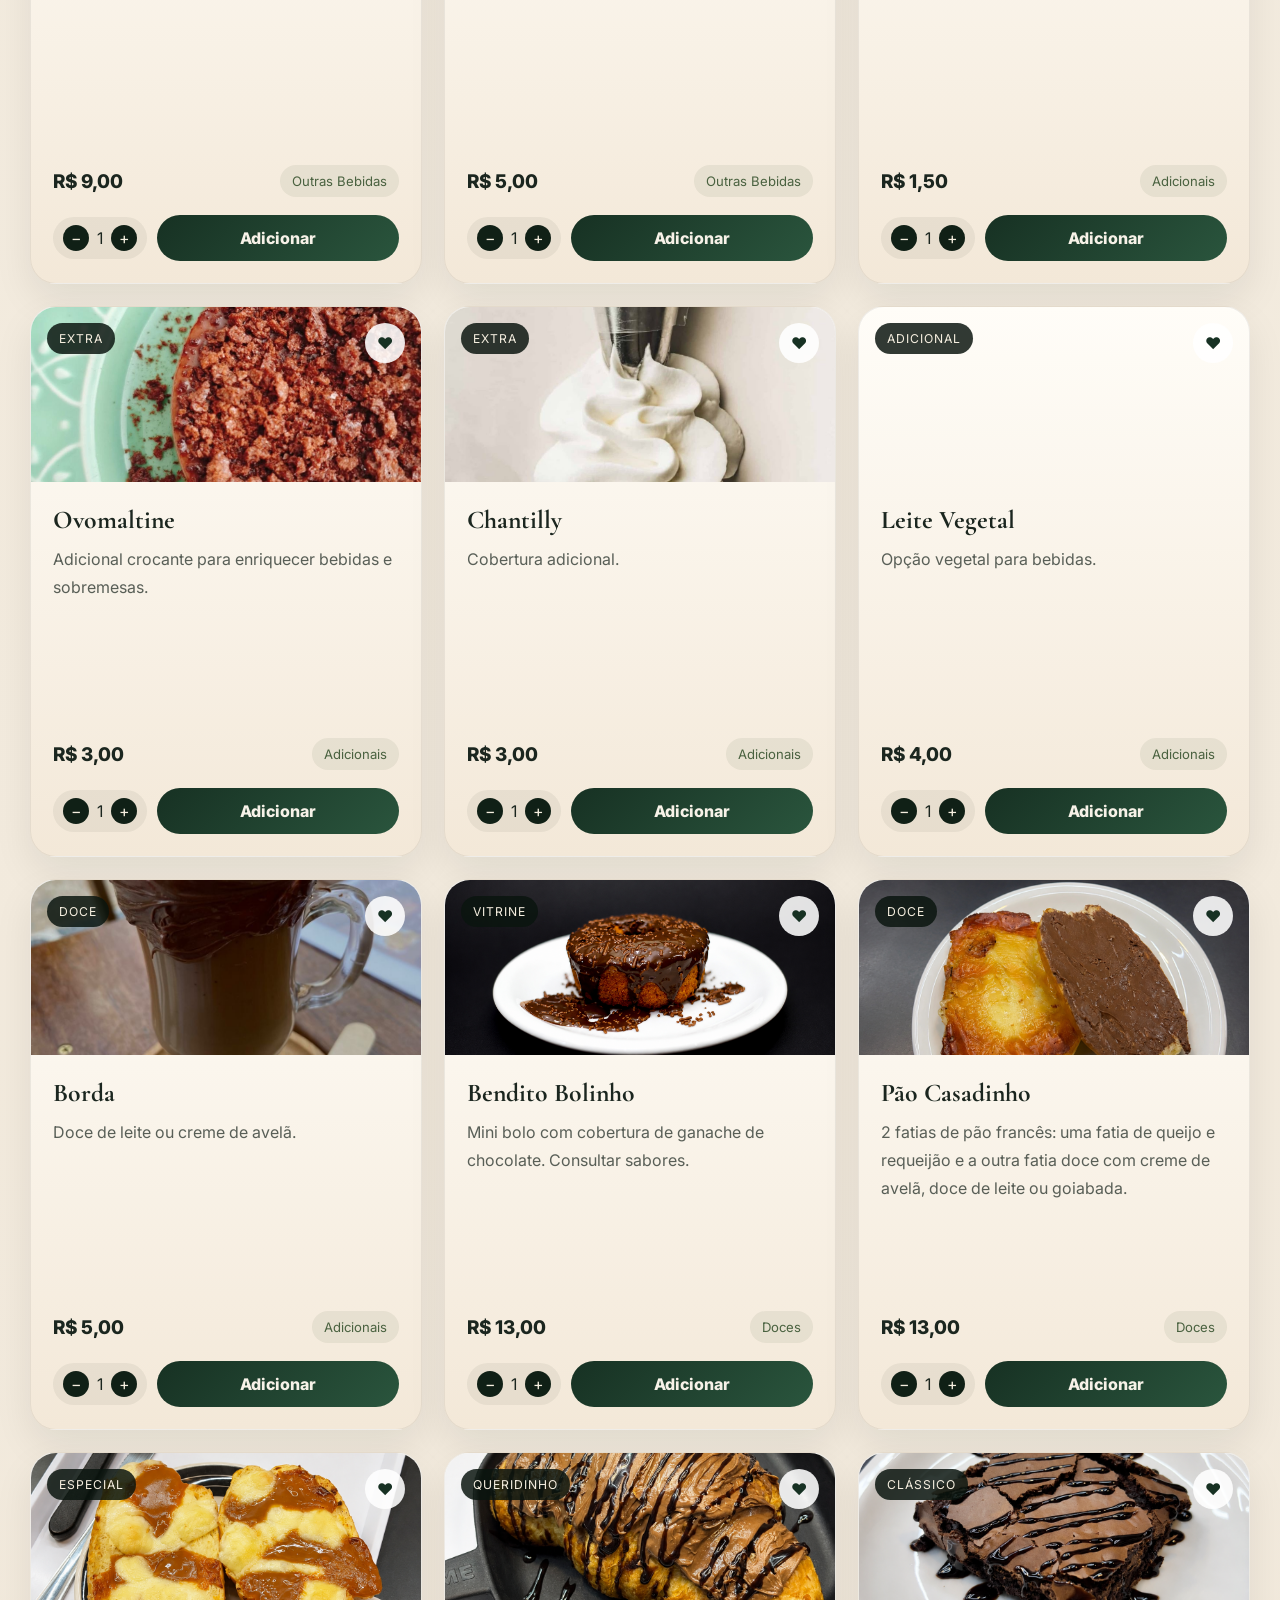
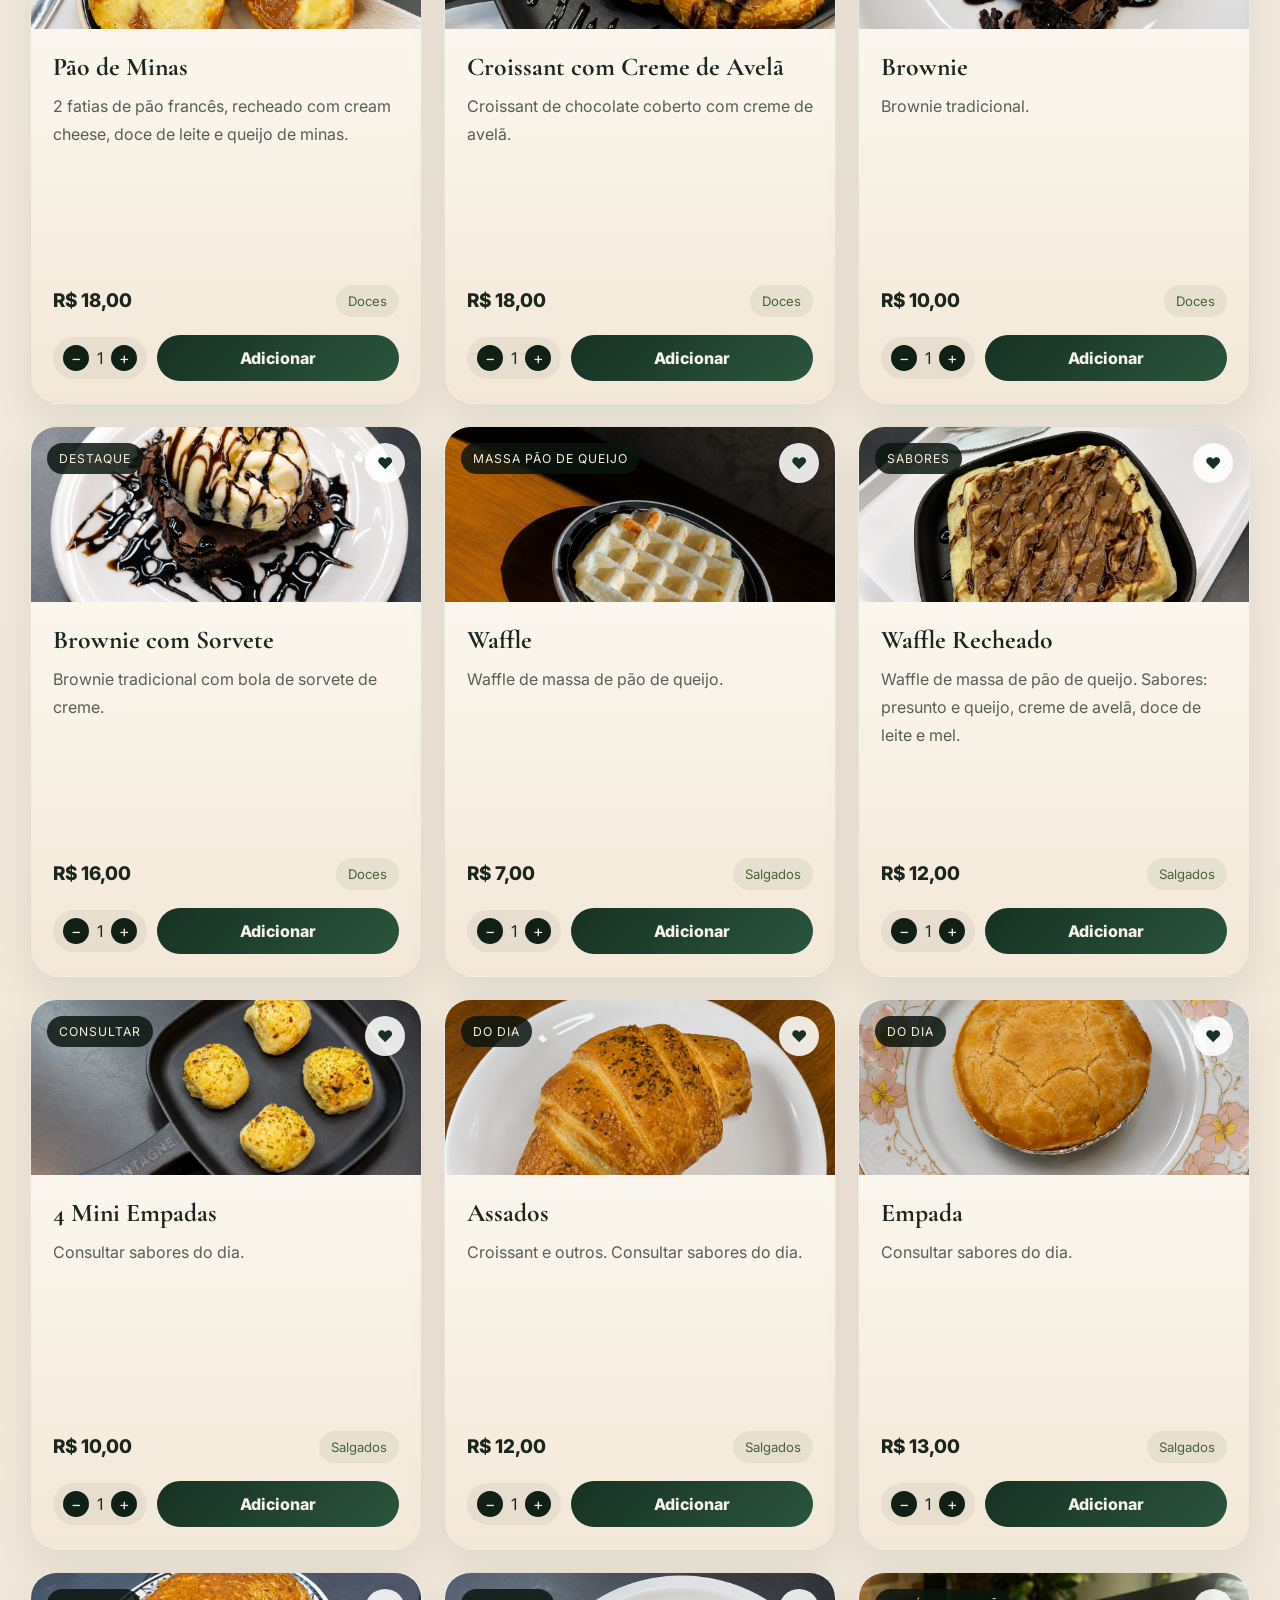
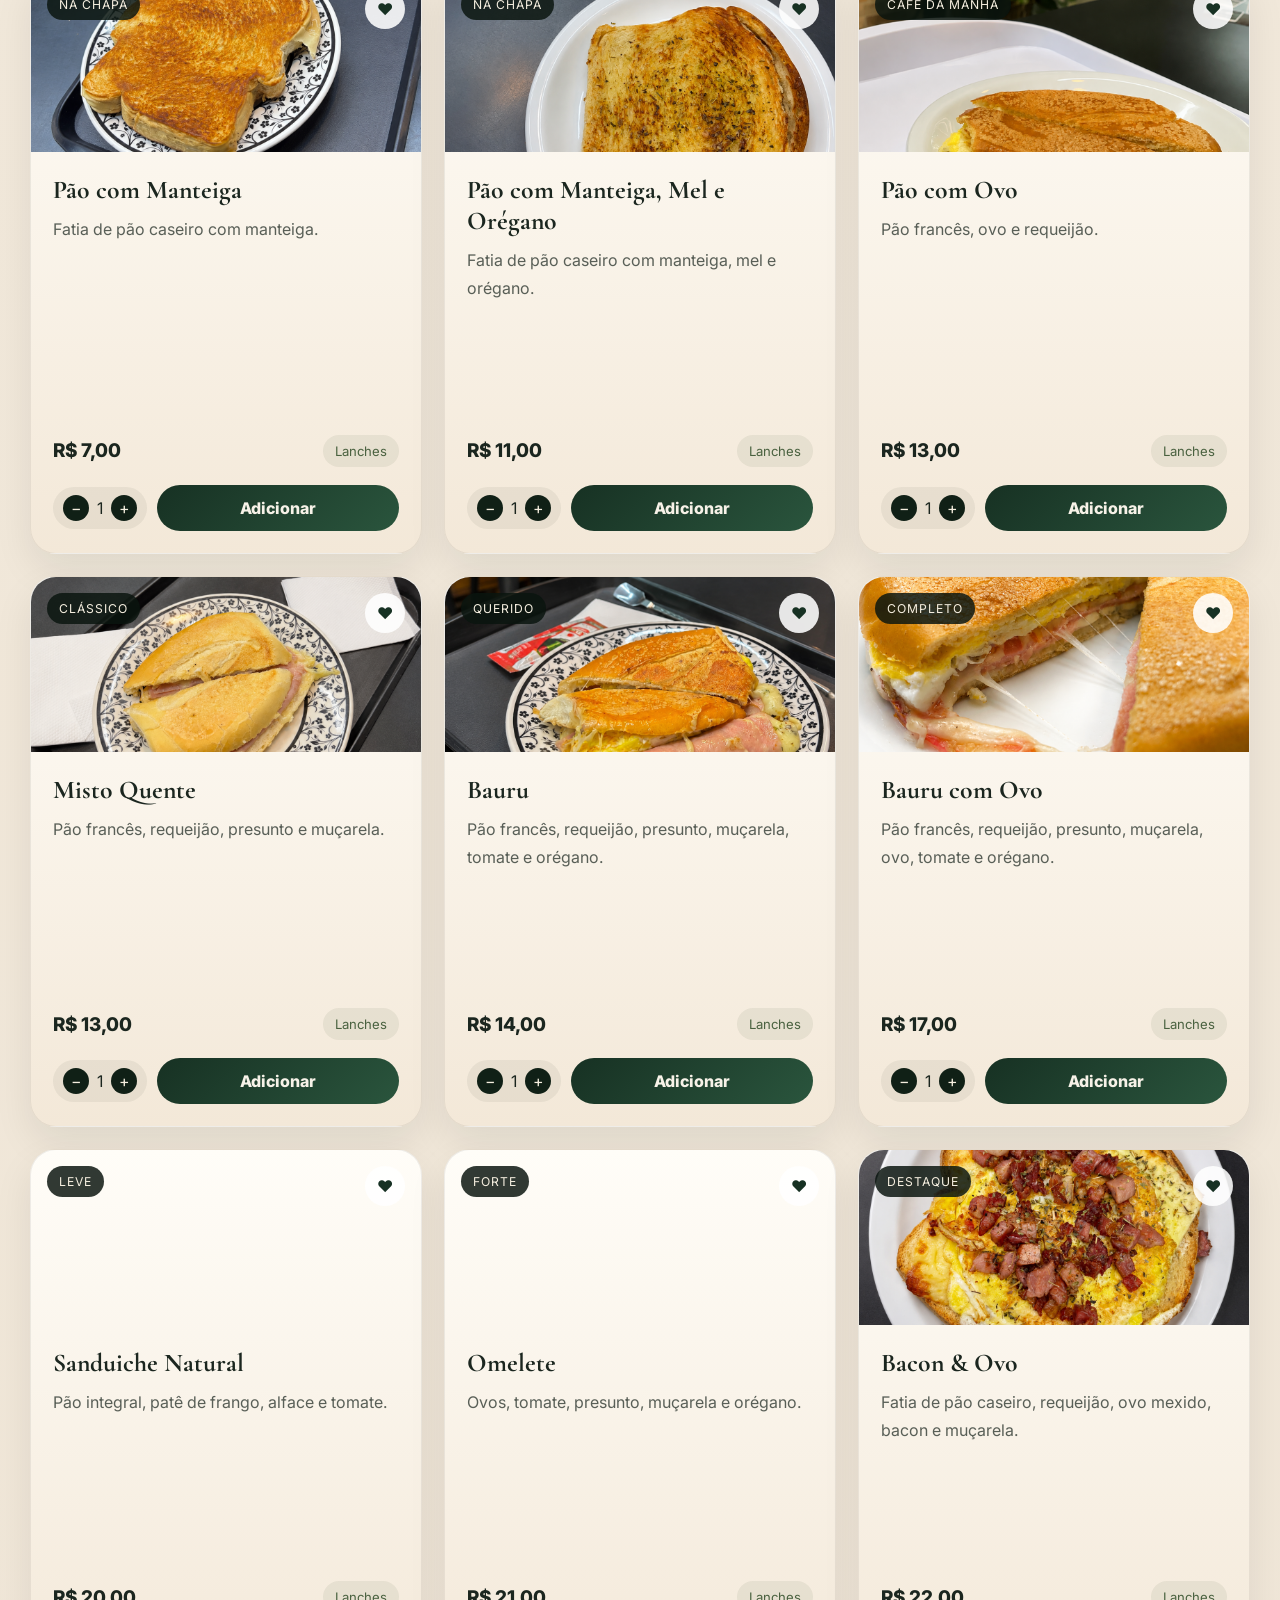
==== commit f2963762: "Sprint 6: alinha site ao cardapio e atualiza fotos" ====
--- a/index.html
+++ b/index.html
@@ -3,8 +3,11 @@
 <head>
   <meta charset="UTF-8" />
   <meta name="viewport" content="width=device-width, initial-scale=1.0" />
-  <title>Bendito Café | Experiência artesanal</title>
-  <meta name="description" content="Bendito Café: cafeteria artesanal com identidade rústica premium, cardápio completo, reservas, vitrine interativa e experiência memorável." />
+  <title>Bendito Café | Experiência artesanal e combos da torcida</title>
+  <meta name="description" content="Bendito Café: cafeteria artesanal com cardápio completo, reservas, vitrine interativa, sebo café e combos temáticos da torcida para a Copa 2026." />
+  <meta name="theme-color" content="#0d4f2b" />
+  <meta property="og:title" content="Bendito Café | Combos da Torcida" />
+  <meta property="og:description" content="Cafés, doces, salgados, livros e uma campanha temática de futebol para viver dias de jogo na Bendito Café." />
   <link rel="preconnect" href="https://fonts.googleapis.com">
   <link rel="preconnect" href="https://fonts.gstatic.com" crossorigin>
   <link href="https://fonts.googleapis.com/css2?family=Cormorant+Garamond:wght@500;600;700&family=Inter:wght@400;500;600;700;800&display=swap" rel="stylesheet">
@@ -13,8 +16,8 @@
 <body>
   <div class="announcement">
     <div class="container announcement__inner">
-      <span>☕ Café especial • ⏰ Funcionamento: Seg a Sáb • 09:00 às 12:00 • 15:00 às 19:00 • 📍 Centro, Paranavaí</span>
-      <button class="ghost-btn" data-scroll="#reservas">Reservar agora</button>
+      <span>⚽ Copa 2026 na Bendito • Combos da torcida • Café, livros e jogo bom • 📍 Centro, Paranavaí</span>
+      <button class="ghost-btn" data-scroll="#copa-2026">Ver campanha</button>
     </div>
   </div>
 
@@ -30,6 +33,7 @@
 
       <nav class="nav" id="nav">
         <a href="#menu">Cardápio</a>
+        <a href="#copa-2026">Copa 2026</a>
         <a href="#experiencia">Experiência</a>
         <a href="#livros">Livros</a>
         <a href="#historia">História</a>
@@ -76,13 +80,14 @@
 
         <div class="hero__actions">
           <button class="primary-btn" data-scroll="#menu">Ver cardápio completo</button>
+          <button class="secondary-btn" data-scroll="#copa-2026">Combos da Torcida</button>
           <button class="secondary-btn" data-scroll="#reservas">Reservar experiência</button>
         </div>
 
         <div class="hero__metrics">
           <article>
-            <strong>50+</strong>
-            <span>sabores para descobrir</span>
+            <strong>60+</strong>
+            <span>sabores e combos para descobrir</span>
           </article>
           <article>
             <strong>8</strong>
@@ -122,6 +127,7 @@
       <span>salgados</span>
       <span>lanches</span>
       <span>livros e leitura</span>
+      <span>combos da torcida</span>
       <span>adicionais</span>
       <span>cafés quentes</span>
       <span>gelados autorais</span>
@@ -133,6 +139,48 @@
 
   <main>
 
+    <section class="section copa-campaign" id="copa-2026" aria-labelledby="copaTitle">
+      <div class="container copa-campaign__grid">
+        <article class="copa-campaign__copy">
+          <span class="eyebrow">Campanha especial</span>
+          <h2 id="copaTitle">Bendito em clima de jogo: combos da torcida para a Copa 2026.</h2>
+          <p>
+            Uma campanha temática de futebol, sem uso de marcas oficiais, feita para chamar público em dias de jogo: visual verde, amarelo e café, ofertas fáceis de pedir, reserva de mesa e chamada rápida para o cardápio.
+          </p>
+          <div class="copa-countdown" id="campaignCountdown" aria-live="polite">Campanha ativa durante a temporada da Copa 2026.</div>
+          <div class="copa-campaign__actions">
+            <button class="primary-btn" data-group="combos-torcida" data-scroll="#menu">Ver combos no cardápio</button>
+            <a class="secondary-btn" href="https://wa.me/5544999057757?text=Ol%C3%A1%2C%20quero%20reservar%20uma%20mesa%20para%20assistir%20ao%20jogo%20na%20Bendito%20Caf%C3%A9." target="_blank" rel="noopener noreferrer">Reservar pelo WhatsApp</a>
+          </div>
+          <small class="campaign-note">Tema inspirado em futebol. Não usa logotipo, mascote, troféu ou identidade oficial de organizações esportivas.</small>
+        </article>
+
+        <div class="copa-combo-grid" aria-label="Combos especiais da torcida">
+          <article class="copa-combo-card main">
+            <span>Mais pedido</span>
+            <h3>Combo Torcida Dupla</h3>
+            <p>2 bebidas + 2 lanches/salgados para acompanhar o jogo sem sair do clima.</p>
+            <strong>R$ 64,00</strong>
+            <button class="small-btn" data-featured-add="combo-torcida-dupla">Adicionar combo</button>
+          </article>
+          <article class="copa-combo-card">
+            <span>Individual</span>
+            <h3>Combo 1º Tempo</h3>
+            <p>Café gelado + salgado para chegar antes da bola rolar.</p>
+            <strong>R$ 29,00</strong>
+            <button class="small-btn" data-featured-add="combo-primeiro-tempo">Adicionar</button>
+          </article>
+          <article class="copa-combo-card">
+            <span>Doce</span>
+            <h3>Combo Intervalo Doce</h3>
+            <p>Bebida especial + brownie para adoçar o intervalo.</p>
+            <strong>R$ 35,00</strong>
+            <button class="small-btn" data-featured-add="combo-intervalo-doce">Adicionar</button>
+          </article>
+        </div>
+      </div>
+    </section>
+
     <section class="section section--light" id="momento-leitura">
       <div class="container intro__grid">
         <article class="intro-card dark">
@@ -202,6 +250,7 @@
             <span class="eyebrow">Cardápio completo</span>
             <h2>Bebidas, doces, salgados e lanches organizados para facilitar a escolha e abrir o apetite.</h2>
           </div>
+          <button class="outline-btn" data-group="combos-torcida" data-scroll="#menu">Combos da Torcida</button>
           <button class="outline-btn" id="seeCartTop">Ver carrinho</button>
         </div>
 
@@ -522,6 +571,7 @@
       <div>
         <h4>Navegação</h4>
         <a href="#menu">Cardápio</a>
+        <a href="#copa-2026">Copa 2026</a>
         <a href="#sobre">Sobre nós</a>
         <a href="#localizacao">Localização</a>
       </div>
@@ -565,7 +615,7 @@
       </div>
 
       <div class="coupon-row">
-        <input type="text" id="couponInput" placeholder="Cupom: BENDITO10" />
+        <input type="text" id="couponInput" placeholder="Cupom: BENDITO10 ou TORCIDA10" />
         <button id="applyCoupon">Aplicar</button>
       </div>
 
--- a/assets/styles.css
+++ b/assets/styles.css
@@ -1440,3 +1440,210 @@
     font-size: .96rem;
   }
 }
+
+/* Sprint 2 — Campanha temática de futebol / Copa 2026 */
+.copa-campaign {
+  position: relative;
+  overflow: hidden;
+  background:
+    radial-gradient(circle at 15% 18%, rgba(255, 218, 55, .22), transparent 26%),
+    radial-gradient(circle at 84% 20%, rgba(19, 156, 87, .2), transparent 30%),
+    linear-gradient(135deg, #07170f 0%, #0d3d24 44%, #102016 100%);
+  border-top: 1px solid rgba(255,255,255,.08);
+  border-bottom: 1px solid rgba(255,255,255,.08);
+}
+
+.copa-campaign::before,
+.copa-campaign::after {
+  content: "";
+  position: absolute;
+  width: 360px;
+  height: 360px;
+  border-radius: 50%;
+  opacity: .22;
+  pointer-events: none;
+}
+
+.copa-campaign::before {
+  left: -130px;
+  bottom: -160px;
+  background:
+    repeating-conic-gradient(from 20deg, rgba(255,255,255,.16) 0 12deg, transparent 12deg 24deg),
+    radial-gradient(circle, transparent 52%, rgba(255,255,255,.14) 53% 56%, transparent 57%);
+}
+
+.copa-campaign::after {
+  right: -110px;
+  top: -170px;
+  background: radial-gradient(circle, rgba(255,214,51,.38), transparent 62%);
+  filter: blur(2px);
+}
+
+.copa-campaign__grid {
+  position: relative;
+  z-index: 1;
+  display: grid;
+  grid-template-columns: .9fr 1.1fr;
+  gap: 34px;
+  align-items: center;
+}
+
+.copa-campaign__copy {
+  padding: 34px;
+  border-radius: 34px;
+  background: rgba(255,255,255,.08);
+  border: 1px solid rgba(255,255,255,.12);
+  box-shadow: 0 24px 70px rgba(0,0,0,.18);
+  backdrop-filter: blur(12px);
+}
+
+.copa-campaign__copy h2 {
+  color: #fff8df;
+}
+
+.copa-campaign__copy p,
+.campaign-note {
+  color: rgba(255,248,224,.78);
+  line-height: 1.8;
+}
+
+.campaign-note {
+  display: block;
+  margin-top: 16px;
+  font-size: .82rem;
+}
+
+.copa-countdown {
+  margin: 24px 0;
+  padding: 16px 18px;
+  border-radius: 18px;
+  background: linear-gradient(135deg, rgba(255,214,51,.22), rgba(255,255,255,.08));
+  border: 1px solid rgba(255,214,51,.28);
+  color: #fff7dc;
+  font-weight: 900;
+  letter-spacing: .02em;
+}
+
+.copa-campaign__actions {
+  display: flex;
+  flex-wrap: wrap;
+  gap: 12px;
+  align-items: center;
+}
+
+.copa-combo-grid {
+  display: grid;
+  grid-template-columns: repeat(2, minmax(0, 1fr));
+  gap: 18px;
+}
+
+.copa-combo-card {
+  position: relative;
+  overflow: hidden;
+  min-height: 255px;
+  display: flex;
+  flex-direction: column;
+  justify-content: flex-end;
+  gap: 10px;
+  padding: 26px;
+  border-radius: 30px;
+  background:
+    linear-gradient(180deg, rgba(8,20,13,.06), rgba(8,20,13,.88)),
+    url('https://images.unsplash.com/photo-1517747614396-d21a78b850e8?q=80&w=1200&auto=format&fit=crop') center/cover;
+  border: 1px solid rgba(255,255,255,.14);
+  box-shadow: 0 22px 60px rgba(0,0,0,.2);
+}
+
+.copa-combo-card:nth-child(2) {
+  background:
+    linear-gradient(180deg, rgba(8,20,13,.08), rgba(8,20,13,.88)),
+    url('https://images.unsplash.com/photo-1505575967455-40e256f73376?q=80&w=1200&auto=format&fit=crop') center/cover;
+}
+
+.copa-combo-card:nth-child(3) {
+  background:
+    linear-gradient(180deg, rgba(8,20,13,.08), rgba(8,20,13,.88)),
+    url('https://images.unsplash.com/photo-1606313564200-e75d5e30476c?q=80&w=1200&auto=format&fit=crop') center/cover;
+}
+
+.copa-combo-card.main {
+  grid-row: span 2;
+  min-height: 528px;
+}
+
+.copa-combo-card::before {
+  content: "⚽";
+  position: absolute;
+  top: 18px;
+  right: 20px;
+  width: 50px;
+  height: 50px;
+  display: grid;
+  place-items: center;
+  border-radius: 50%;
+  background: rgba(255,255,255,.88);
+  box-shadow: 0 14px 30px rgba(0,0,0,.16);
+  font-size: 1.35rem;
+}
+
+.copa-combo-card span {
+  width: fit-content;
+  padding: 8px 12px;
+  border-radius: 999px;
+  background: rgba(255,214,51,.92);
+  color: #152519;
+  font-weight: 900;
+  text-transform: uppercase;
+  letter-spacing: .12em;
+  font-size: .72rem;
+}
+
+.copa-combo-card h3 {
+  margin: 0;
+  color: #fff8df;
+  font-size: clamp(1.65rem, 3vw, 2.45rem);
+}
+
+.copa-combo-card p {
+  margin: 0;
+  color: rgba(255,248,224,.82);
+  line-height: 1.62;
+}
+
+.copa-combo-card strong {
+  color: #ffd633;
+  font-size: 1.25rem;
+}
+
+@media (max-width: 960px) {
+  .copa-campaign__grid {
+    grid-template-columns: 1fr;
+  }
+
+  .copa-combo-card.main {
+    grid-row: auto;
+    min-height: 300px;
+  }
+}
+
+@media (max-width: 680px) {
+  .copa-campaign__copy {
+    padding: 24px;
+    border-radius: 26px;
+  }
+
+  .copa-combo-grid {
+    grid-template-columns: 1fr;
+  }
+
+  .copa-combo-card,
+  .copa-combo-card.main {
+    min-height: 270px;
+  }
+
+  .copa-campaign__actions .primary-btn,
+  .copa-campaign__actions .secondary-btn {
+    width: 100%;
+    justify-content: center;
+  }
+}
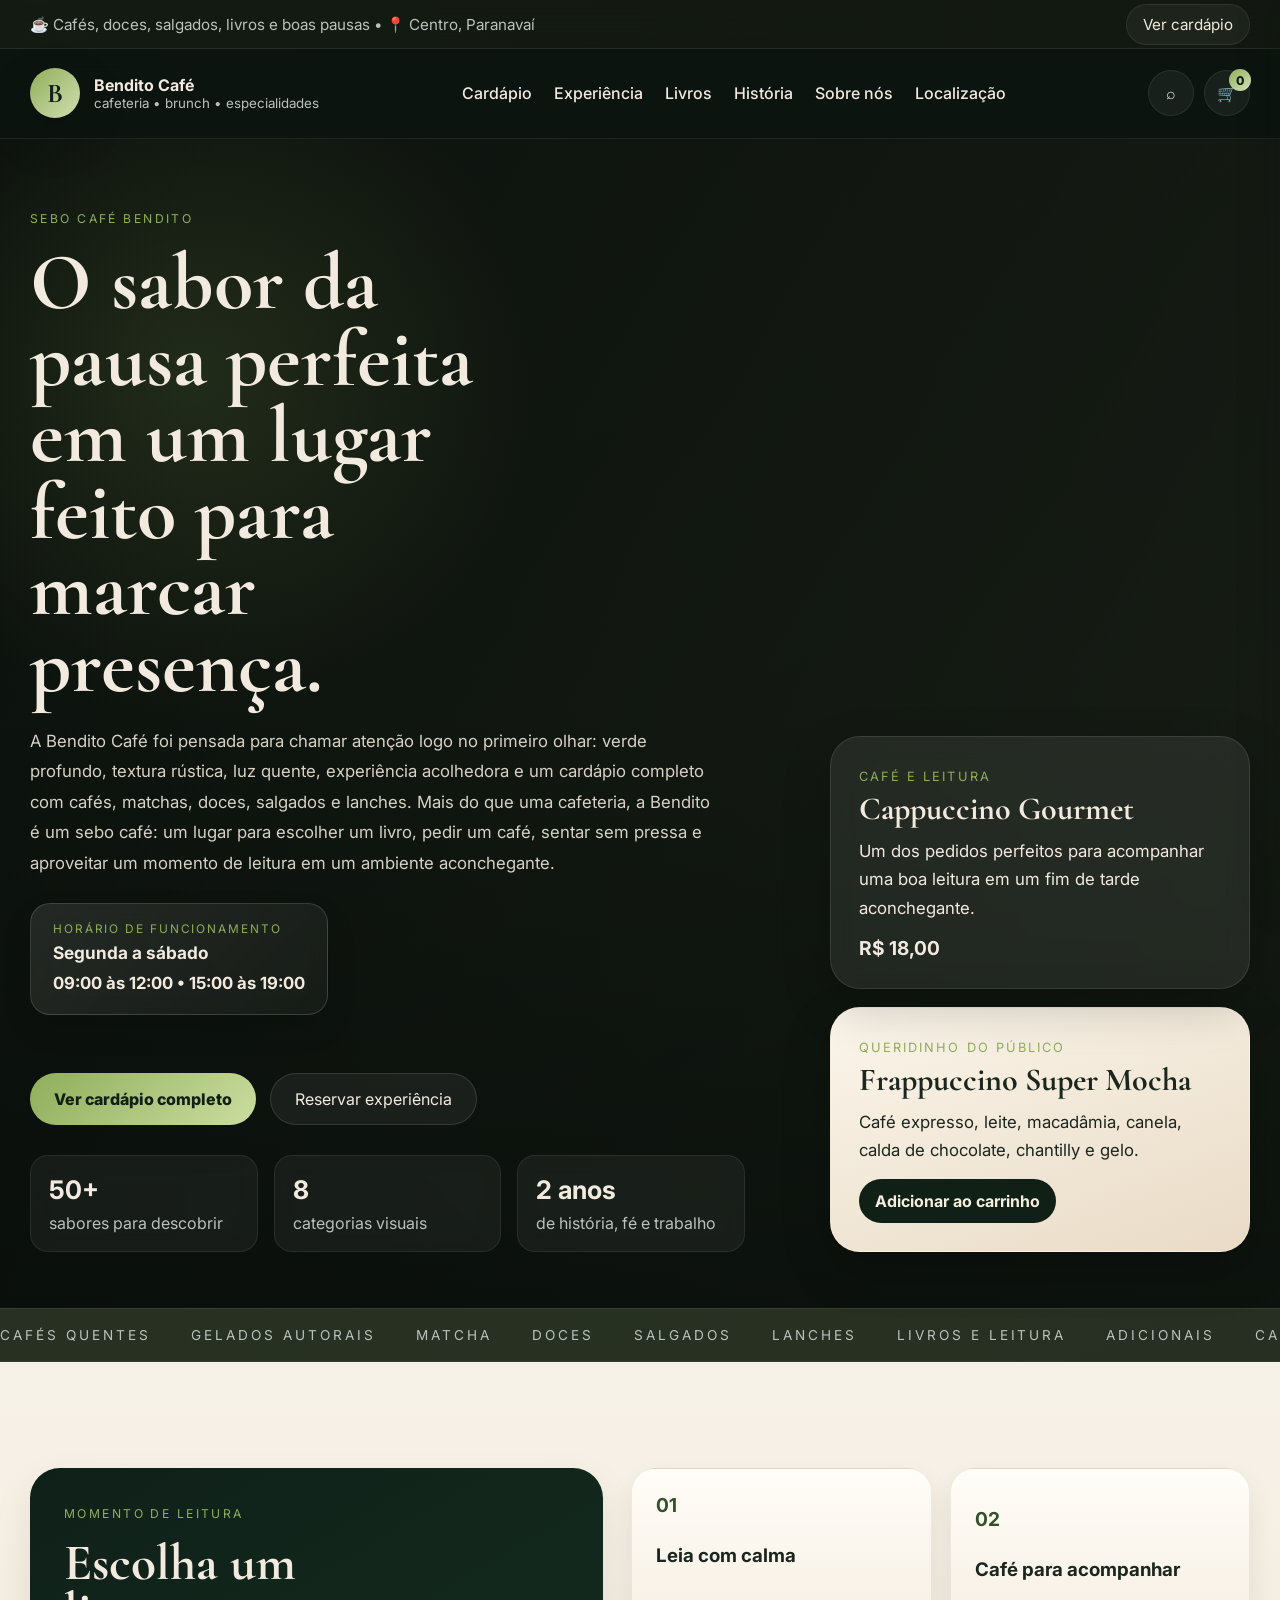
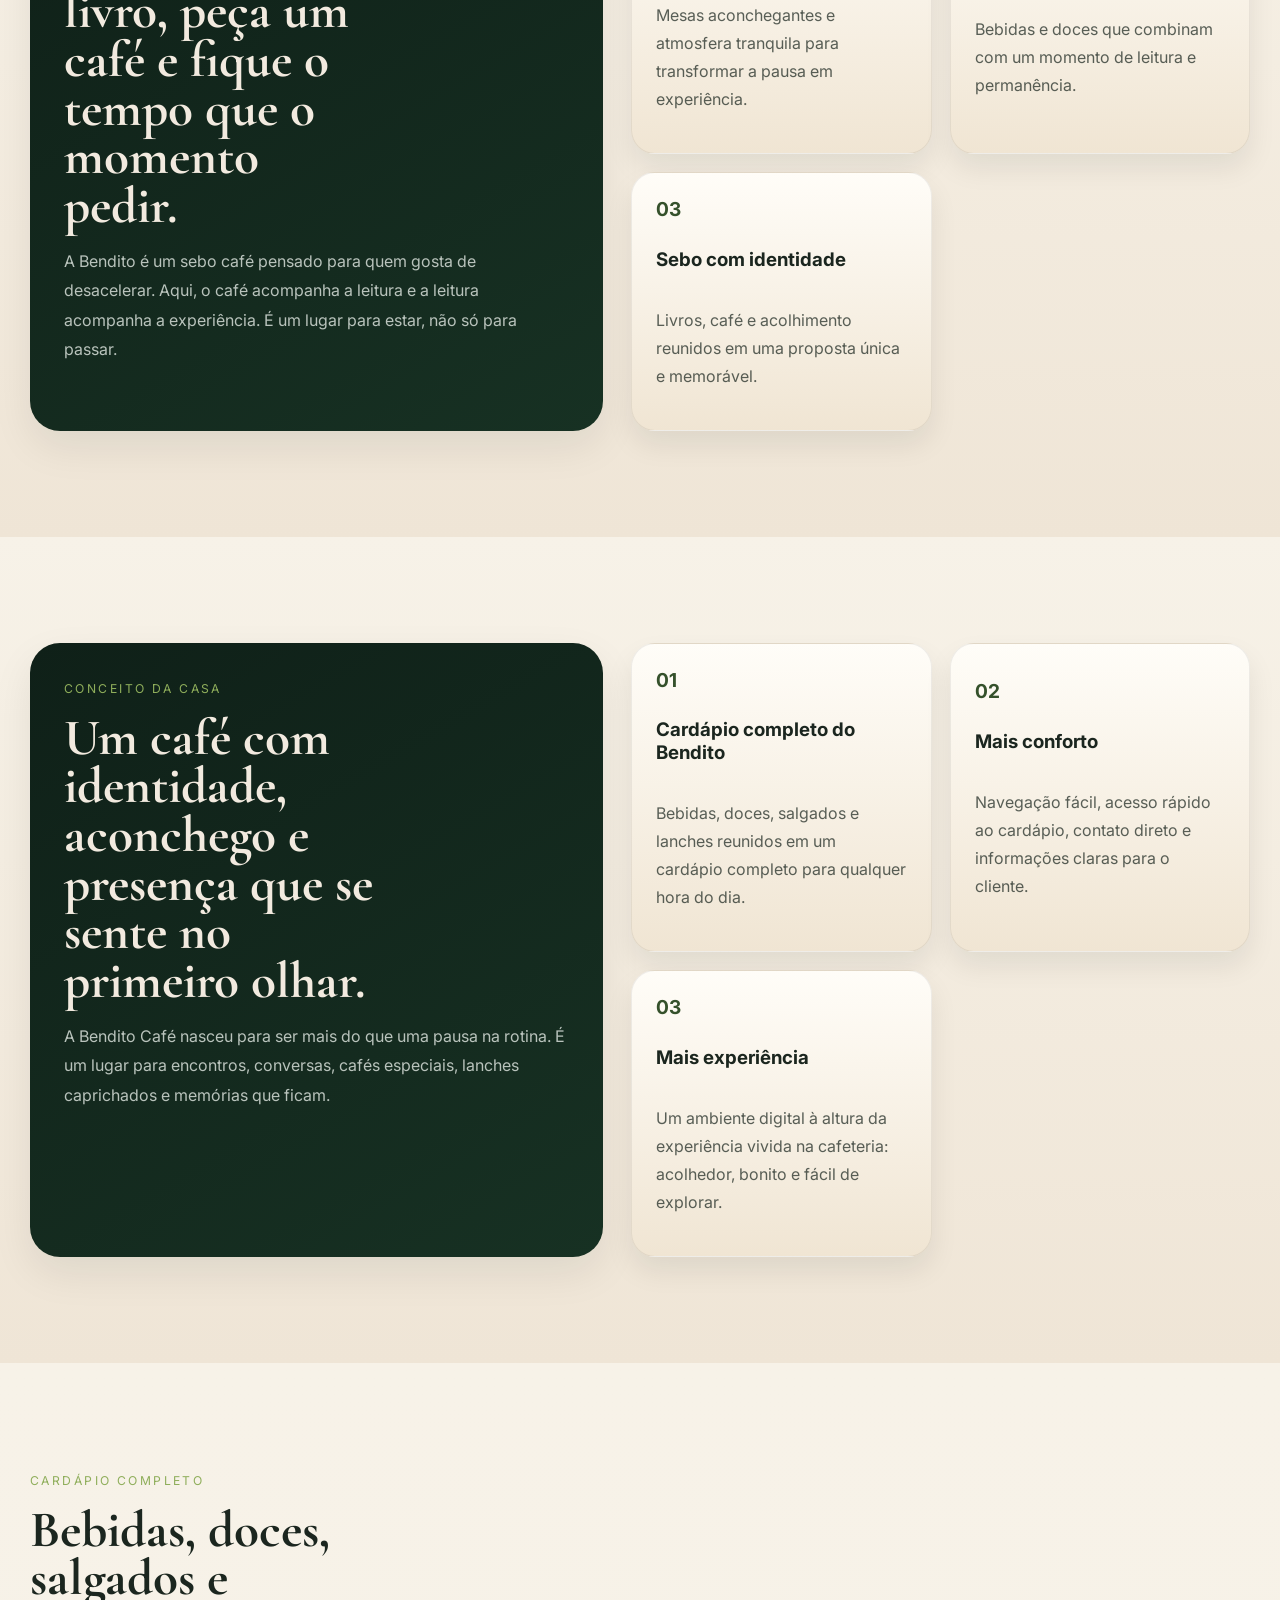
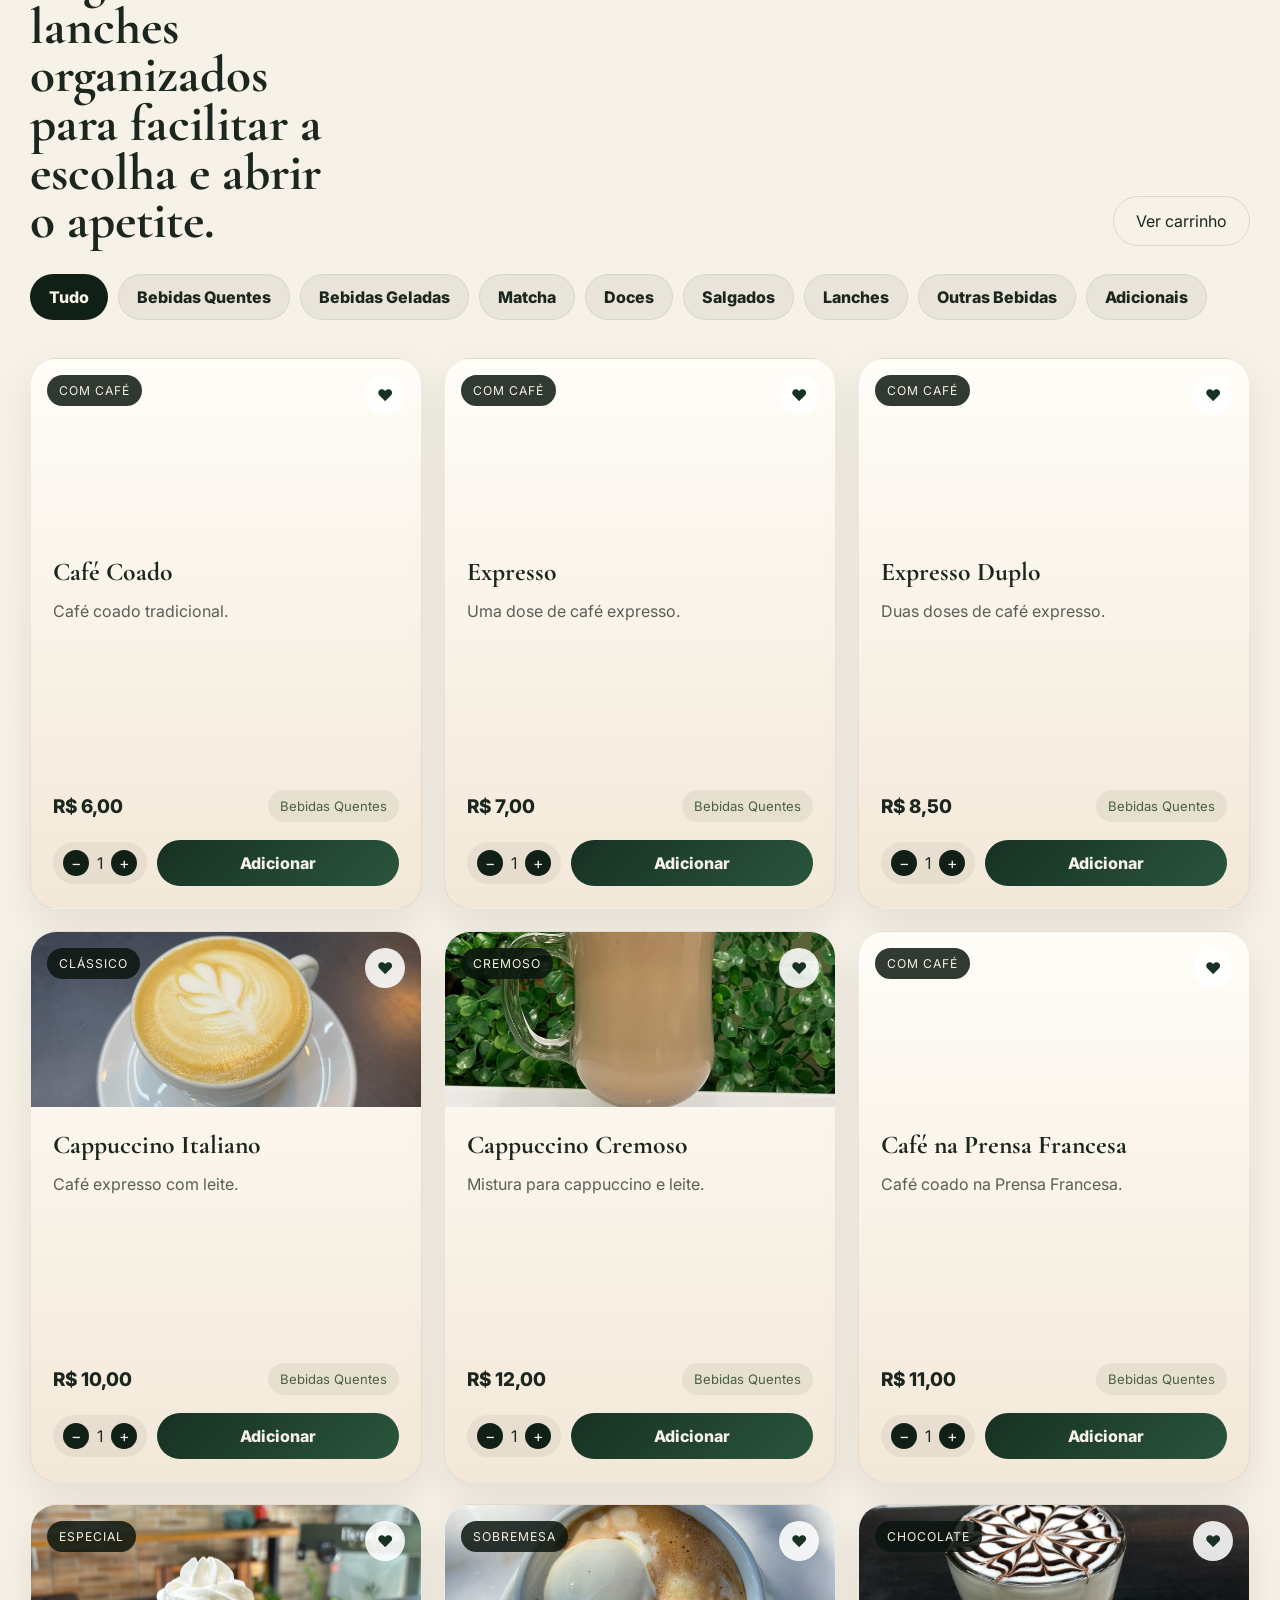
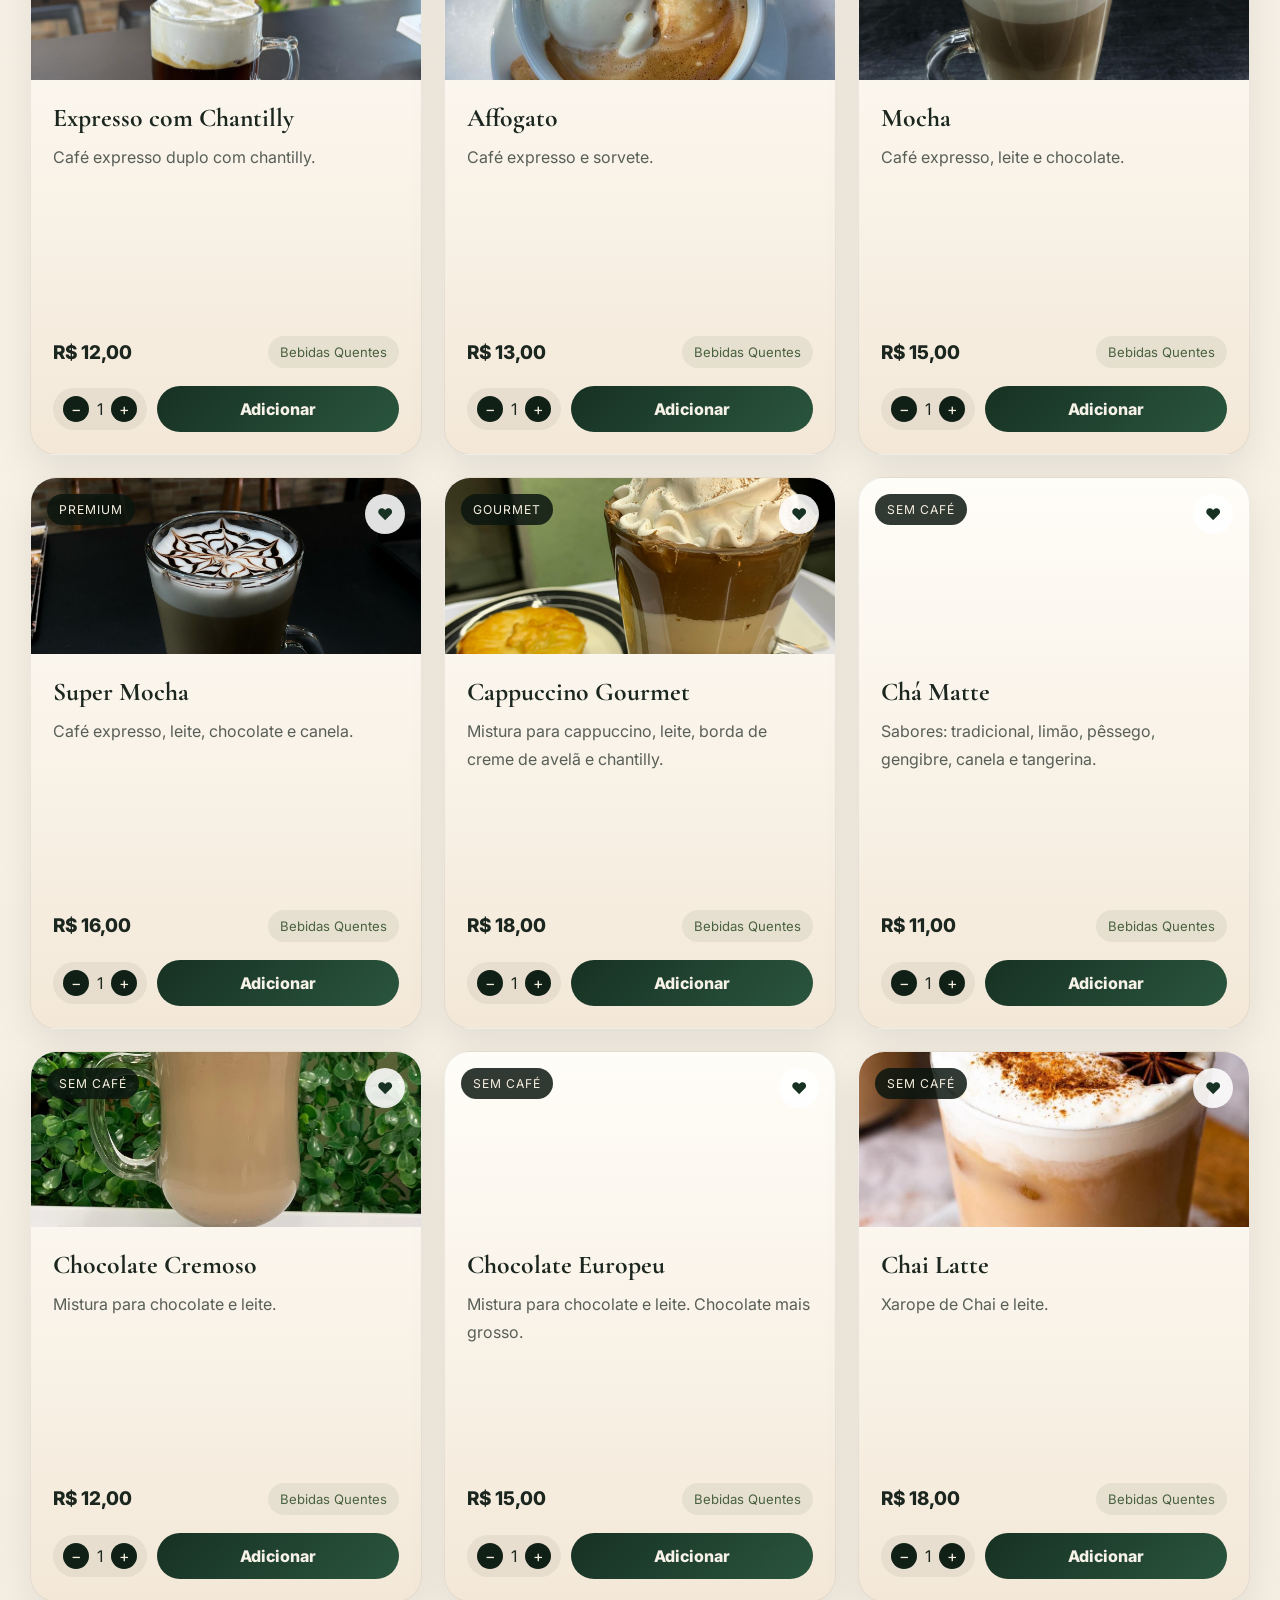
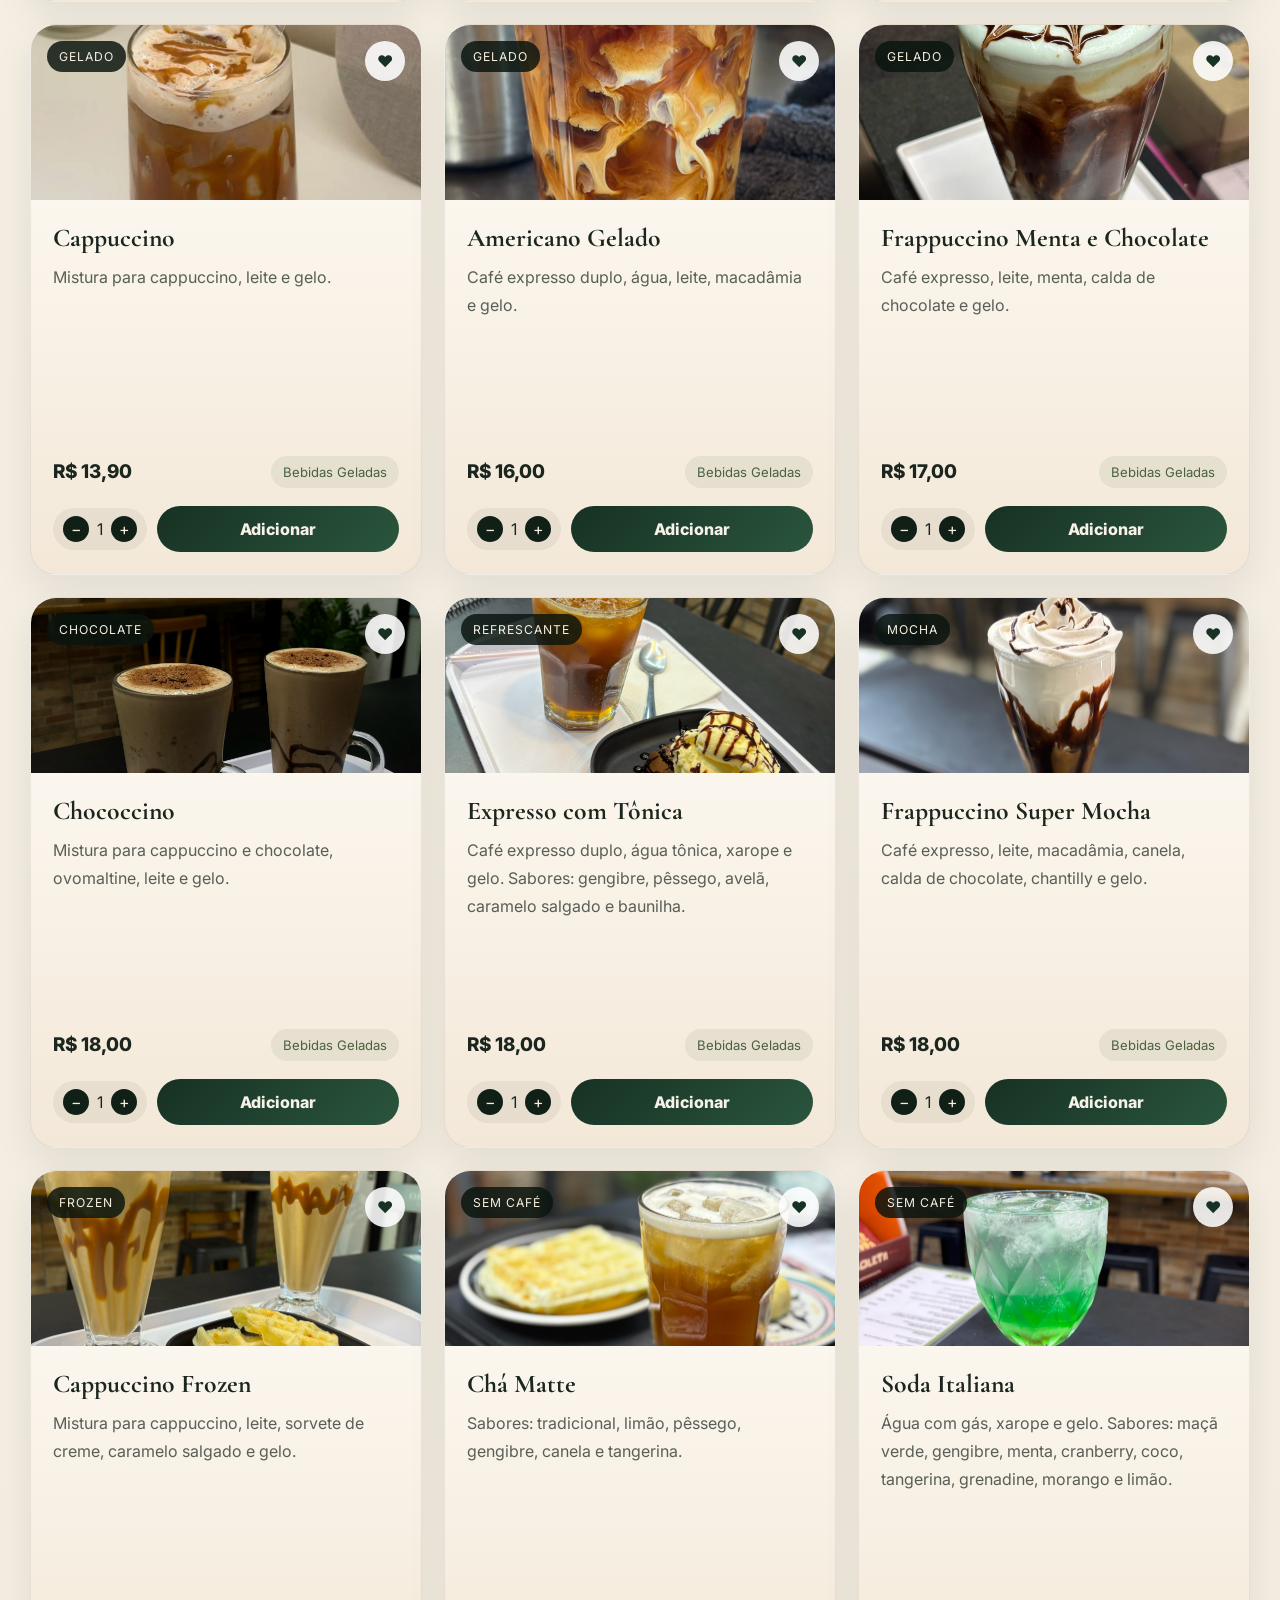
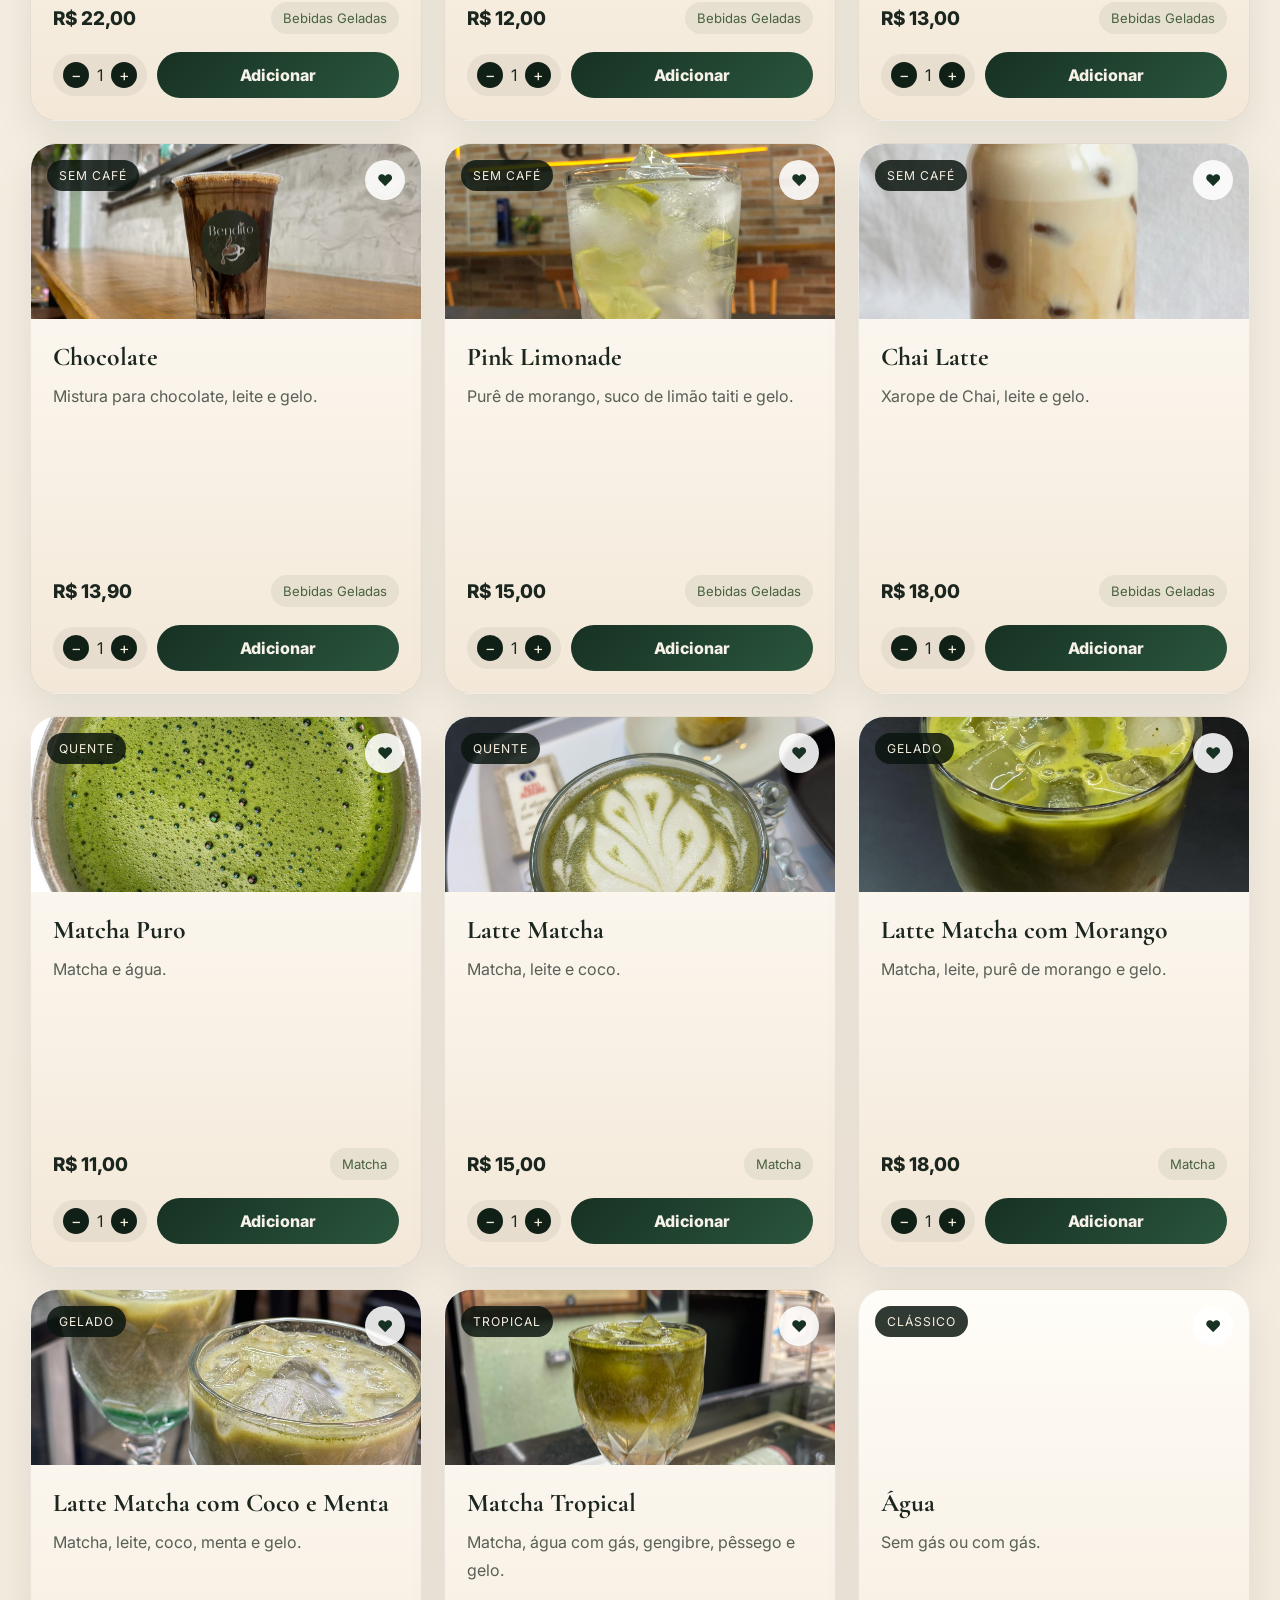
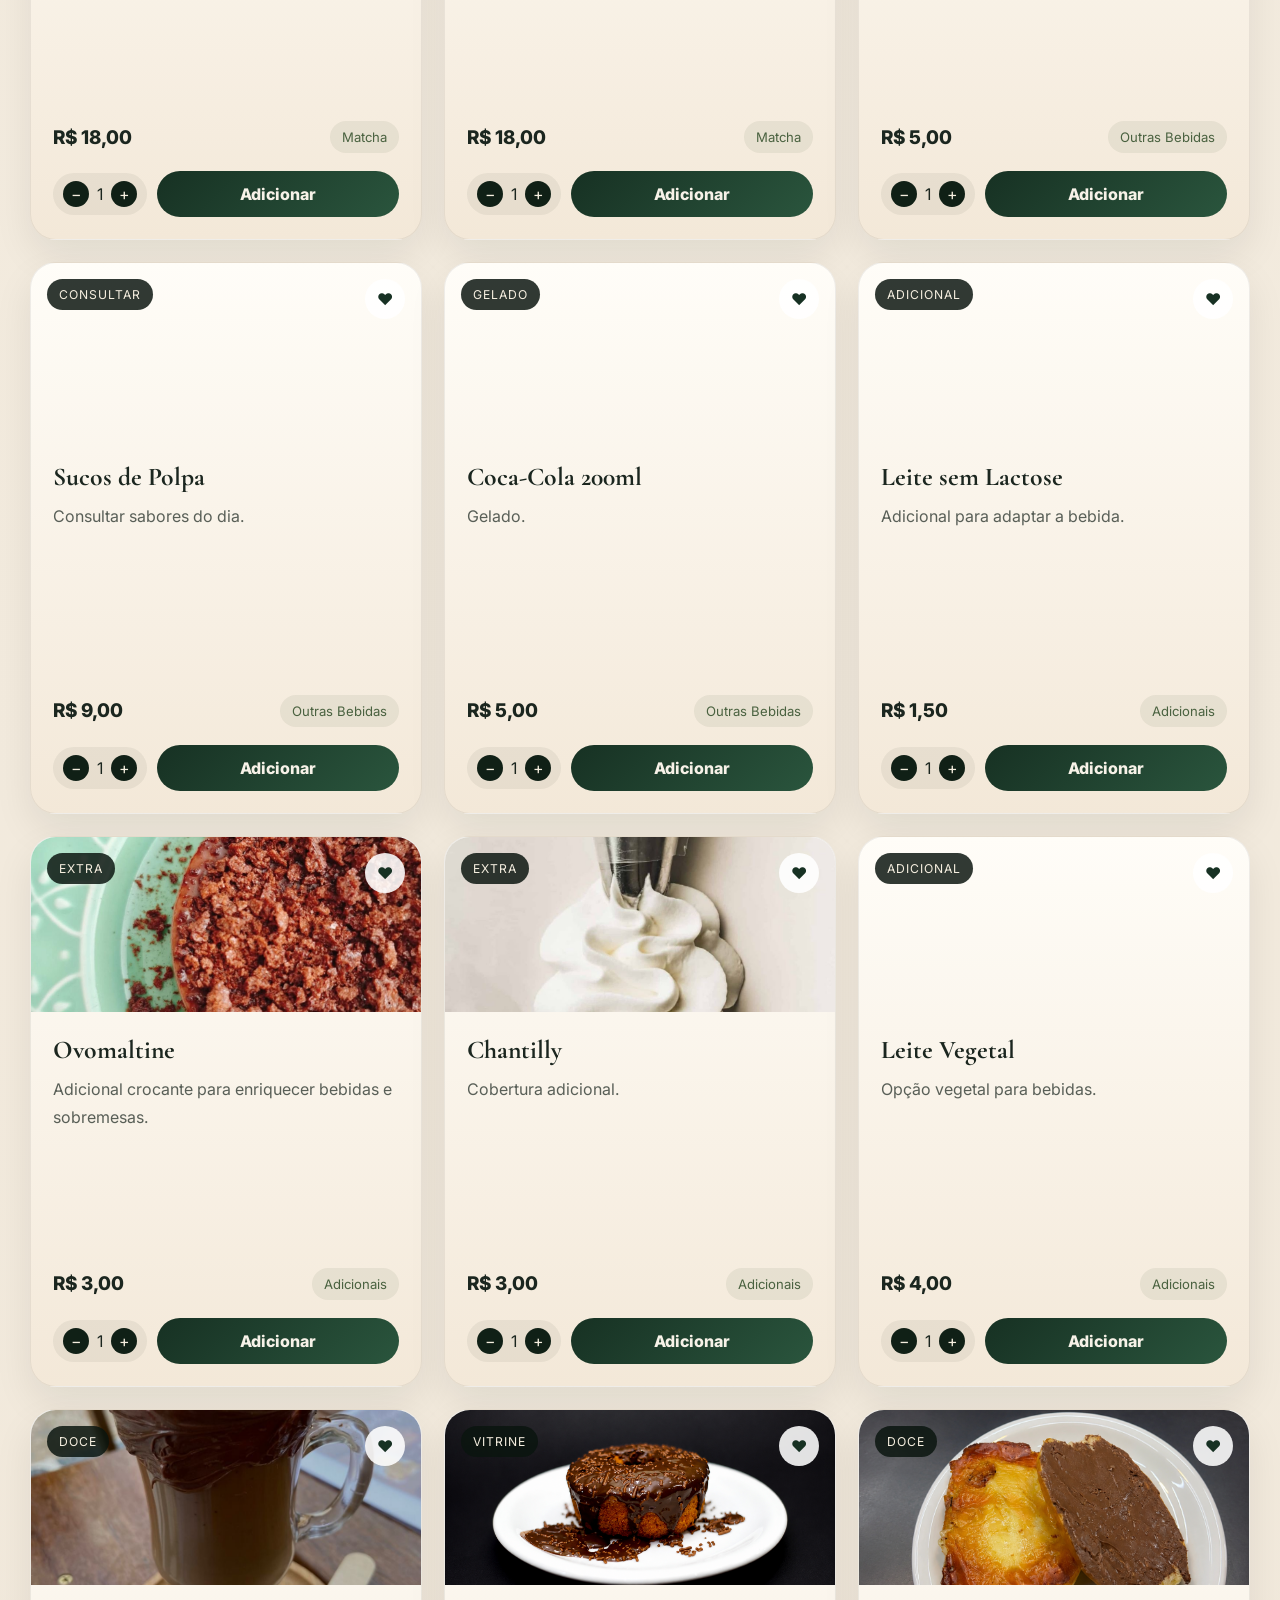
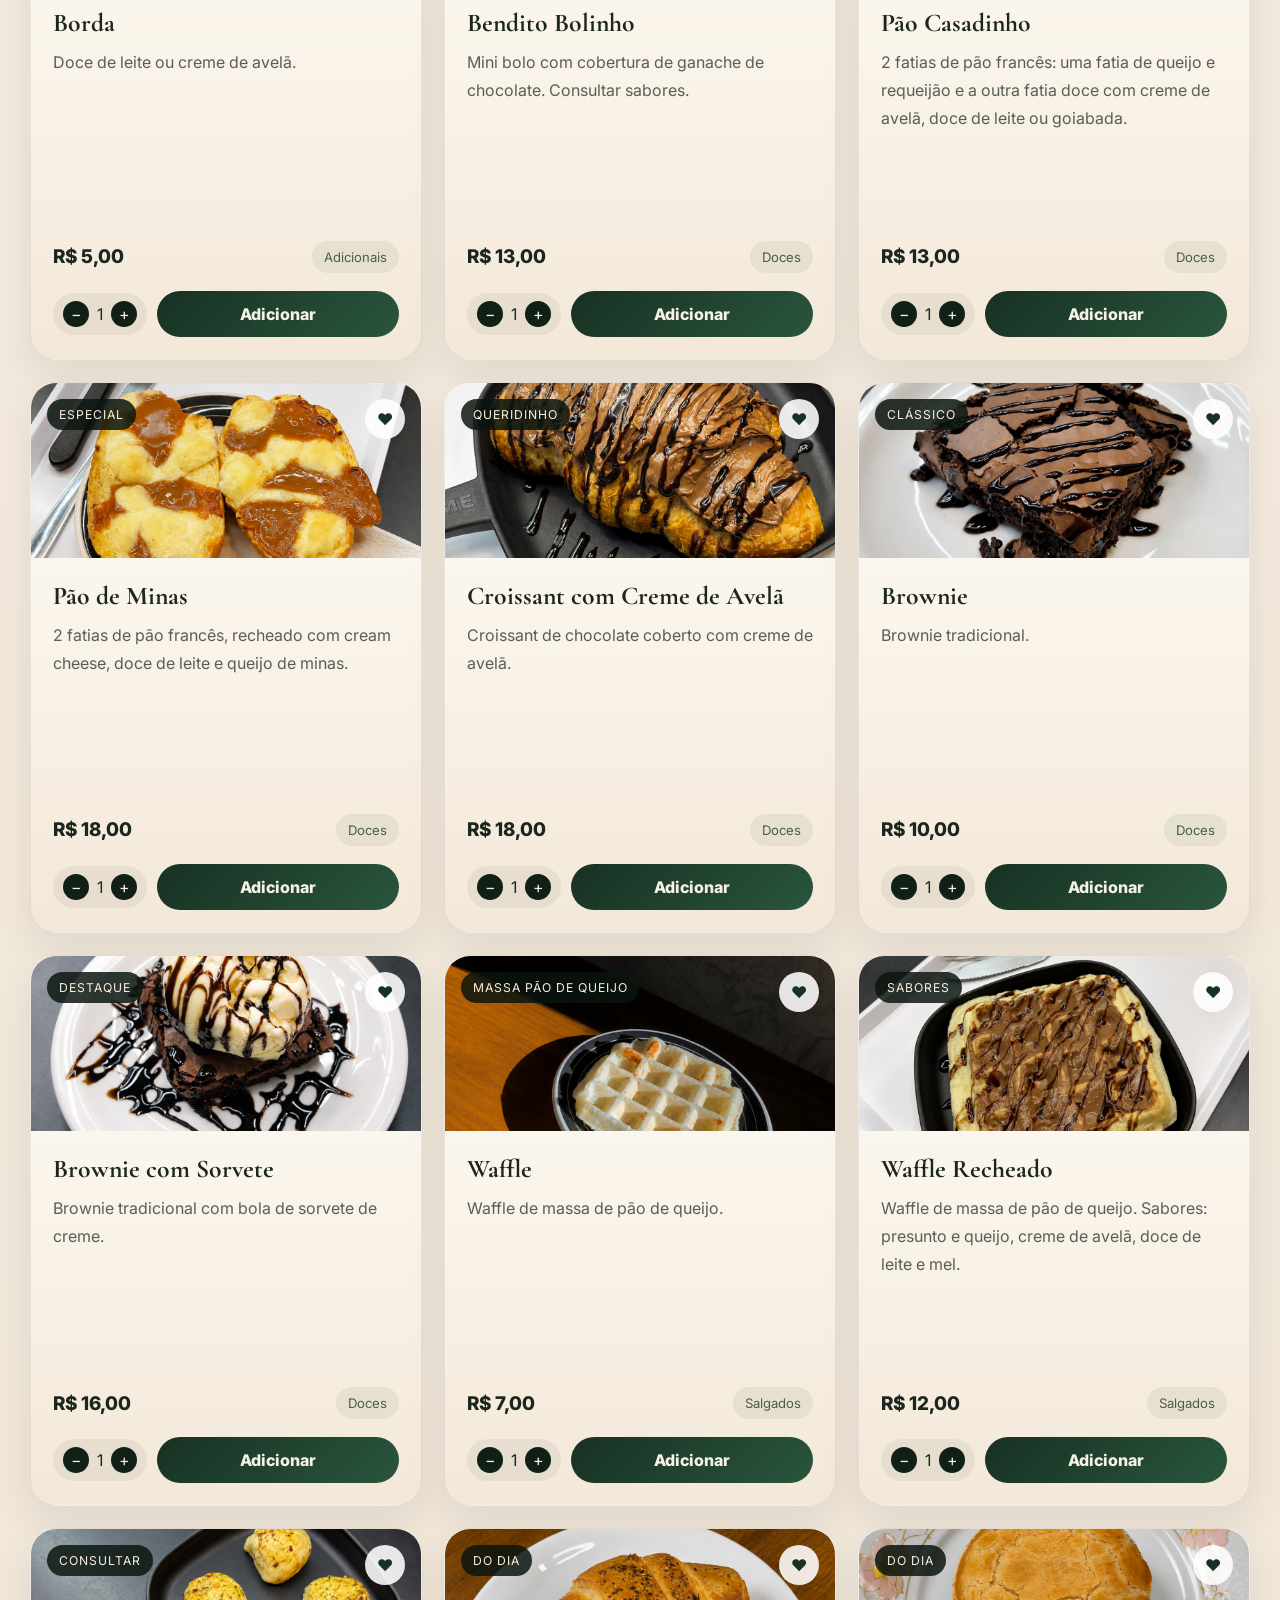
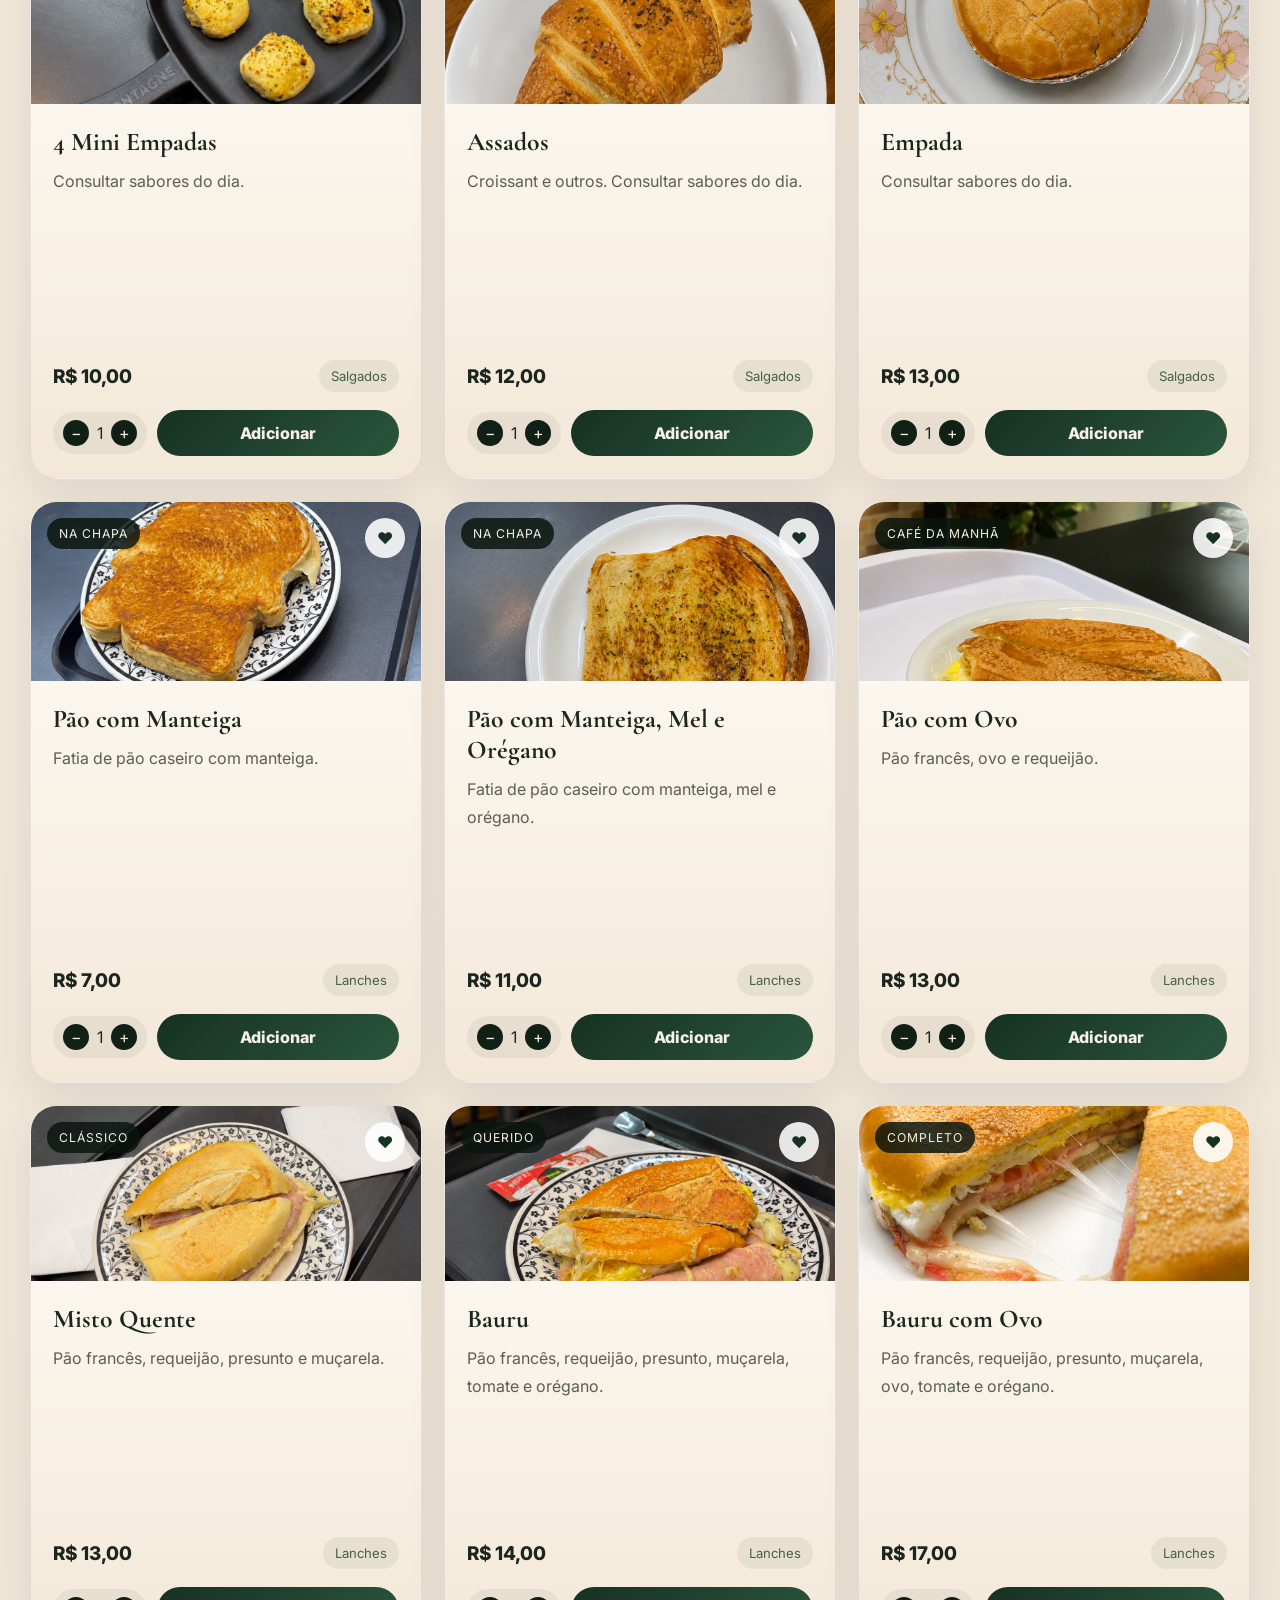
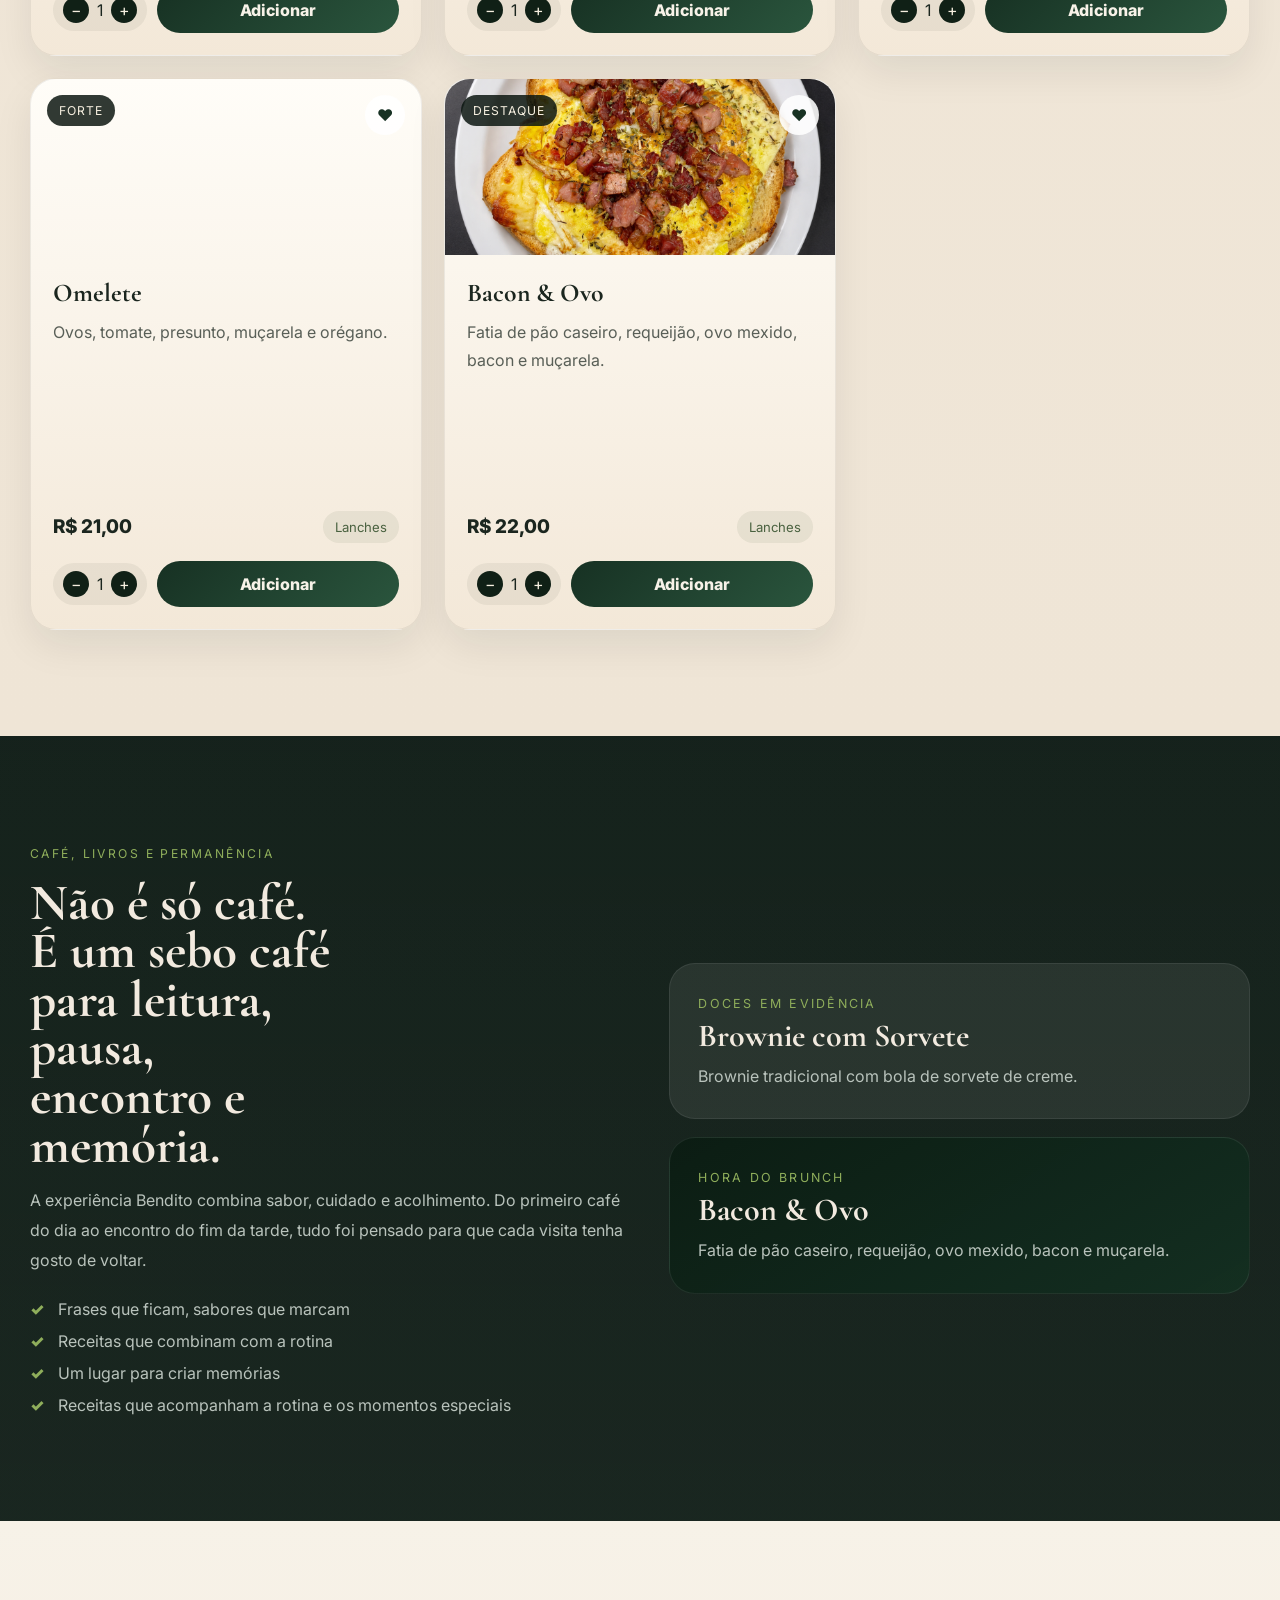
==== commit 5629cf2e: "Sprint 6: alinha site ao cardapio e atualiza fotos" ====
--- a/index.html
+++ b/index.html
@@ -3,11 +3,11 @@
 <head>
   <meta charset="UTF-8" />
   <meta name="viewport" content="width=device-width, initial-scale=1.0" />
-  <title>Bendito Café | Experiência artesanal e combos da torcida</title>
-  <meta name="description" content="Bendito Café: cafeteria artesanal com cardápio completo, reservas, vitrine interativa, sebo café e combos temáticos da torcida para a Copa 2026." />
+  <title>Bendito Café | Cafeteria, brunch e sebo café</title>
+  <meta name="description" content="Bendito Café: cafeteria artesanal com cardápio completo, reservas, doces, salgados, lanches e um espaço acolhedor de sebo café em Paranavaí." />
   <meta name="theme-color" content="#0d4f2b" />
-  <meta property="og:title" content="Bendito Café | Combos da Torcida" />
-  <meta property="og:description" content="Cafés, doces, salgados, livros e uma campanha temática de futebol para viver dias de jogo na Bendito Café." />
+  <meta property="og:title" content="Bendito Café | Cafeteria e sebo café" />
+  <meta property="og:description" content="Cafés, matchas, doces, salgados, lanches e livros em um ambiente acolhedor no centro de Paranavaí." />
   <link rel="preconnect" href="https://fonts.googleapis.com">
   <link rel="preconnect" href="https://fonts.gstatic.com" crossorigin>
   <link href="https://fonts.googleapis.com/css2?family=Cormorant+Garamond:wght@500;600;700&family=Inter:wght@400;500;600;700;800&display=swap" rel="stylesheet">
@@ -16,8 +16,8 @@
 <body>
   <div class="announcement">
     <div class="container announcement__inner">
-      <span>⚽ Copa 2026 na Bendito • Combos da torcida • Café, livros e jogo bom • 📍 Centro, Paranavaí</span>
-      <button class="ghost-btn" data-scroll="#copa-2026">Ver campanha</button>
+      <span>☕ Cafés, doces, salgados, livros e boas pausas • 📍 Centro, Paranavaí</span>
+      <button class="ghost-btn" data-scroll="#menu">Ver cardápio</button>
     </div>
   </div>
 
@@ -33,7 +33,6 @@
 
       <nav class="nav" id="nav">
         <a href="#menu">Cardápio</a>
-        <a href="#copa-2026">Copa 2026</a>
         <a href="#experiencia">Experiência</a>
         <a href="#livros">Livros</a>
         <a href="#historia">História</a>
@@ -80,14 +79,13 @@
 
         <div class="hero__actions">
           <button class="primary-btn" data-scroll="#menu">Ver cardápio completo</button>
-          <button class="secondary-btn" data-scroll="#copa-2026">Combos da Torcida</button>
           <button class="secondary-btn" data-scroll="#reservas">Reservar experiência</button>
         </div>
 
         <div class="hero__metrics">
           <article>
-            <strong>60+</strong>
-            <span>sabores e combos para descobrir</span>
+            <strong>50+</strong>
+            <span>sabores para descobrir</span>
           </article>
           <article>
             <strong>8</strong>
@@ -127,7 +125,6 @@
       <span>salgados</span>
       <span>lanches</span>
       <span>livros e leitura</span>
-      <span>combos da torcida</span>
       <span>adicionais</span>
       <span>cafés quentes</span>
       <span>gelados autorais</span>
@@ -138,49 +135,6 @@
   </section>
 
   <main>
-
-    <section class="section copa-campaign" id="copa-2026" aria-labelledby="copaTitle">
-      <div class="container copa-campaign__grid">
-        <article class="copa-campaign__copy">
-          <span class="eyebrow">Campanha especial</span>
-          <h2 id="copaTitle">Bendito em clima de jogo: combos da torcida para a Copa 2026.</h2>
-          <p>
-            Uma campanha temática de futebol, sem uso de marcas oficiais, feita para chamar público em dias de jogo: visual verde, amarelo e café, ofertas fáceis de pedir, reserva de mesa e chamada rápida para o cardápio.
-          </p>
-          <div class="copa-countdown" id="campaignCountdown" aria-live="polite">Campanha ativa durante a temporada da Copa 2026.</div>
-          <div class="copa-campaign__actions">
-            <button class="primary-btn" data-group="combos-torcida" data-scroll="#menu">Ver combos no cardápio</button>
-            <a class="secondary-btn" href="https://wa.me/5544999057757?text=Ol%C3%A1%2C%20quero%20reservar%20uma%20mesa%20para%20assistir%20ao%20jogo%20na%20Bendito%20Caf%C3%A9." target="_blank" rel="noopener noreferrer">Reservar pelo WhatsApp</a>
-          </div>
-          <small class="campaign-note">Tema inspirado em futebol. Não usa logotipo, mascote, troféu ou identidade oficial de organizações esportivas.</small>
-        </article>
-
-        <div class="copa-combo-grid" aria-label="Combos especiais da torcida">
-          <article class="copa-combo-card main">
-            <span>Mais pedido</span>
-            <h3>Combo Torcida Dupla</h3>
-            <p>2 bebidas + 2 lanches/salgados para acompanhar o jogo sem sair do clima.</p>
-            <strong>R$ 64,00</strong>
-            <button class="small-btn" data-featured-add="combo-torcida-dupla">Adicionar combo</button>
-          </article>
-          <article class="copa-combo-card">
-            <span>Individual</span>
-            <h3>Combo 1º Tempo</h3>
-            <p>Café gelado + salgado para chegar antes da bola rolar.</p>
-            <strong>R$ 29,00</strong>
-            <button class="small-btn" data-featured-add="combo-primeiro-tempo">Adicionar</button>
-          </article>
-          <article class="copa-combo-card">
-            <span>Doce</span>
-            <h3>Combo Intervalo Doce</h3>
-            <p>Bebida especial + brownie para adoçar o intervalo.</p>
-            <strong>R$ 35,00</strong>
-            <button class="small-btn" data-featured-add="combo-intervalo-doce">Adicionar</button>
-          </article>
-        </div>
-      </div>
-    </section>
-
     <section class="section section--light" id="momento-leitura">
       <div class="container intro__grid">
         <article class="intro-card dark">
@@ -250,7 +204,6 @@
             <span class="eyebrow">Cardápio completo</span>
             <h2>Bebidas, doces, salgados e lanches organizados para facilitar a escolha e abrir o apetite.</h2>
           </div>
-          <button class="outline-btn" data-group="combos-torcida" data-scroll="#menu">Combos da Torcida</button>
           <button class="outline-btn" id="seeCartTop">Ver carrinho</button>
         </div>
 
@@ -571,7 +524,6 @@
       <div>
         <h4>Navegação</h4>
         <a href="#menu">Cardápio</a>
-        <a href="#copa-2026">Copa 2026</a>
         <a href="#sobre">Sobre nós</a>
         <a href="#localizacao">Localização</a>
       </div>
@@ -615,7 +567,7 @@
       </div>
 
       <div class="coupon-row">
-        <input type="text" id="couponInput" placeholder="Cupom: BENDITO10 ou TORCIDA10" />
+        <input type="text" id="couponInput" placeholder="Cupom: BENDITO10" />
         <button id="applyCoupon">Aplicar</button>
       </div>
 
--- a/assets/styles.css
+++ b/assets/styles.css
@@ -1440,210 +1440,3 @@
     font-size: .96rem;
   }
 }
-
-/* Sprint 2 — Campanha temática de futebol / Copa 2026 */
-.copa-campaign {
-  position: relative;
-  overflow: hidden;
-  background:
-    radial-gradient(circle at 15% 18%, rgba(255, 218, 55, .22), transparent 26%),
-    radial-gradient(circle at 84% 20%, rgba(19, 156, 87, .2), transparent 30%),
-    linear-gradient(135deg, #07170f 0%, #0d3d24 44%, #102016 100%);
-  border-top: 1px solid rgba(255,255,255,.08);
-  border-bottom: 1px solid rgba(255,255,255,.08);
-}
-
-.copa-campaign::before,
-.copa-campaign::after {
-  content: "";
-  position: absolute;
-  width: 360px;
-  height: 360px;
-  border-radius: 50%;
-  opacity: .22;
-  pointer-events: none;
-}
-
-.copa-campaign::before {
-  left: -130px;
-  bottom: -160px;
-  background:
-    repeating-conic-gradient(from 20deg, rgba(255,255,255,.16) 0 12deg, transparent 12deg 24deg),
-    radial-gradient(circle, transparent 52%, rgba(255,255,255,.14) 53% 56%, transparent 57%);
-}
-
-.copa-campaign::after {
-  right: -110px;
-  top: -170px;
-  background: radial-gradient(circle, rgba(255,214,51,.38), transparent 62%);
-  filter: blur(2px);
-}
-
-.copa-campaign__grid {
-  position: relative;
-  z-index: 1;
-  display: grid;
-  grid-template-columns: .9fr 1.1fr;
-  gap: 34px;
-  align-items: center;
-}
-
-.copa-campaign__copy {
-  padding: 34px;
-  border-radius: 34px;
-  background: rgba(255,255,255,.08);
-  border: 1px solid rgba(255,255,255,.12);
-  box-shadow: 0 24px 70px rgba(0,0,0,.18);
-  backdrop-filter: blur(12px);
-}
-
-.copa-campaign__copy h2 {
-  color: #fff8df;
-}
-
-.copa-campaign__copy p,
-.campaign-note {
-  color: rgba(255,248,224,.78);
-  line-height: 1.8;
-}
-
-.campaign-note {
-  display: block;
-  margin-top: 16px;
-  font-size: .82rem;
-}
-
-.copa-countdown {
-  margin: 24px 0;
-  padding: 16px 18px;
-  border-radius: 18px;
-  background: linear-gradient(135deg, rgba(255,214,51,.22), rgba(255,255,255,.08));
-  border: 1px solid rgba(255,214,51,.28);
-  color: #fff7dc;
-  font-weight: 900;
-  letter-spacing: .02em;
-}
-
-.copa-campaign__actions {
-  display: flex;
-  flex-wrap: wrap;
-  gap: 12px;
-  align-items: center;
-}
-
-.copa-combo-grid {
-  display: grid;
-  grid-template-columns: repeat(2, minmax(0, 1fr));
-  gap: 18px;
-}
-
-.copa-combo-card {
-  position: relative;
-  overflow: hidden;
-  min-height: 255px;
-  display: flex;
-  flex-direction: column;
-  justify-content: flex-end;
-  gap: 10px;
-  padding: 26px;
-  border-radius: 30px;
-  background:
-    linear-gradient(180deg, rgba(8,20,13,.06), rgba(8,20,13,.88)),
-    url('https://images.unsplash.com/photo-1517747614396-d21a78b850e8?q=80&w=1200&auto=format&fit=crop') center/cover;
-  border: 1px solid rgba(255,255,255,.14);
-  box-shadow: 0 22px 60px rgba(0,0,0,.2);
-}
-
-.copa-combo-card:nth-child(2) {
-  background:
-    linear-gradient(180deg, rgba(8,20,13,.08), rgba(8,20,13,.88)),
-    url('https://images.unsplash.com/photo-1505575967455-40e256f73376?q=80&w=1200&auto=format&fit=crop') center/cover;
-}
-
-.copa-combo-card:nth-child(3) {
-  background:
-    linear-gradient(180deg, rgba(8,20,13,.08), rgba(8,20,13,.88)),
-    url('https://images.unsplash.com/photo-1606313564200-e75d5e30476c?q=80&w=1200&auto=format&fit=crop') center/cover;
-}
-
-.copa-combo-card.main {
-  grid-row: span 2;
-  min-height: 528px;
-}
-
-.copa-combo-card::before {
-  content: "⚽";
-  position: absolute;
-  top: 18px;
-  right: 20px;
-  width: 50px;
-  height: 50px;
-  display: grid;
-  place-items: center;
-  border-radius: 50%;
-  background: rgba(255,255,255,.88);
-  box-shadow: 0 14px 30px rgba(0,0,0,.16);
-  font-size: 1.35rem;
-}
-
-.copa-combo-card span {
-  width: fit-content;
-  padding: 8px 12px;
-  border-radius: 999px;
-  background: rgba(255,214,51,.92);
-  color: #152519;
-  font-weight: 900;
-  text-transform: uppercase;
-  letter-spacing: .12em;
-  font-size: .72rem;
-}
-
-.copa-combo-card h3 {
-  margin: 0;
-  color: #fff8df;
-  font-size: clamp(1.65rem, 3vw, 2.45rem);
-}
-
-.copa-combo-card p {
-  margin: 0;
-  color: rgba(255,248,224,.82);
-  line-height: 1.62;
-}
-
-.copa-combo-card strong {
-  color: #ffd633;
-  font-size: 1.25rem;
-}
-
-@media (max-width: 960px) {
-  .copa-campaign__grid {
-    grid-template-columns: 1fr;
-  }
-
-  .copa-combo-card.main {
-    grid-row: auto;
-    min-height: 300px;
-  }
-}
-
-@media (max-width: 680px) {
-  .copa-campaign__copy {
-    padding: 24px;
-    border-radius: 26px;
-  }
-
-  .copa-combo-grid {
-    grid-template-columns: 1fr;
-  }
-
-  .copa-combo-card,
-  .copa-combo-card.main {
-    min-height: 270px;
-  }
-
-  .copa-campaign__actions .primary-btn,
-  .copa-campaign__actions .secondary-btn {
-    width: 100%;
-    justify-content: center;
-  }
-}
